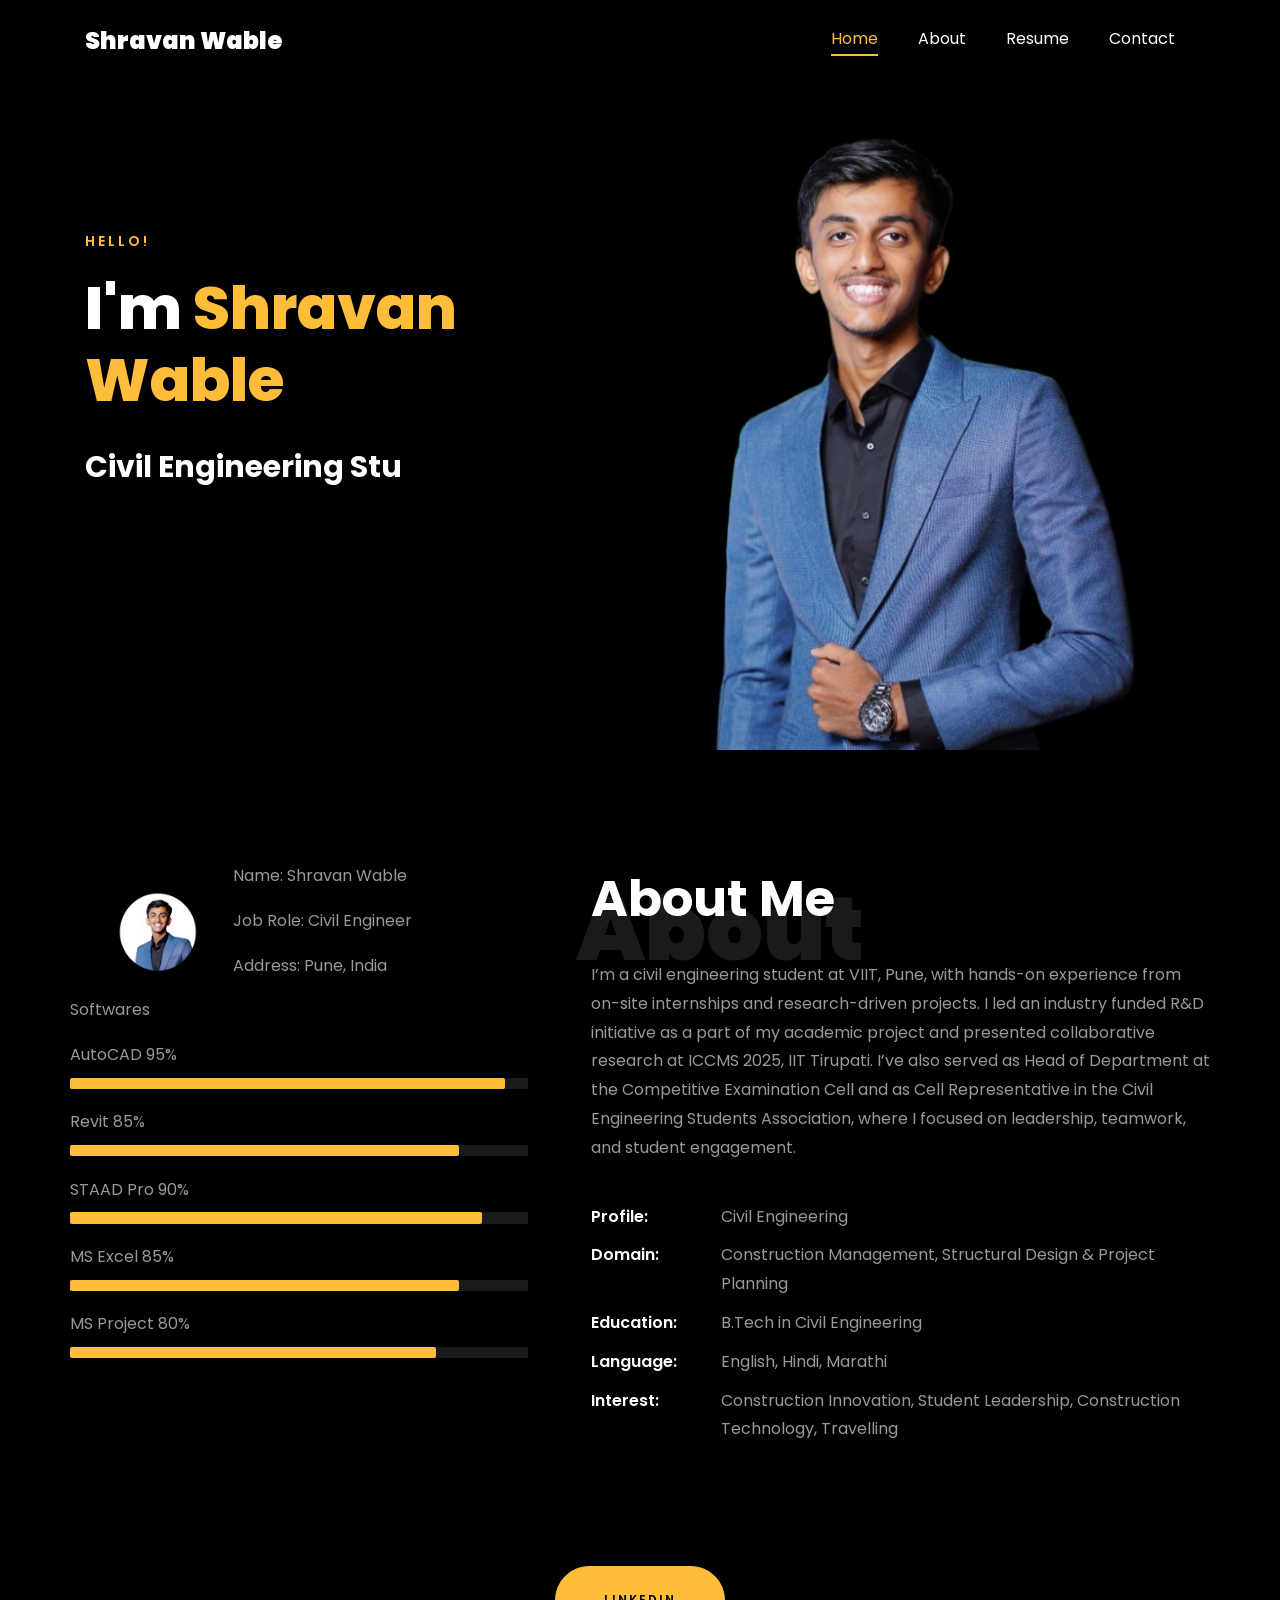
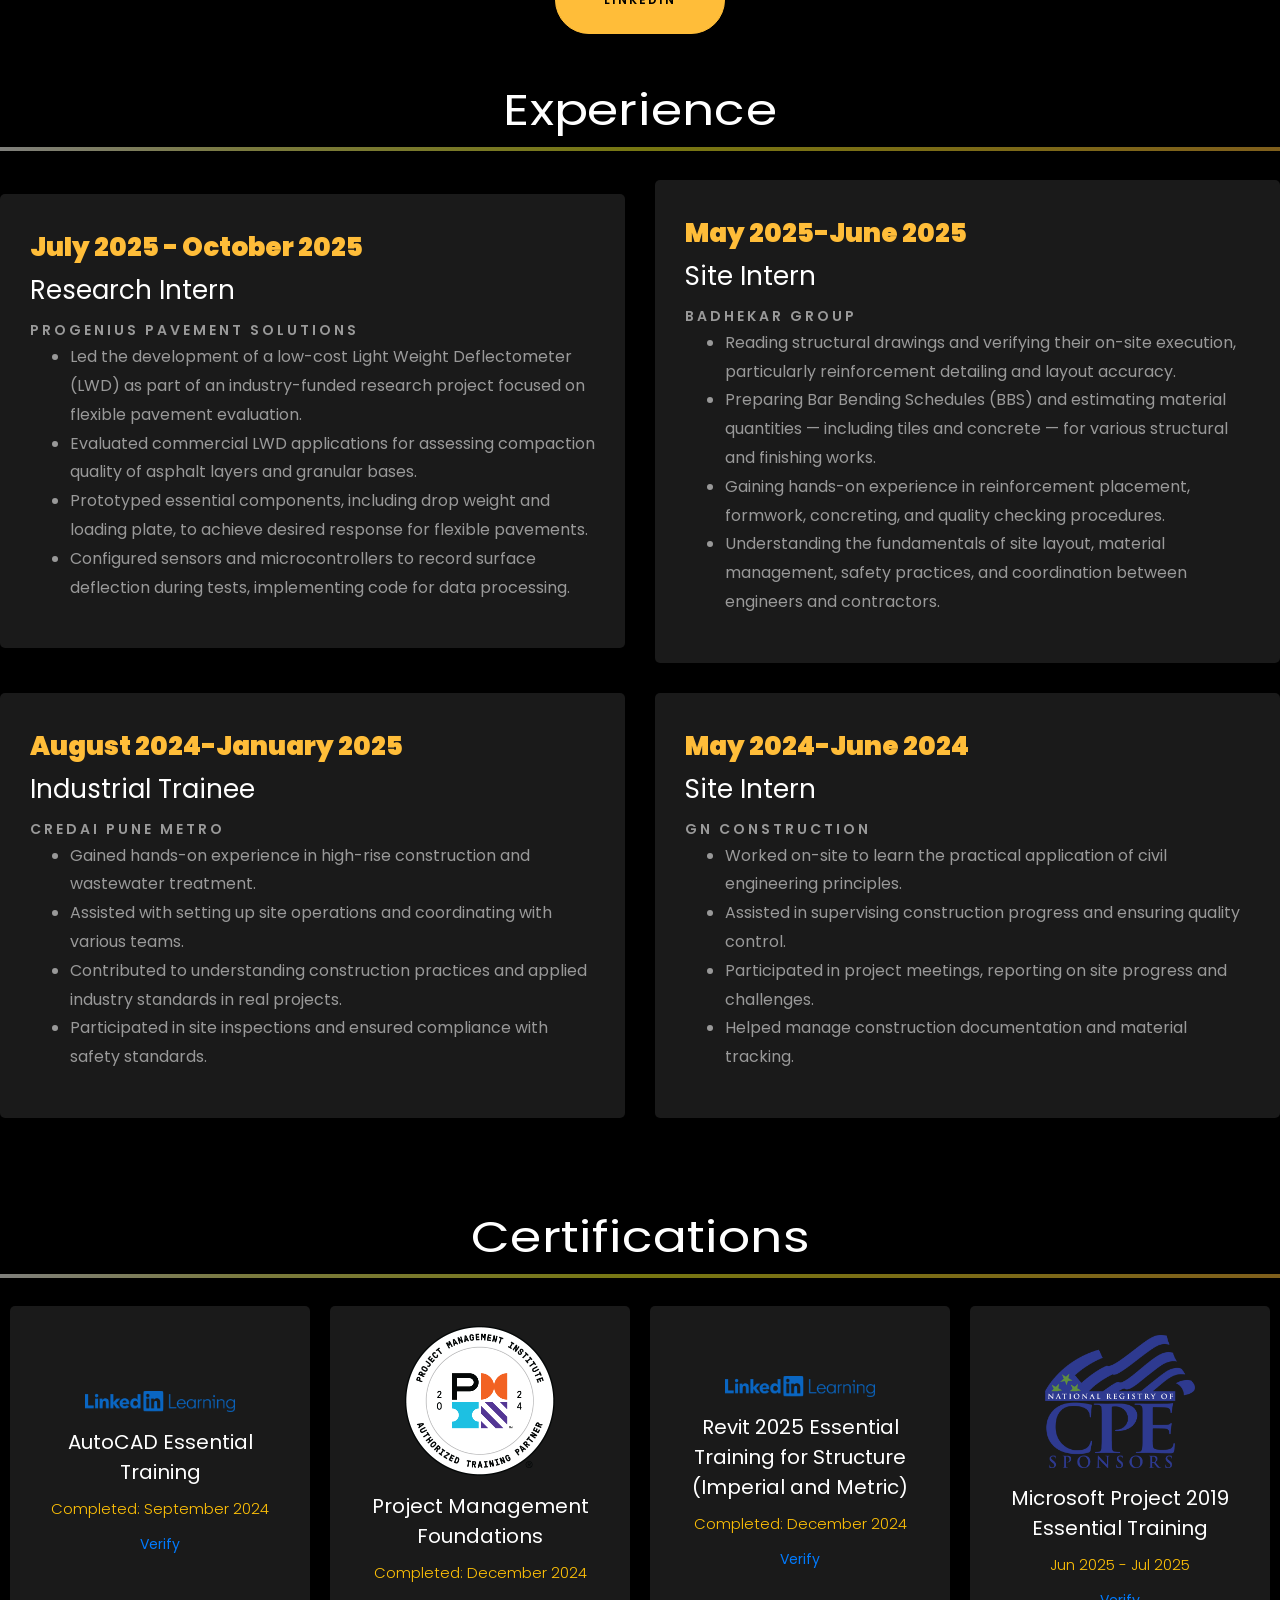
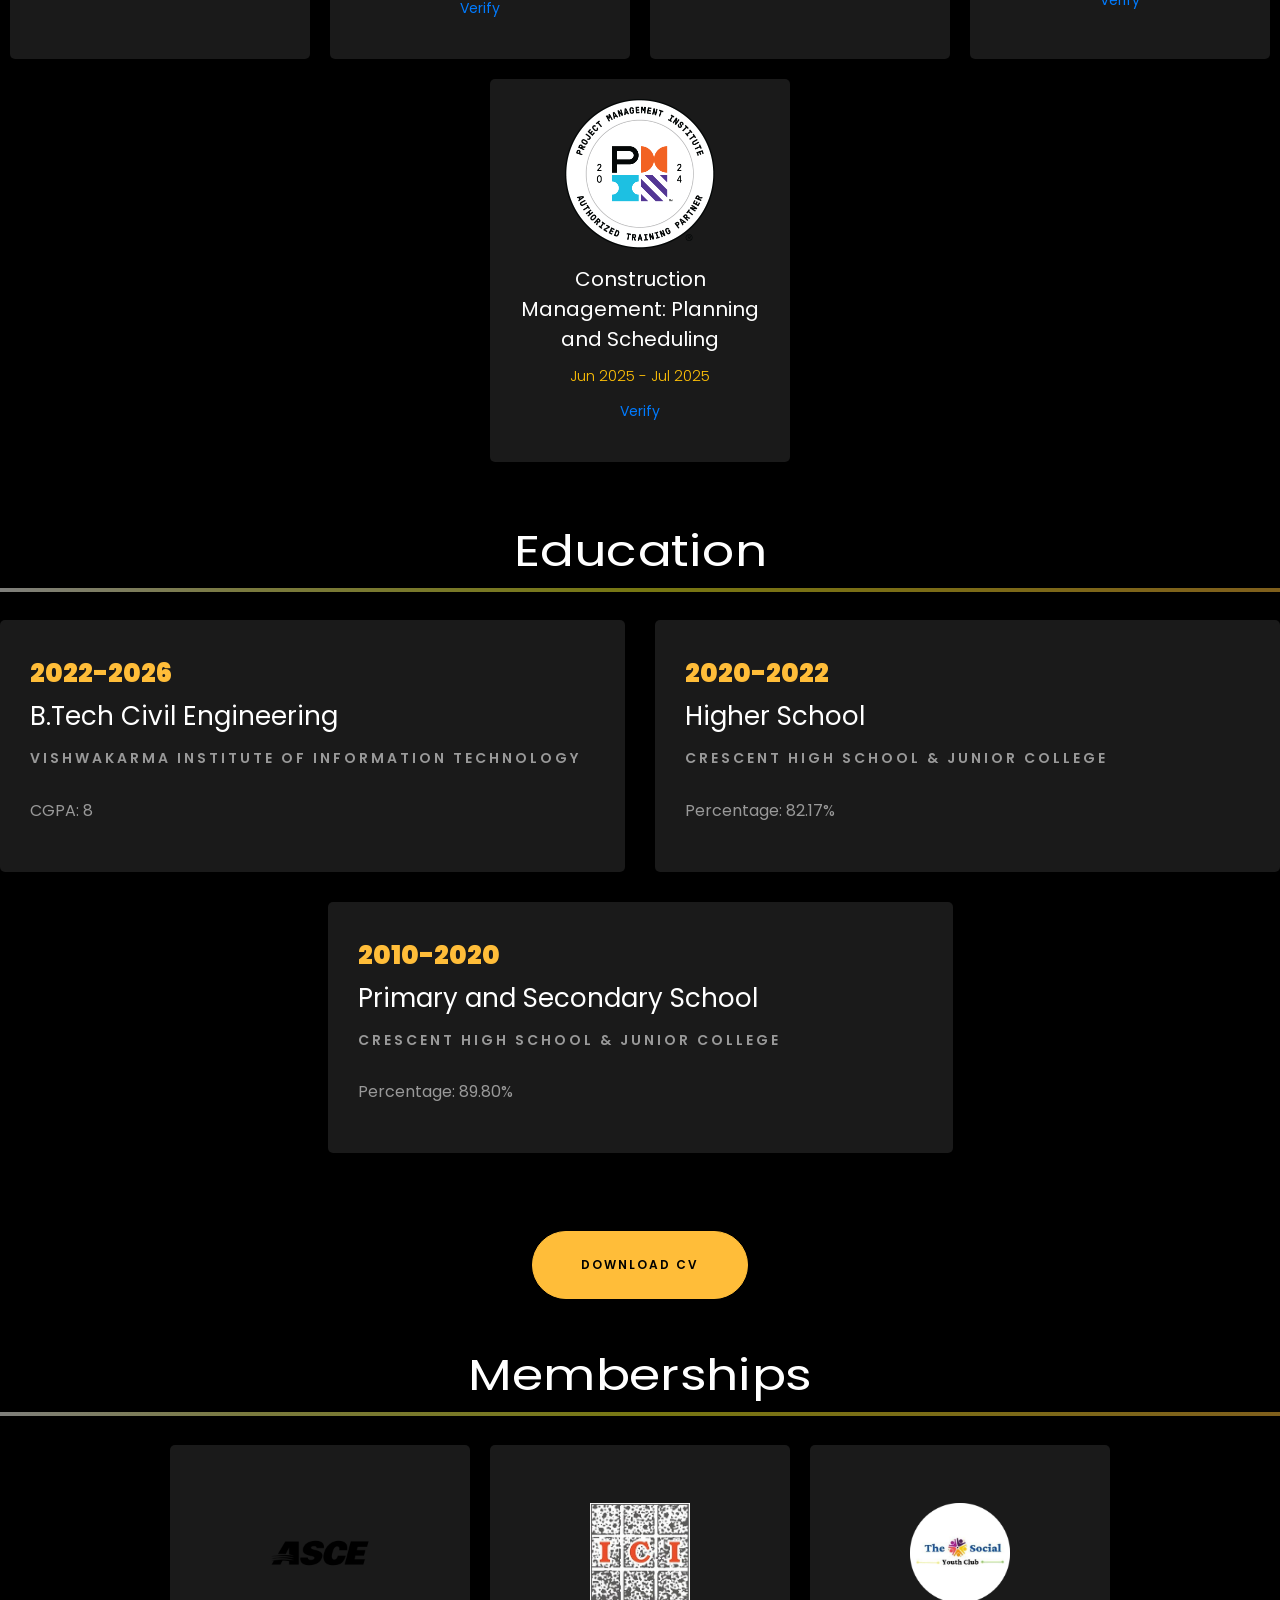
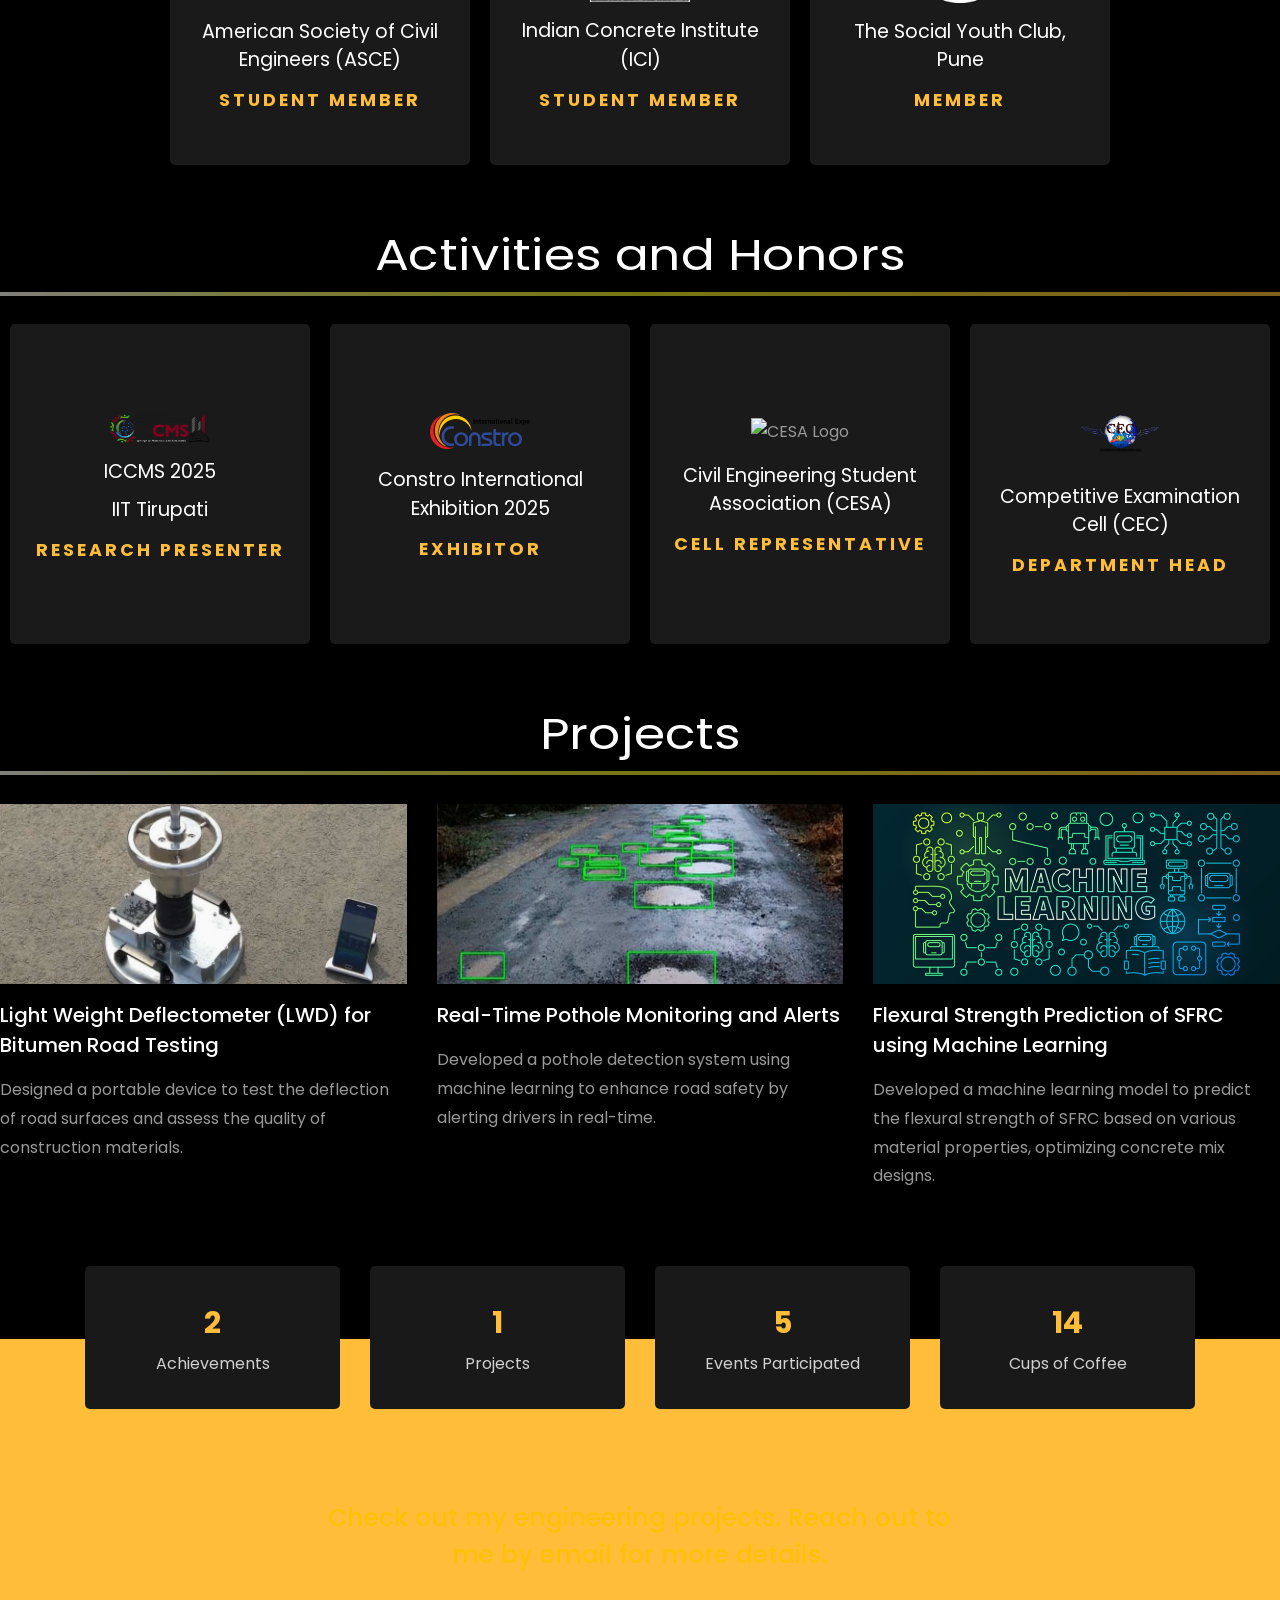
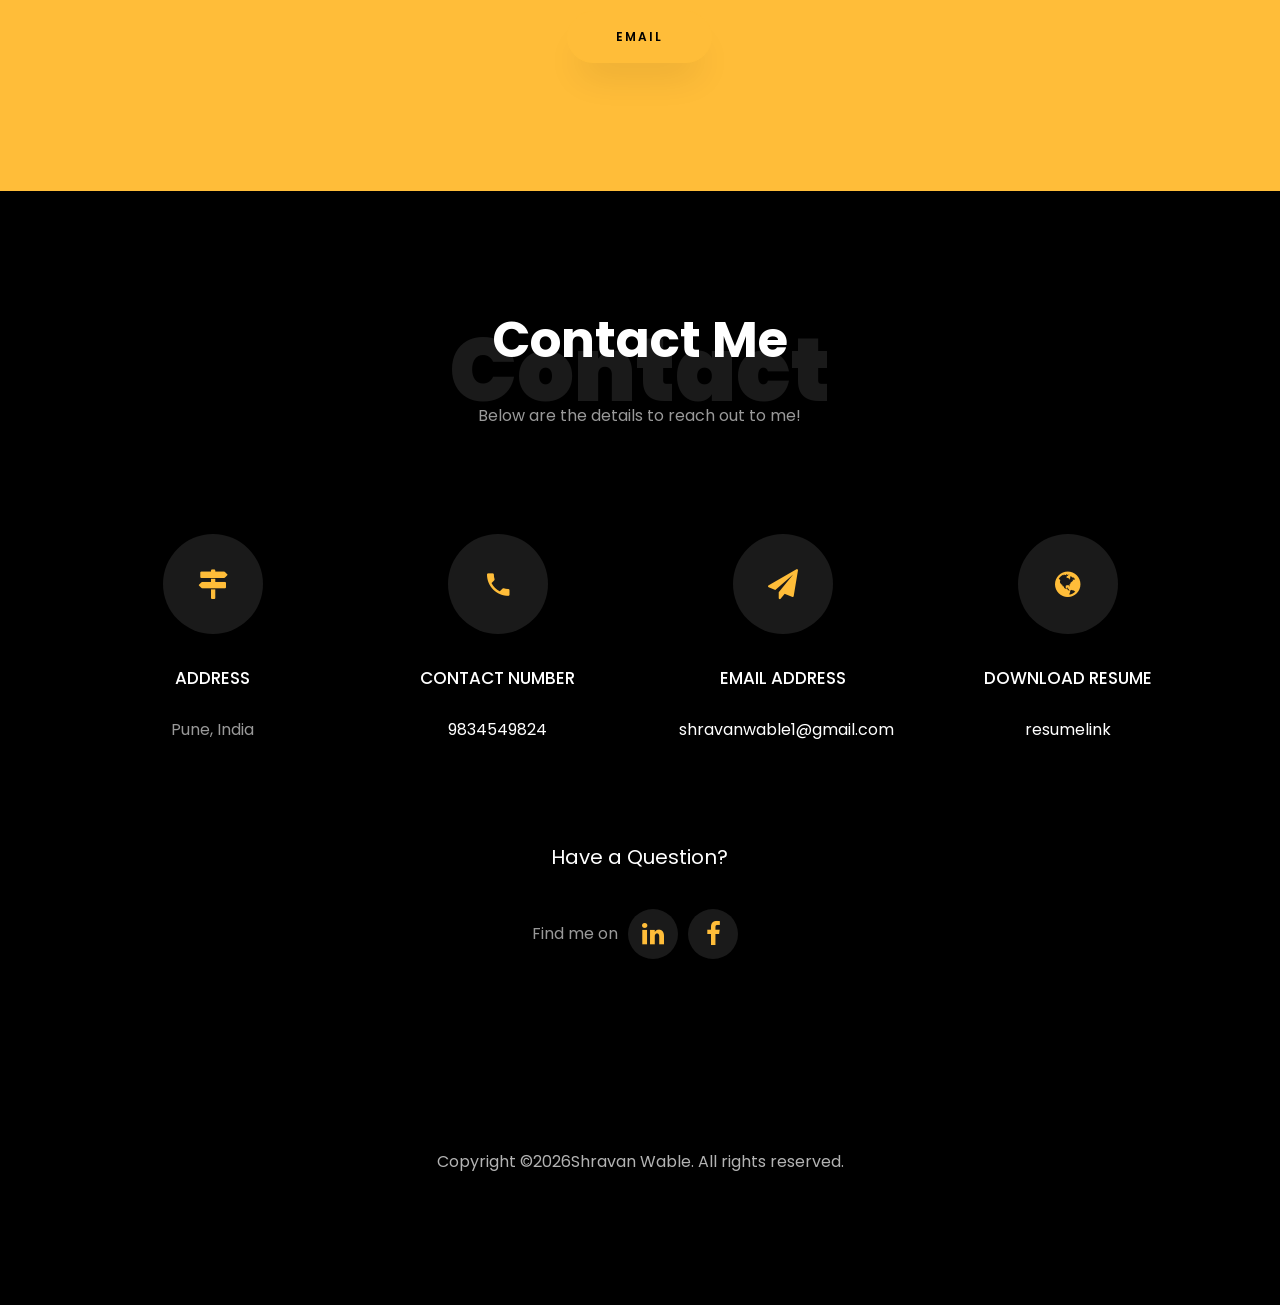
==== index.html @ df2fa513 "Update index.html" ====
<!DOCTYPE html>
<html lang="en">
  <head>
    <title>Shravan Wable Portfolio</title>
    <meta charset="utf-8">
    <meta name="viewport" content="width=device-width, initial-scale=1, shrink-to-fit=no">
    
    <link href="https://fonts.googleapis.com/css?family=Poppins:100,200,300,400,500,600,700,800,900" rel="stylesheet">

    <link rel="stylesheet" href="css/open-iconic-bootstrap.min.css">
    <link rel="stylesheet" href="css/animate.css">
    
    <link rel="stylesheet" href="css/owl.carousel.min.css">
    <link rel="stylesheet" href="css/owl.theme.default.min.css">
    <link rel="stylesheet" href="css/magnific-popup.css">

    <link rel="stylesheet" href="css/aos.css">

    <link rel="stylesheet" href="css/ionicons.min.css">
    
    <link rel="stylesheet" href="css/flaticon.css">
    <link rel="stylesheet" href="css/icomoon.css">
    <link rel="stylesheet" href="css/style.css">



<style>

/*======================================
//--//-->   ABOUT
======================================*/

.about-mf .box-shadow-full {
  padding-top: 4rem;
  padding-bottom: 4rem;
}

.about-mf .about-img {
  margin-bottom: 2rem;
}

.about-mf .about-img img {
  margin-left: 10px;
}


.skill-mf .progress {
  /* background-color: #cde1f8; */
  margin: .5rem 0 1.2rem 0;
  border-radius: 0;
  height: .7rem;
}

.skill-mf .progress .progress-bar {
  height: .7rem;
  background-color: #ffbd39;
}


/* Animation styles */
#typing-animation {
  position: relative;
  font-size: 30px;
  font-weight: bold;
  color: rgb(255, 255, 255);
  overflow: hidden;
  white-space: nowrap;
  animation: typing 3s steps(20, end) infinite;
}

#typing-animation:before {
  content: "";
  /* position: absolute; */
  top: 0;
  left: 0;
  width: 0;
  height: 100%;
  background-color: #ccc;
  animation: typing-cursor 0.5s ease-in-out infinite;
}

@keyframes typing {
  from {
    width: 0;
  }
  to {
    width: 100%;
  }
}

@keyframes typing-cursor {
  from {
    width: 5px;
  }
  to {
    width: 0;
  }
}


/* project image zoom effect */

.zoom-effect {
  overflow: hidden;
  transition: transform 0.3s ease-out;
}

.zoom-effect:hover {
  transform: scale(1.1);
}


</style>


  </head>
  <body data-spy="scroll" data-target=".site-navbar-target" data-offset="300">
	  
	  
    <nav class="navbar navbar-expand-lg navbar-dark ftco_navbar ftco-navbar-light site-navbar-target" id="ftco-navbar">
	    <div class="container">
	      <a class="navbar-brand" href="index.html">Shravan Wable</a>
	      <button class="navbar-toggler js-fh5co-nav-toggle fh5co-nav-toggle" type="button" data-toggle="collapse" data-target="#ftco-nav" aria-controls="ftco-nav" aria-expanded="false" aria-label="Toggle navigation">
	        <span class="oi oi-menu"></span> Menu
	      </button>

	      <div class="collapse navbar-collapse" id="ftco-nav">
	        <ul class="navbar-nav nav ml-auto">
	          <li class="nav-item"><a href="#home-section" class="nav-link"><span>Home</span></a></li>
	          <li class="nav-item"><a href="#about-section" class="nav-link"><span>About</span></a></li>
	          <li class="nav-item"><a href="#resume-section" class="nav-link"><span>Resume</span></a></li>
	          <!-- <li class="nav-item"><a href="#project-section" class="nav-link"><span>Projects</span></a></li> -->
	          <li class="nav-item"><a href="#contact-section" class="nav-link"><span>Contact</span></a></li>
	        </ul>
	      </div>
	    </div>
	  </nav>
	  <section id="home-section" class="hero">
		  <div class="home-slider  owl-carousel">
	       <div class="slider-item ">
	      	<div class="overlay"></div>
	         <div class="container">
	          <div class="row d-md-flex no-gutters slider-text align-items-end justify-content-end" data-scrollax-parent="true">
	          	<div class="one-third js-fullheight order-md-last img" style="background-image:url(images/bg_12.jpg);">
	          	 <div class="overlay"></div>
	          	</div>
		          <div class="one-forth d-flex  align-items-center ftco-animate" data-scrollax=" properties: { translateY: '70%' }">
		          	<div class="text">
		          		<span class="subheading">Hello!</span>
			            <h1 class="mb-4 mt-3">I'm <span>Shravan Wable</span></h1>

						<!-- Element to contain animated typing -->
						<span id="typing-animation"></span>

						<script>

						// Initialize the typing animation
						const typingAnimationElement = document.getElementById('typing-animation');

						// Create an array of typing text
						const typingTexts = [
						'Civil Engineering Student  ',
						];

						// Create a function to display the typing animation for a given text
						function playTypingAnimation(text) {
						// Loop through each character and add it to the element
						for (let i = 0; i < text.length; i++) {
							setTimeout(() => {
							typingAnimationElement.textContent += text[i];
							}, i * 200); // Increase the delay to slow down the typing animation
						}

						// Once the animation is complete, reset the text and start over
						setTimeout(() => {
							typingAnimationElement.textContent = '';
							playTypingAnimation(typingTexts[(typingTexts.indexOf(text) + 1) % typingTexts.length]);
						}, text.length * 200);
						}

						// Start the typing animation loop
						playTypingAnimation(typingTexts[0]);

						</script>

						<br>
						<br>
			            
		            </div>
		          </div>
	        	</div>
	        </div>
	      </div>
		</div>
    </section>



    <section class="ftco-about img ftco-section ftco-no-pb" id="about-section">
    	<div class="container">
			<div class="row">
				<div class="row d-flex align-items-stretch">
				<!-- <div class="row d-flex"> -->
					<div class="col-md-5 col-lg-5 d-flex">
						<div class="img-about img d-flex align-items-stretch">
							<div class="overlay">
								<div class="row">
									<div class="col-sm-6 col-md-3">
									  <div class="about-img">
										<img src="images/about-me4.png" class="img-fluid rounded b-shadow-a" alt="">
									  </div>
									</div>
									<!-- Details next to profile image -->
									<div class="col-sm-6 col-md-7">
									  <div class="about-info">
										<p><span class="title-s">Name: </span> <span>Shravan Wable</span></p>
										<p><span class="title-s">Job Role: </span> <span>Civil Engineer</span></p>
										<!-- <p><span class="title-s">Experience: </span> <span>5 Years 3 Months</span></p> -->
										<p><span class="title-s">Address: </span> <span>Pune, India</span></p>
									  </div>
									</div>
								  </div>

								<div class="skill-mf">
									<p class="title-s">Softwares</p>
									<span>AutoCAD</span> <span class="pull-right">95%</span>
									<div class="progress">
										<div class="progress-bar" role="progressbar" style="width: 95%;" aria-valuenow="95" aria-valuemin="0"
											aria-valuemax="100"></div>
									</div>
									
									<span>Revit</span> <span class="pull-right">85%</span>
									<div class="progress">
										<div class="progress-bar" role="progressbar" style="width: 85%" aria-valuenow="85" aria-valuemin="0"
											aria-valuemax="100"></div>
									</div>
									
									<span>STAAD Pro</span> <span class="pull-right">90%</span>
									<div class="progress">
										<div class="progress-bar" role="progressbar" style="width: 90%" aria-valuenow="90" aria-valuemin="0"
											aria-valuemax="100"></div>
									</div>
									
									<span>MS Excel</span> <span class="pull-right">85%</span>
									<div class="progress">
										<div class="progress-bar" role="progressbar" style="width: 85%" aria-valuenow="85" aria-valuemin="0"
											aria-valuemax="100"></div>
									</div>
									
									<span>MS Project</span> <span class="pull-right">80%</span>
									<div class="progress">
										<div class="progress-bar" role="progressbar" style="width: 80%" aria-valuenow="80" aria-valuemin="0"
											aria-valuemax="100"></div>
									</div>
								</div>
							</div>
						</div>
					</div>
					
					<div class="col-md-7 col-lg-7 pl-lg-5 pb-5">
						<div class="row justify-content-start pb-3">
							<div class="col-md-12 heading-section ftco-animate">
								
								<h1 class="big">About</h1>
								<h2 class="mb-4">About Me</h2>
								
								<p>I’m a civil engineering student at VIIT, Pune, with hands-on experience from on-site internships and research-driven projects. I led an industry funded R&D initiative as a part of my academic project and presented collaborative research at ICCMS 2025, IIT Tirupati. I’ve also served as Head of Department at the Competitive Examination Cell and as Cell Representative in the Civil Engineering Students Association, where I focused on leadership, teamwork, and student engagement.</p>
								<ul class="about-info mt-4 px-md-0 px-2">
									<li class="d-flex"><span>Profile:</span> <span>Civil Engineering </span></li>
									<li class="d-flex"><span>Domain:</span> <span>Construction Management, Structural Design &amp; Project Planning</span></li>
									<li class="d-flex"><span>Education:</span> <span>B.Tech in Civil Engineering</span></li>
									<li class="d-flex"><span>Language:</span> <span>English, Hindi, Marathi</span></li>
									<!--<li class="d-flex"><span>Software Tools:</span> <span>AutoCAD, Revit, STAAD Pro &amp; MS Excel</span></li>
									<li class="d-flex"><span>Other Skills:</span> <span>Construction Management &amp; SEO</span></li> -->
									<li class="d-flex"><span>Interest:</span> <span>Construction Innovation, Student Leadership, Construction Technology, Travelling</span></li>
									
								</ul>
							</div>
							</div>
						</div>
	</section>
	<section>
		<div class="row justify-content-center mt-5">
				<div class="col-md-6 text-center ftco-animate">
					<p><a href="https://www.linkedin.com/in/shravanwable" class="btn btn-primary py-4 px-5">LinkedIn</a></p>
				</div>
			</div>
    </section>
	<br>



	
    <!--<section class="ftco-section ftco-no-pb" id="resume-section">
    	<div class="container">
    		<div class="row justify-content-center pb-5">
          <div class="col-md-10 heading-section text-center ftco-animate">
          	<h1 class="big big-2">Resume</h1>
            <h2 class="mb-4">Resume</h2>
            <p>Civil Engineering student with skills in construction management, structural design, and project planning. Proficient in tools like AutoCAD, Revit, STAAD Pro, and MS Excel. Interested in practical solutions to engineering challenges.</p>
          </div>
        </div>-->

		<div class="row">
			<h1 class="big-4">Experience</h1>
			<div class="underline"></div>
		</div>
		<br>
		
		
		<div class="experience-container">
			<div class="row">
				<div class="col-md-6">
					<div class="resume-wrap ftco-animate experience-equal">
						<span class="date">July 2025 - October 2025</span>
						<h2>Research Intern</h2>
						<span class="position">Progenius Pavement Solutions</span>
						<ul>
							<li>Led the development of a low-cost Light Weight Deflectometer (LWD) as part of an industry-funded research project focused on flexible pavement evaluation.</li>
							<li>Evaluated commercial LWD applications for assessing compaction quality of asphalt layers and granular bases.</li>
							<li>Prototyped essential components, including drop weight and loading plate, to achieve desired response for flexible pavements.</li>
							<li>Configured sensors and microcontrollers to record surface deflection during tests, implementing code for data processing.</li>
						</ul>
					</div>
				</div>
				<div class="col-md-6">
					<div class="resume-wrap ftco-animate experience-equal">
						<span class="date">May 2025-June 2025</span>
						<h2>Site Intern</h2>
						<span class="position">Badhekar Group</span>
						<ul>
							<li>Reading structural drawings and verifying their on-site execution, particularly reinforcement detailing and layout accuracy.</li>
							<li>Preparing Bar Bending Schedules (BBS) and estimating material quantities — including tiles and concrete — for various structural and finishing works.</li>
							<li>Gaining hands-on experience in reinforcement placement, formwork, concreting, and quality checking procedures.</li>
							<li>Understanding the fundamentals of site layout, material management, safety practices, and coordination between engineers and contractors.</li>
						</ul>
					</div>
				</div>
			</div>
			<div class="row">
				<div class="col-md-6">
					<div class="resume-wrap ftco-animate experience-equal">
						<span class="date">August 2024-January 2025</span>
						<h2>Industrial Trainee</h2>
						<span class="position">Credai Pune Metro</span>
						<ul>
							<li>Gained hands-on experience in high-rise construction and wastewater treatment.</li>
							<li>Assisted with setting up site operations and coordinating with various teams.</li>
							<li>Contributed to understanding construction practices and applied industry standards in real projects.</li>
							<li>Participated in site inspections and ensured compliance with safety standards.</li>
						</ul>
					</div>
				</div>
				<div class="col-md-6">
					<div class="resume-wrap ftco-animate experience-equal">
						<span class="date">May 2024-June 2024</span> 
						<h2>Site Intern</h2>
						<span class="position">GN Construction</span>
						<ul>
							<li>Worked on-site to learn the practical application of civil engineering principles.</li>
							<li>Assisted in supervising construction progress and ensuring quality control.</li>
							<li>Participated in project meetings, reporting on site progress and challenges.</li>
							<li>Helped manage construction documentation and material tracking.</li>
						</ul>
					</div>
				</div>
			</div>
		</div>
		<br>
		<br>

			<!-- Certifications -->
			<div class="row">
				<h1 class="big-4">Certifications</h1>
				<div class="underline"></div>
			</div>
			<br>
			<div class="row justify-content-center"> 
				<div class="col-md-12"> <div class="certifications-container">
						<div class="certification-box ftco-animate">
							<img src="images/certification_1.png" alt="Course Logo 1" class="certification-logo">
							<h2>AutoCAD Essential Training</h2>
							<span class="date">Completed: September 2024</span>
							<p><a href="https://www.linkedin.com/learning/certificates/c151e4fcbfcc727d2190f5012bdbaa1fdb6296434c9f1afd127ef5a0eb56492a?u=126888530" class="verify-link" target="_blank">Verify</a></p>
						</div>
						
						<div class="certification-box ftco-animate">
							<img src="images/certification_2.png" alt="Course Logo 2" class="certification-logo">
							<h2>Project Management Foundations</h2>
							<span class="date">Completed: December 2024</span>
							<p><a href="https://www.linkedin.com/learning/certificates/9f7424cbbfe6e3a9257fb3f82cd3cf0b4e91a21eb3f3ccaa09b2c4e9fbd3aef2?trk=share_certificate" class="verify-link" target="_blank">Verify</a></p>
						</div>
						
						<div class="certification-box ftco-animate">
							<img src="images/certification_1.png" alt="Course Logo 3" class="certification-logo">
							<h2>Revit 2025 Essential Training for Structure (Imperial and Metric)</h2>
							<span class="date">Completed: December 2024</span>
							<p><a href="https://www.linkedin.com/learning/certificates/9f7424cbbfe6e3a92557fb3f82cd3cf0b4e91a21eb3f3ccaa09b2c4e9fbd3aef2?trk=share_certificate" class="verify-link" target="_blank">Verify</a></p>
						</div>
						<div class="certification-box ftco-animate">
							<img src="images/certification_3.png" alt="PMI Logo" class="certification-logo">
							<h2>Microsoft Project 2019 Essential Training</h2>
							<span class="date">Jun 2025 - Jul 2025</span>
							<p><a href="https://www.linkedin.com/learning/certificates/9f7424cbbfe6e3a92557fb3f82cd3cf0b4e91a21eb3f3ccaa09b2c4e9fbd3aef2?trk=share_certificate" class="verify-link" target="_blank">Verify</a></p>
						</div>
						<div class="certification-box ftco-animate">
							<img src="images/certification_2.png" alt="PMI Logo" class="certification-logo">
							<h2>Construction Management: Planning and Scheduling</h2>
							<span class="date">Jun 2025 - Jul 2025</span>
							<p><a href="https://www.linkedin.com/learning/certificates/80c8c1180d9d3b8660635f481b09a31fe3afdcb7be144f3a7ac89839969ab493?trk=share_certificate" class="verify-link" target="_blank">Verify</a></p>
						</div>
					</div>
				</div>
			</div>
			<br>
			<br>

			<div class="row">
				<h1 class="big-4">Education</h1>
				<div class="underline"></div>
			</div>
			<br>
			
			<div class="row">
				<div class="col-md-6">
					<div class="resume-wrap ftco-animate">
						<span class="date">2022-2026</span>
						<h2>B.Tech Civil Engineering</h2>
						<span class="position">Vishwakarma Institute of Information Technology</span>
						<p class="mt-4">CGPA: 8</p>
					</div>
				</div>
				<div class="col-md-6">
					<div class="resume-wrap ftco-animate">
						<span class="date">2020-2022</span>
						<h2>Higher School</h2>
						<span class="position">Crescent High School & Junior College</span>
						<p class="mt-4">Percentage: 82.17%</p>
					</div>
				</div>
			</div>
			
			<div class="row justify-content-center"> 
				<div class="col-md-6">
					<div class="resume-wrap ftco-animate">
						<span class="date">2010-2020</span>
						<h2>Primary and Secondary School</h2>
						<span class="position">Crescent High School & Junior College</span>
						<p class="mt-4">Percentage: 89.80%</p>
					</div>
				</div>
			</div>
			<div class="row justify-content-center mt-5" id="resume-section">
				<div class="col-md-6 text-center ftco-animate">
					<p><a href="CV Shravan.pdf" class="btn btn-primary py-4 px-5">Download CV</a></p>
				</div>
			</div>
    </section>
	<br>

    <!-- Memberships Section -->
    <section>
      <div class="row">
        <h1 class="big-4">Memberships</h1>
        <div class="underline"></div>
      </div>
      <br>
      <div class="membership-container">
        <div class="membership-box ftco-animate text-center">
          <img src="images/asce_logo.png" alt="ASCE Logo">
          <h2>American Society of Civil Engineers (ASCE)</h2>
          <span class="position">Student Member</span>
        </div>
        <div class="membership-box ftco-animate text-center">
          <img src="images/ici_logo.jpg" alt="ICI Logo">
          <h2>Indian Concrete Institute (ICI)</h2>
          <span class="position">Student Member</span>
        </div>
        <div class="membership-box ftco-animate text-center">
          <img src="images/syc_logo.png" alt="SYC Logo">
          <h2>The Social Youth Club, Pune</h2>
          <span class="position">Member</span>
        </div>
      </div>
      <br>
    </section>

	<section>
			<div class="row">
				<h1 class="big-4">Activities and Honors</h1>
				<div class="underline"></div>
			</div>
			<br>
			<div class="activities-container">
				<div class="activity-box ftco-animate text-center">
					<img src="images/iccms_logo.png" alt="ICCMS Logo" class="activity-logo">
					<h2> ICCMS 2025</h2>
					<h2>IIT Tirupati</h2>
					<span class="position">Research Presenter</span>
				</div>
				<div class="activity-box ftco-animate text-center">
					<img src="images/constro_logo.svg" alt="CONSTRO Logo" class="activity-logo">
					<h2>Constro International Exhibition 2025</h2>
					<span class="position">Exhibitor</span>
				</div>
				<div class="activity-box ftco-animate text-center">
					<img src="images/cesa_logo.png" alt="CESA Logo" class="activity-logo">
					<h2>Civil Engineering Student Association (CESA)</h2>
					<span class="position">Cell Representative</span>
				</div>
				<div class="activity-box ftco-animate text-center">
					<img src="images/cec_logo.png" alt="CEC Logo" class="activity-logo">
					<h2>Competitive Examination Cell (CEC)</h2>
					<span class="position">Department Head</span>
				</div>
			</div>
			<br>
		</section>

		<div class="row">
			<h1 class="big-4">Projects</h1>
			<div class="underline"></div>
		</div>
		<br>
		<div class="row d-flex align-items-stretch"> <div class="col-md-4 d-flex ftco-animate">
				<div class="blog-entry"> <a class="block-20 zoom-effect" style="background-image: url('images/lwd_project.png');">
					</a>
					<div class="text mt-3 float-right d-block">
						<h3 class="heading"><a>Light Weight Deflectometer (LWD) for Bitumen Road Testing</a></h3>
						<p>Designed a portable device to test the deflection of road surfaces and assess the quality of construction materials.</p>
					</div>
				</div>
			</div>
		
			<div class="col-md-4 d-flex ftco-animate">
				<div class="blog-entry"> <a class="block-20 zoom-effect" style="background-image: url('images/pothole_project.jpg');">
					</a>
					<div class="text mt-3 float-right d-block">
						<h3 class="heading"><a>Real-Time Pothole Monitoring and Alerts</a></h3>
						<p>Developed a pothole detection system using machine learning to enhance road safety by alerting drivers in real-time.</p>
						</div>
				</div>
			</div>
		
			<div class="col-md-4 d-flex ftco-animate">
				<div class="blog-entry"> <a class="block-20 zoom-effect" style="background-image: url('images/ML_project.jpg');">
					</a>
					<div class="text mt-3 float-right d-block">
						<h3 class="heading"><a>Flexural Strength Prediction of SFRC using Machine Learning</a></h3>
						<p>Developed a machine learning model to predict the flexural strength of SFRC based on various material properties, optimizing concrete mix designs.</p>
					</div>
				</div>
			</div>
		</div>
		<br>


	  

		  <section class="ftco-section ftco-no-pt ftco-no-pb ftco-counter img" id="section-counter">
			<div class="container">
			  <div class="row d-md-flex align-items-center">
				<div class="col-md d-flex justify-content-center counter-wrap ftco-animate">
				  <div class="block-18">
					<div class="text">
					  <strong class="number" data-number="5">0</strong>
					  <span>Achievements</span>
					</div>
				  </div>
				</div>
				<div class="col-md d-flex justify-content-center counter-wrap ftco-animate">
				  <div class="block-18">
					<div class="text">
					  <strong class="number" data-number="3">0</strong>
					  <span>Projects</span>
					</div>
				  </div>
				</div>
				<div class="col-md d-flex justify-content-center counter-wrap ftco-animate">
				  <div class="block-18">
					<div class="text">
					  <strong class="number" data-number="12">0</strong>
					  <span>Events Participated</span>
					</div>
				  </div>
				</div>
				<div class="col-md d-flex justify-content-center counter-wrap ftco-animate">
				  <div class="block-18">
					<div class="text">
					  <strong class="number" data-number="30">0</strong>
					  <span>Cups of Coffee</span>
					</div>
				  </div>
				</div>
			  </div>
			</div>
		  
			<div class="ftco-section ftco-hireme img margin-top" style="background-image: url(images/bg_12345.jpg)">
			  <div class="container">
				<div class="row justify-content-center">
				  <div class="col-md-7 ftco-animate text-center">
					<!--<h2>Check out my engineering projects. Reach out to me by email for more details.<span> Github</span></h2>-->
					<div class="heading">
					  <h4>Check out my engineering projects. Reach out to me by email for more details.</h4>
					  <br>
					  <p><a href="mailto:shravanwable1@gmail.com" class="btn btn-primary py-3 px-5">Email</a></p>
					</div>
				  </div>
				</div>
			  </div>
			</div>
		  </section>
		  



    <section class="ftco-section contact-section ftco-no-pb" id="contact-section">
      <div class="container">
      	<div class="row justify-content-center mb-5 pb-3">
          <div class="col-md-7 heading-section text-center ftco-animate">
            <h1 class="big big-2">Contact</h1>
            <h2 class="mb-4">Contact Me</h2>
            <p>Below are the details to reach out to me!</p>
          </div>
        </div>

        <div class="row d-flex contact-info mb-5">
          <div class="col-md-6 col-lg-3 d-flex ftco-animate">
          	<div class="align-self-stretch box p-4 text-center">
          		<div class="icon d-flex align-items-center justify-content-center">
          			<span class="icon-map-signs"></span>
          		</div>
          		<h3 class="mb-4">Address</h3>
	            <p>Pune, India</p>
	          </div>
          </div>
          <div class="col-md-6 col-lg-3 d-flex ftco-animate">
          	<div class="align-self-stretch box p-4 text-center">
          		<div class="icon d-flex align-items-center justify-content-center">
          			<span class="icon-phone2"></span>
          		</div>
          		<h3 class="mb-4">Contact Number</h3>
	            <p><a href="tel://9834549824">9834549824</a></p>
	          </div>
          </div>
          <div class="col-md-6 col-lg-3 d-flex ftco-animate">
          	<div class="align-self-stretch box p-4 text-center">
          		<div class="icon d-flex align-items-center justify-content-center">
          			<span class="icon-paper-plane"></span>
          		</div>
          		<h3 class="mb-4">Email Address</h3>
	            <p><a href="shravanwable1@gmail.com">shravanwable1@gmail.com</a></p>
	          </div>
          </div>
          <div class="col-md-6 col-lg-3 d-flex ftco-animate">
          	<div class="align-self-stretch box p-4 text-center">
          		<div class="icon d-flex align-items-center justify-content-center">
          			<span class="icon-globe"></span>
          		</div>
          		<h3 class="mb-4">Download Resume</h3>
	            <p><a href="#">resumelink</a></p>
	          </div>
          </div>
		  
		  <div class="container">
			<br>
			<br>
			<div class="row justify-content-center">
				<div class="col-md-7 ftco-animate text-center">
					<h2>Have a<span> Question?  </span> </div>
			</div>
				<br>
					<ul class="ftco-footer-social list-unstyled d-flex justify-content-center align-items-center mb-0">
					  <li class="ftco-animate normal-txt">Find me on  </li>
					  <!-- <li class="ftco-animate"><a href="https://www.youtube.com/@RishabhMishraOfficial"><span class="icon-youtube"></span></a></li> -->
					  <li class="ftco-animate"><a href="https://www.linkedin.com/in/shravanwable?utm_source=share&utm_campaign=share_via&utm_content=profile&utm_medium=ios_app"><span class="icon-linkedin"></span></a></li>  
					  <!-- <li class="ftco-animate"><a href="https://twitter.com/rishabhnmishra"><span class="icon-twitter"></span></a></li> -->
					  <li class="ftco-animate"><a href="https://www.facebook.com/shravan.wable.526"><span class="icon-facebook"></span></a></li>
				      <!-- <li class="ftco-animate"><a href="https://www.instagram.com/rishabhnmishra/"><span class="icon-instagram"></span></a></li> -->
					</ul>
				<br>
		   </div>
   </div>
 </section>


 
	
    <footer class="ftco-footer ftco-section">
		<div class="container">
		  <div class="row">
			<div class="col-md-12 text-center">
  
			  <p><!-- Link back to Colorlib can't be removed. Template is licensed under CC BY 3.0. -->
	Copyright &copy;<script>document.write(new Date().getFullYear());</script>Shravan Wable. All rights reserved. 
	<!-- Link back to Colorlib can't be removed. Template is licensed under CC BY 3.0. --></p>
			</div>
		  </div>
		</div>
	  </footer>


  <!-- loader -->
  <div id="ftco-loader" class="show fullscreen"><svg class="circular" width="48px" height="48px"><circle class="path-bg" cx="24" cy="24" r="22" fill="none" stroke-width="4" stroke="#eeeeee"/><circle class="path" cx="24" cy="24" r="22" fill="none" stroke-width="4" stroke-miterlimit="10" stroke="#F96D00"/></svg></div>


  <script src="js/jquery.min.js"></script>
  <script src="js/jquery-migrate-3.0.1.min.js"></script>
  <script src="js/popper.min.js"></script>
  <script src="js/bootstrap.min.js"></script>
  <script src="js/jquery.easing.1.3.js"></script>
  <script src="js/jquery.waypoints.min.js"></script>
  <script src="js/jquery.stellar.min.js"></script>
  <script src="js/owl.carousel.min.js"></script>
  <script src="js/jquery.magnific-popup.min.js"></script>
  <script src="js/aos.js"></script>
  <script src="js/jquery.animateNumber.min.js"></script>
  <script src="js/scrollax.min.js"></script>
  
  <script src="js/main.js"></script>
    
  </body>
</html>
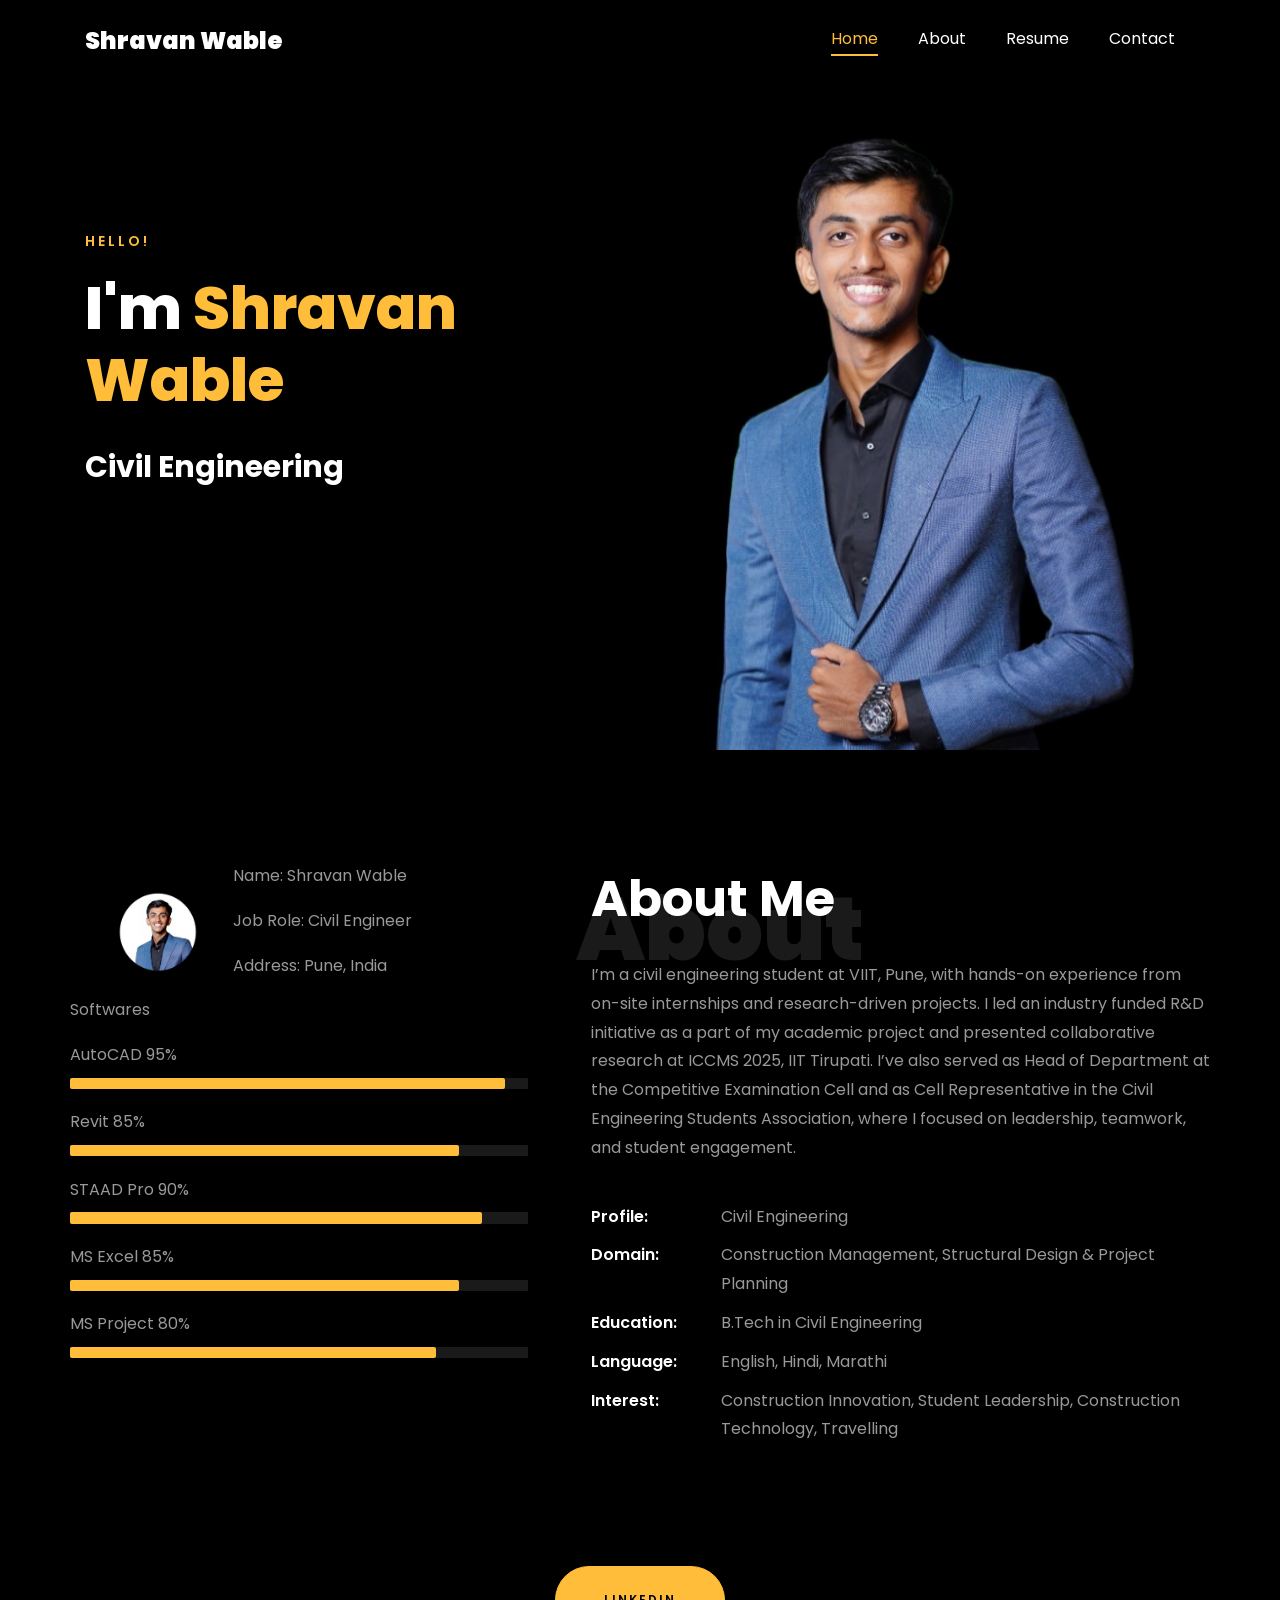
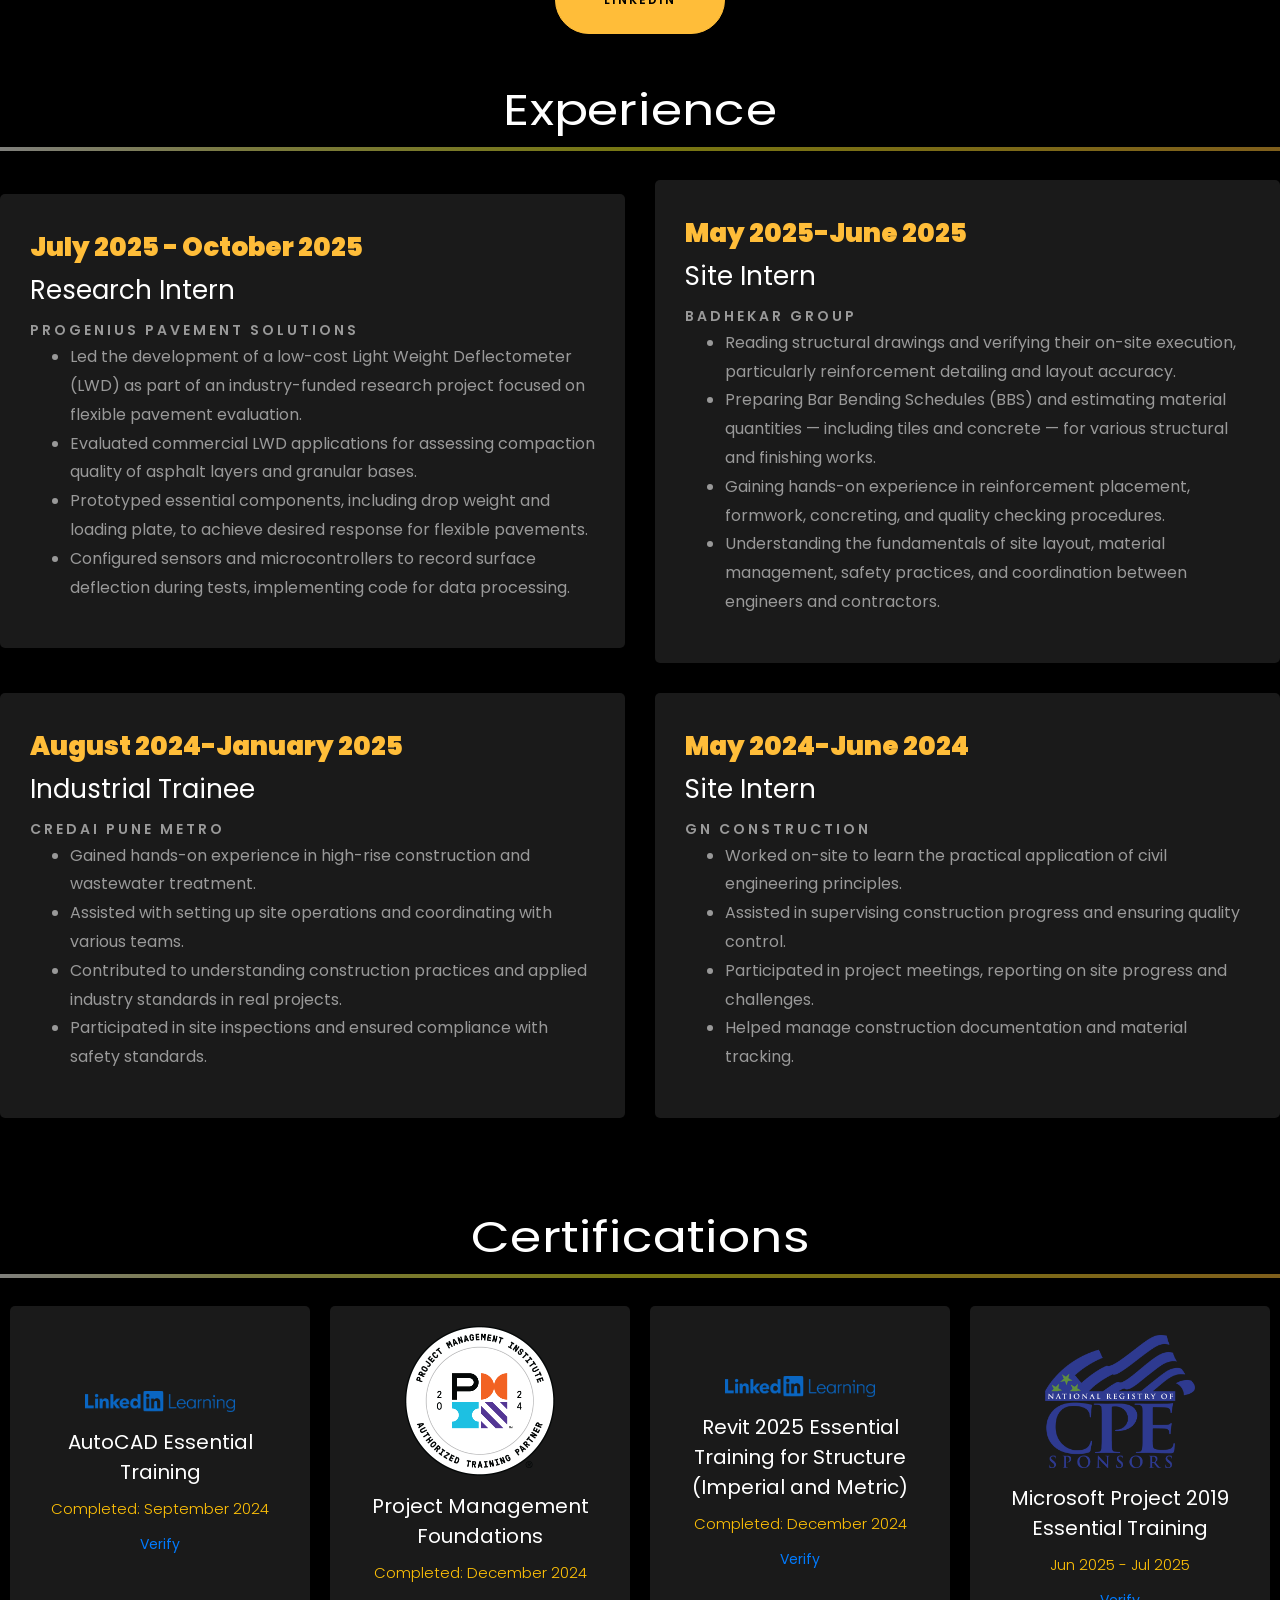
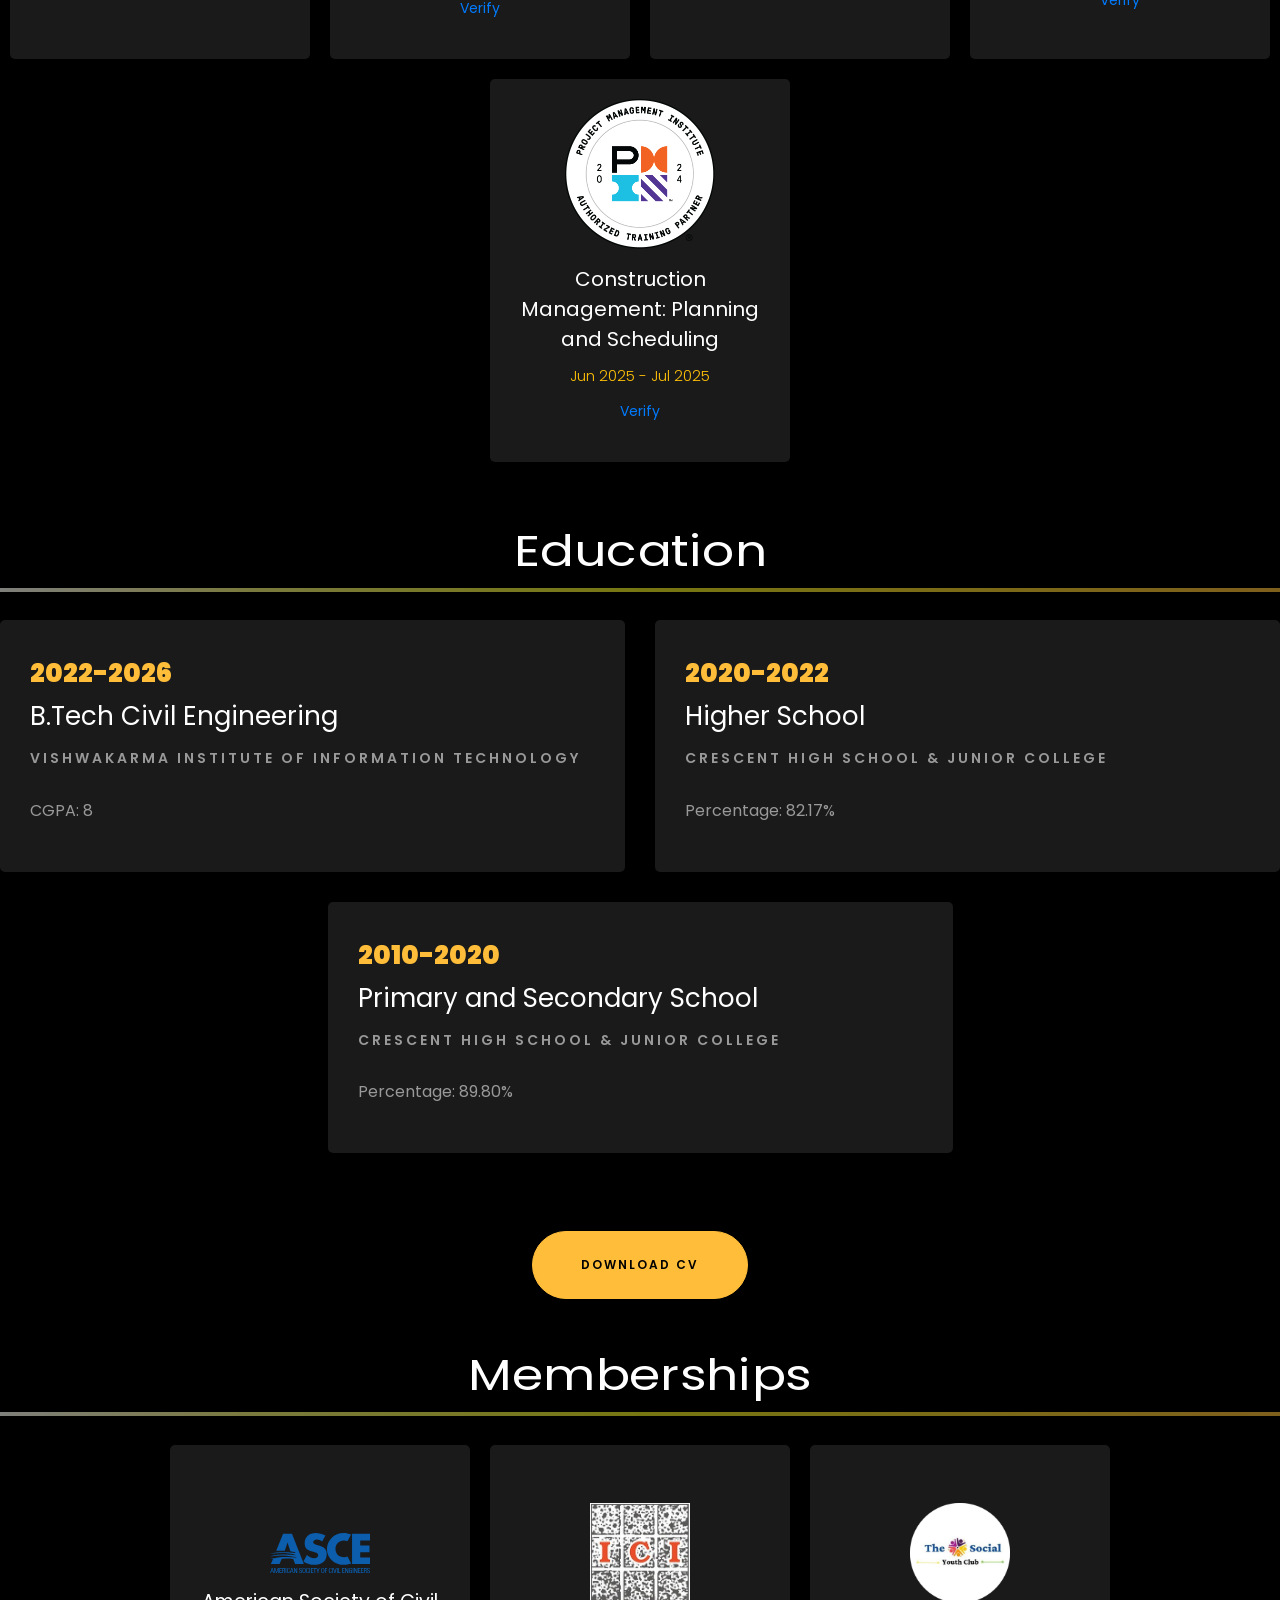
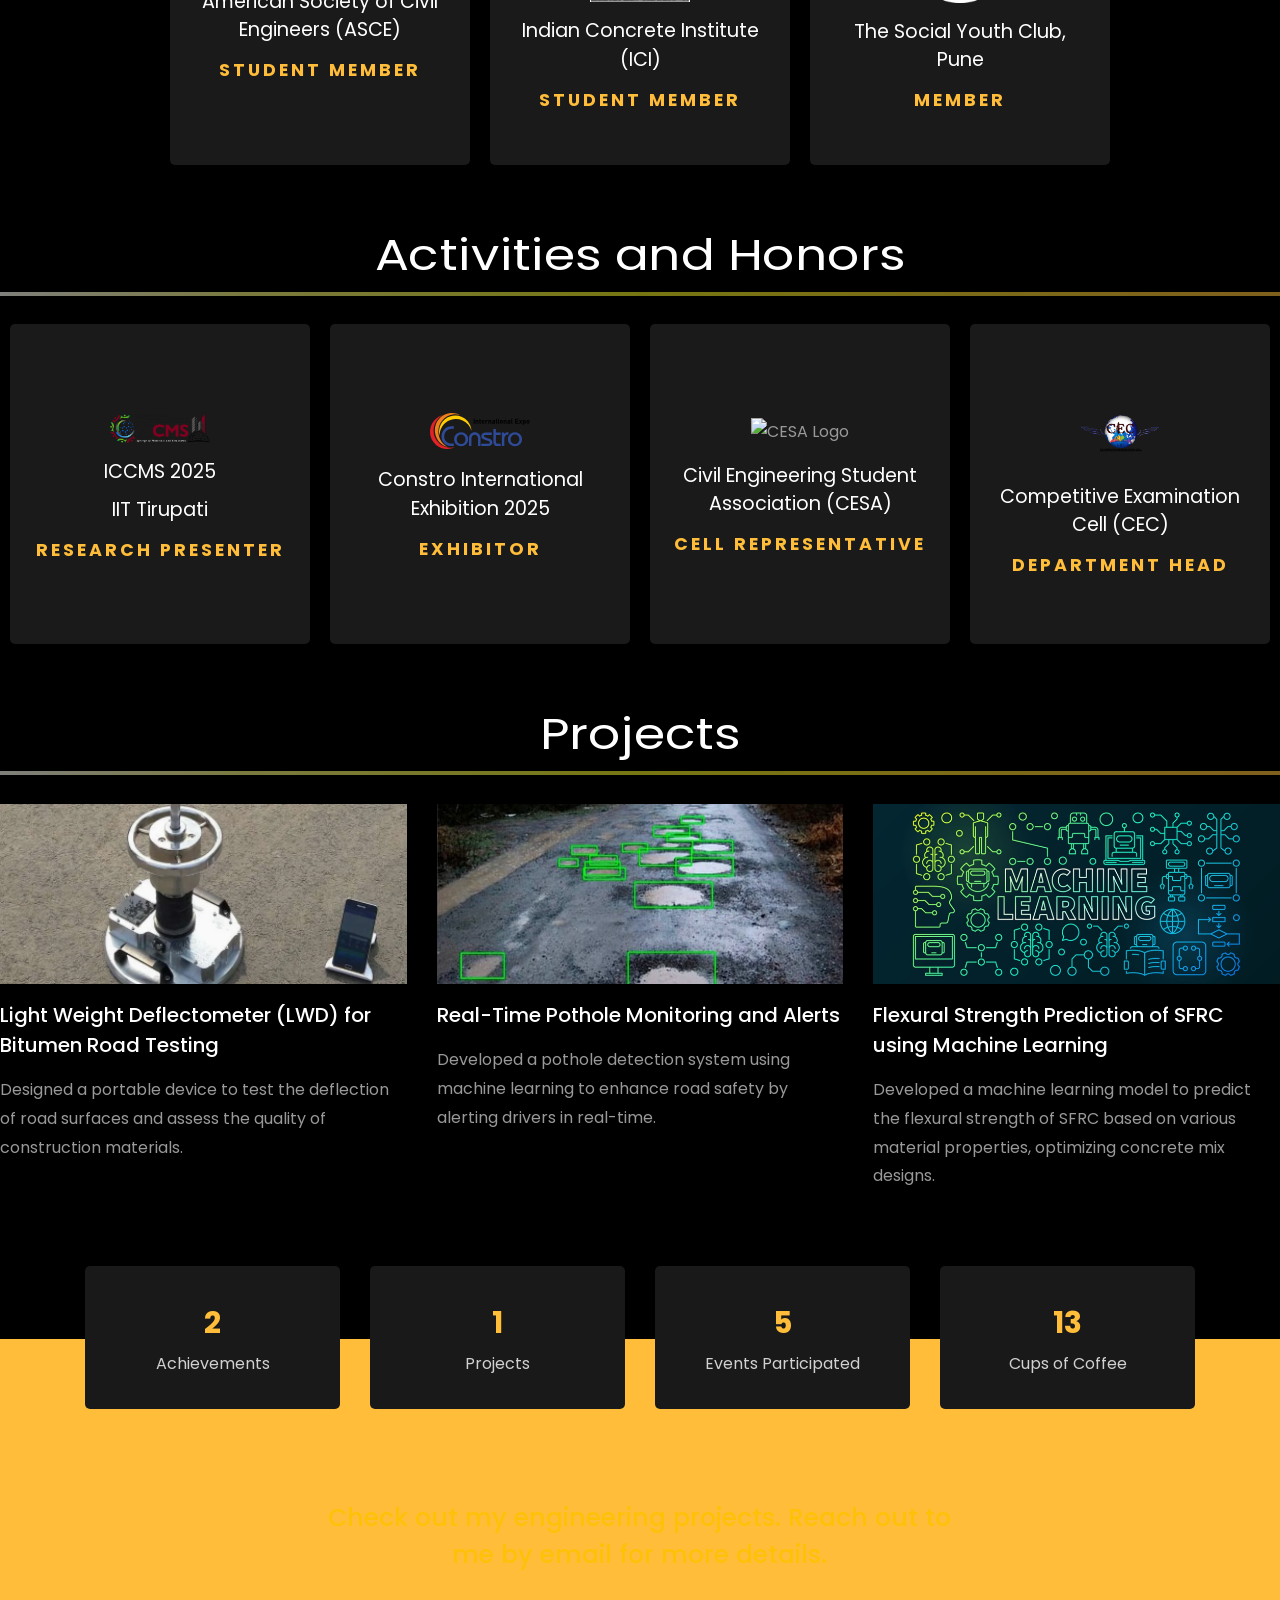
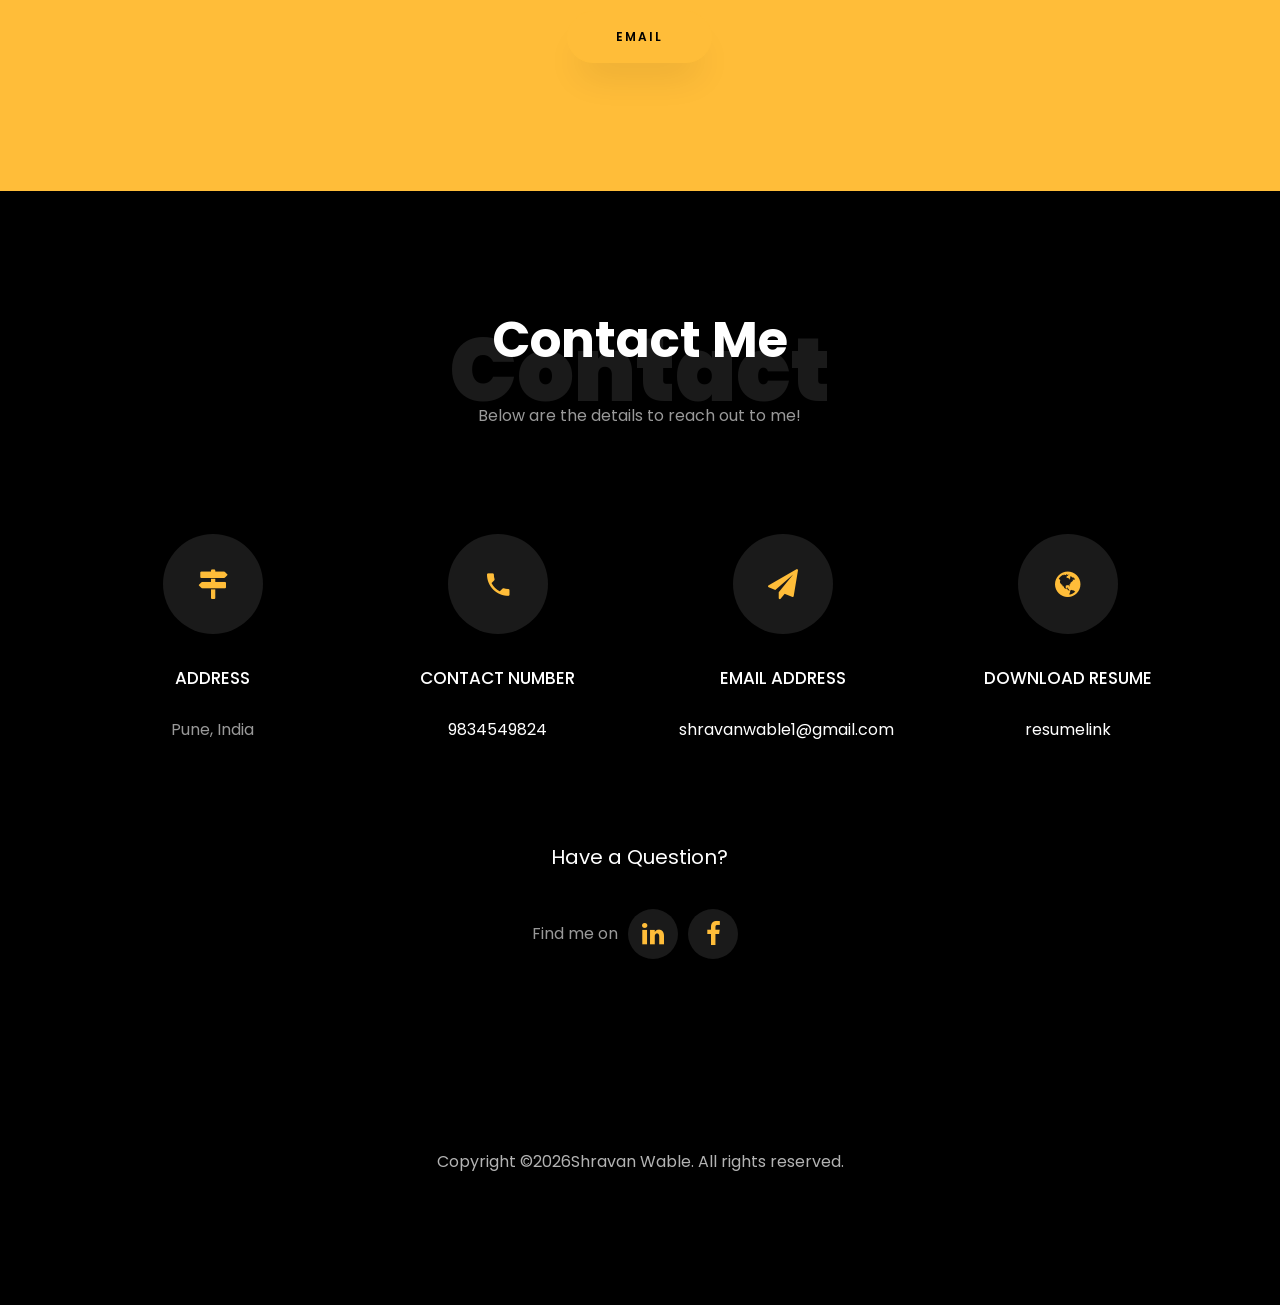
==== commit 79489428: "25" ====
--- a/index.html
+++ b/index.html
@@ -467,7 +467,7 @@
       <br>
       <div class="membership-container">
         <div class="membership-box ftco-animate text-center">
-          <img src="images/asce_logo.png" alt="ASCE Logo">
+          <img src="images/asce_logo.svg" alt="ASCE Logo">
           <h2>American Society of Civil Engineers (ASCE)</h2>
           <span class="position">Student Member</span>
         </div>
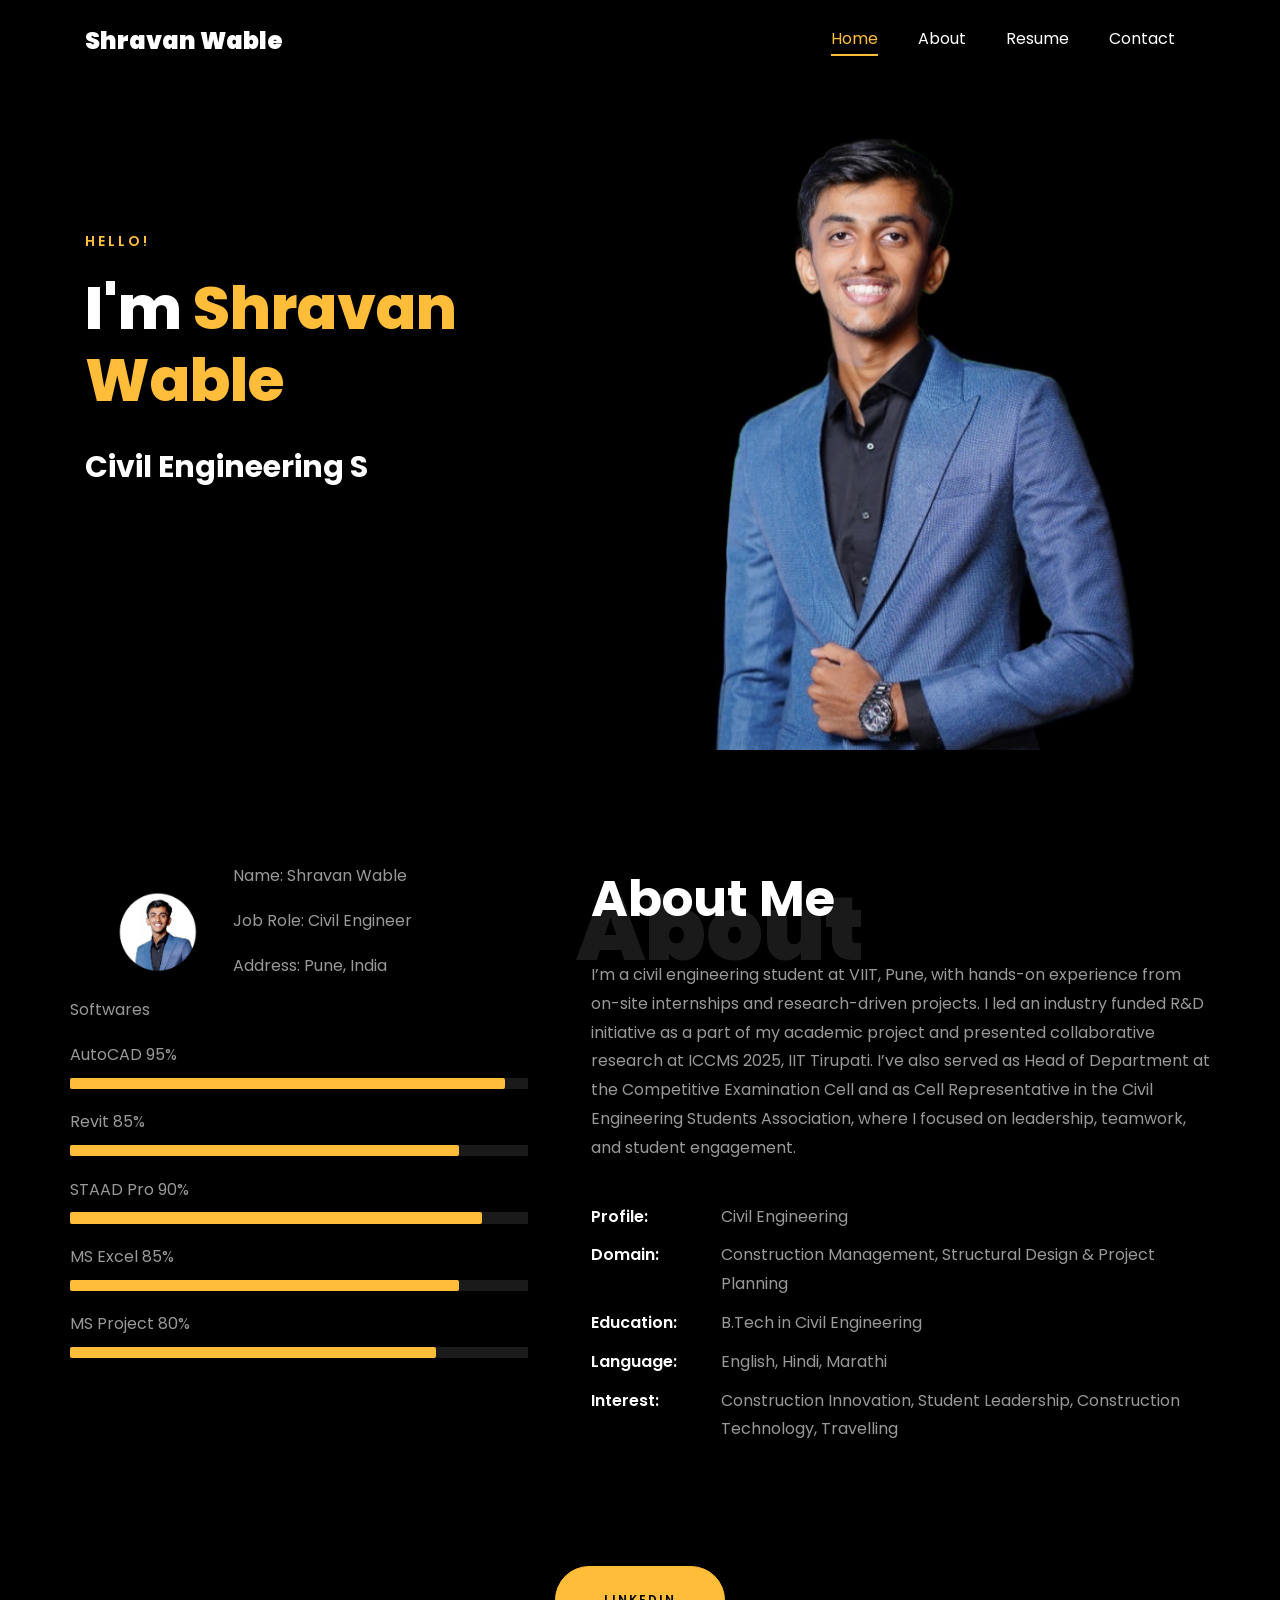
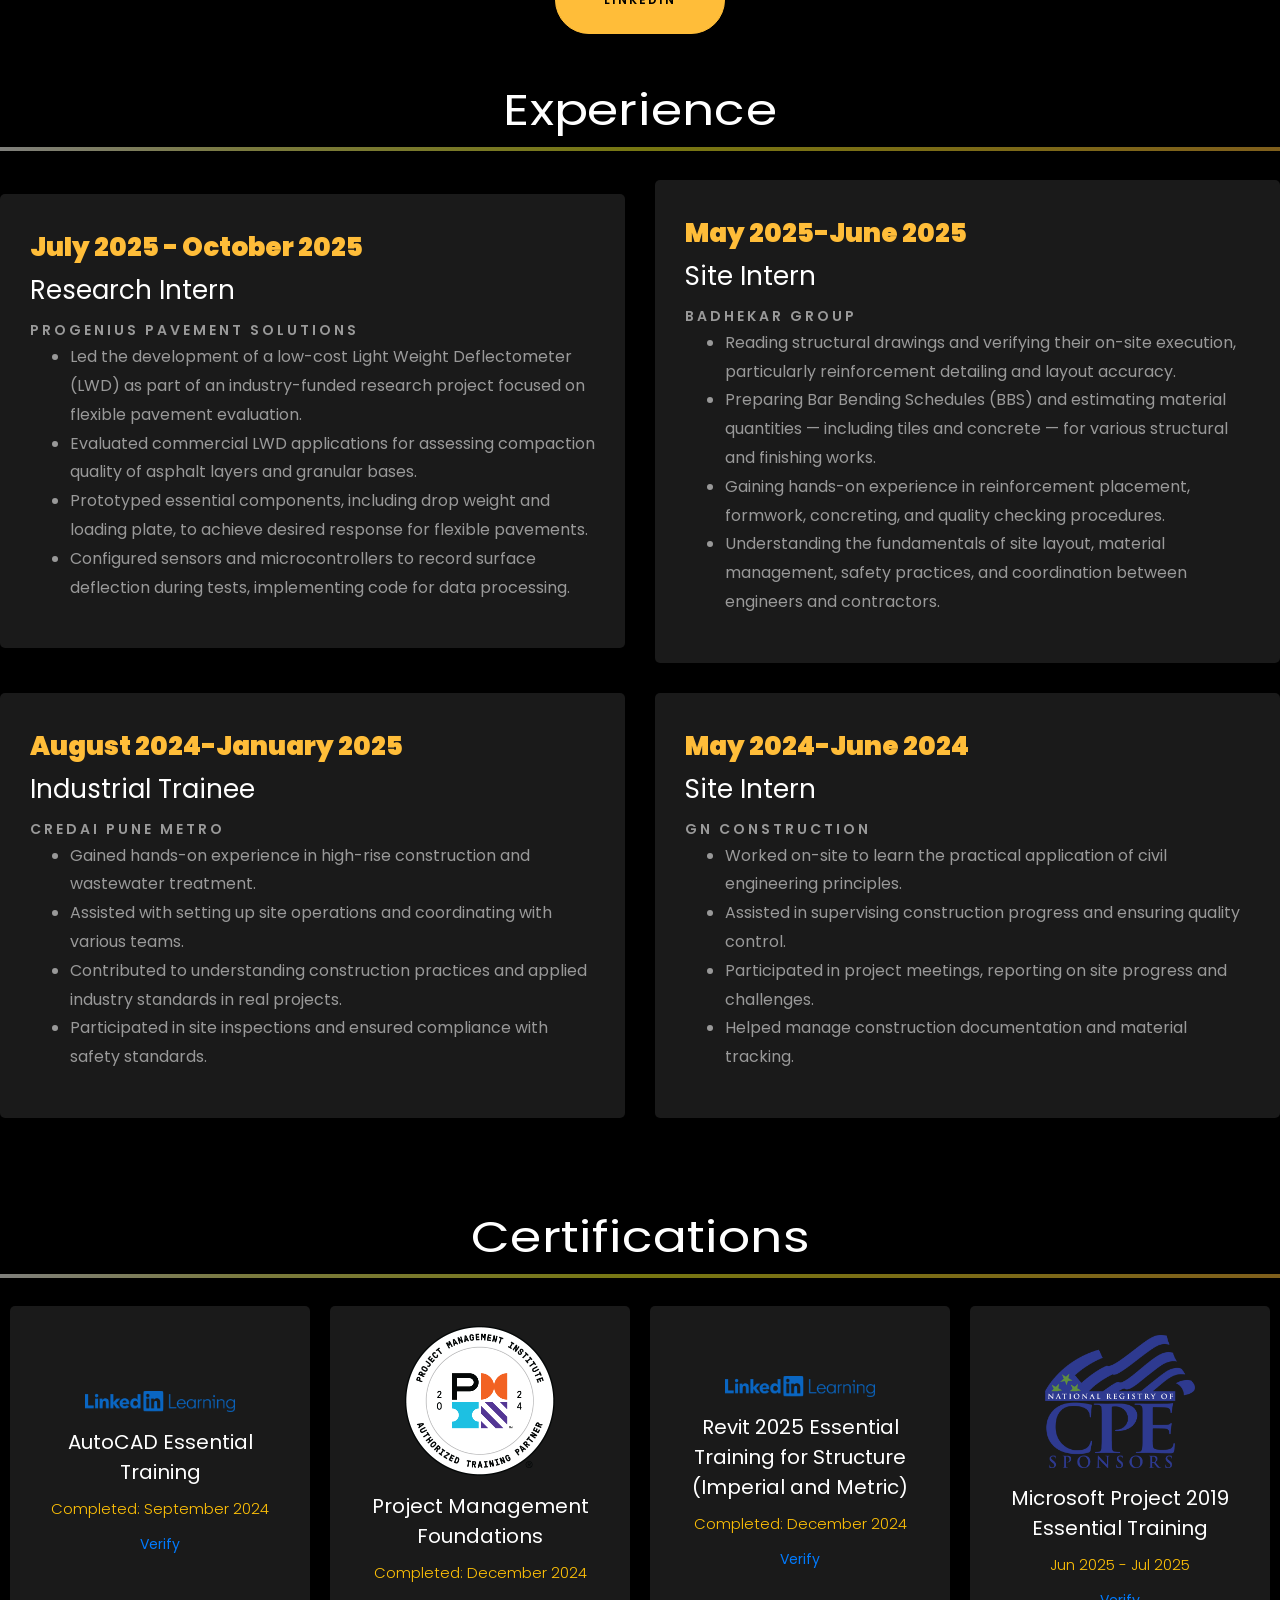
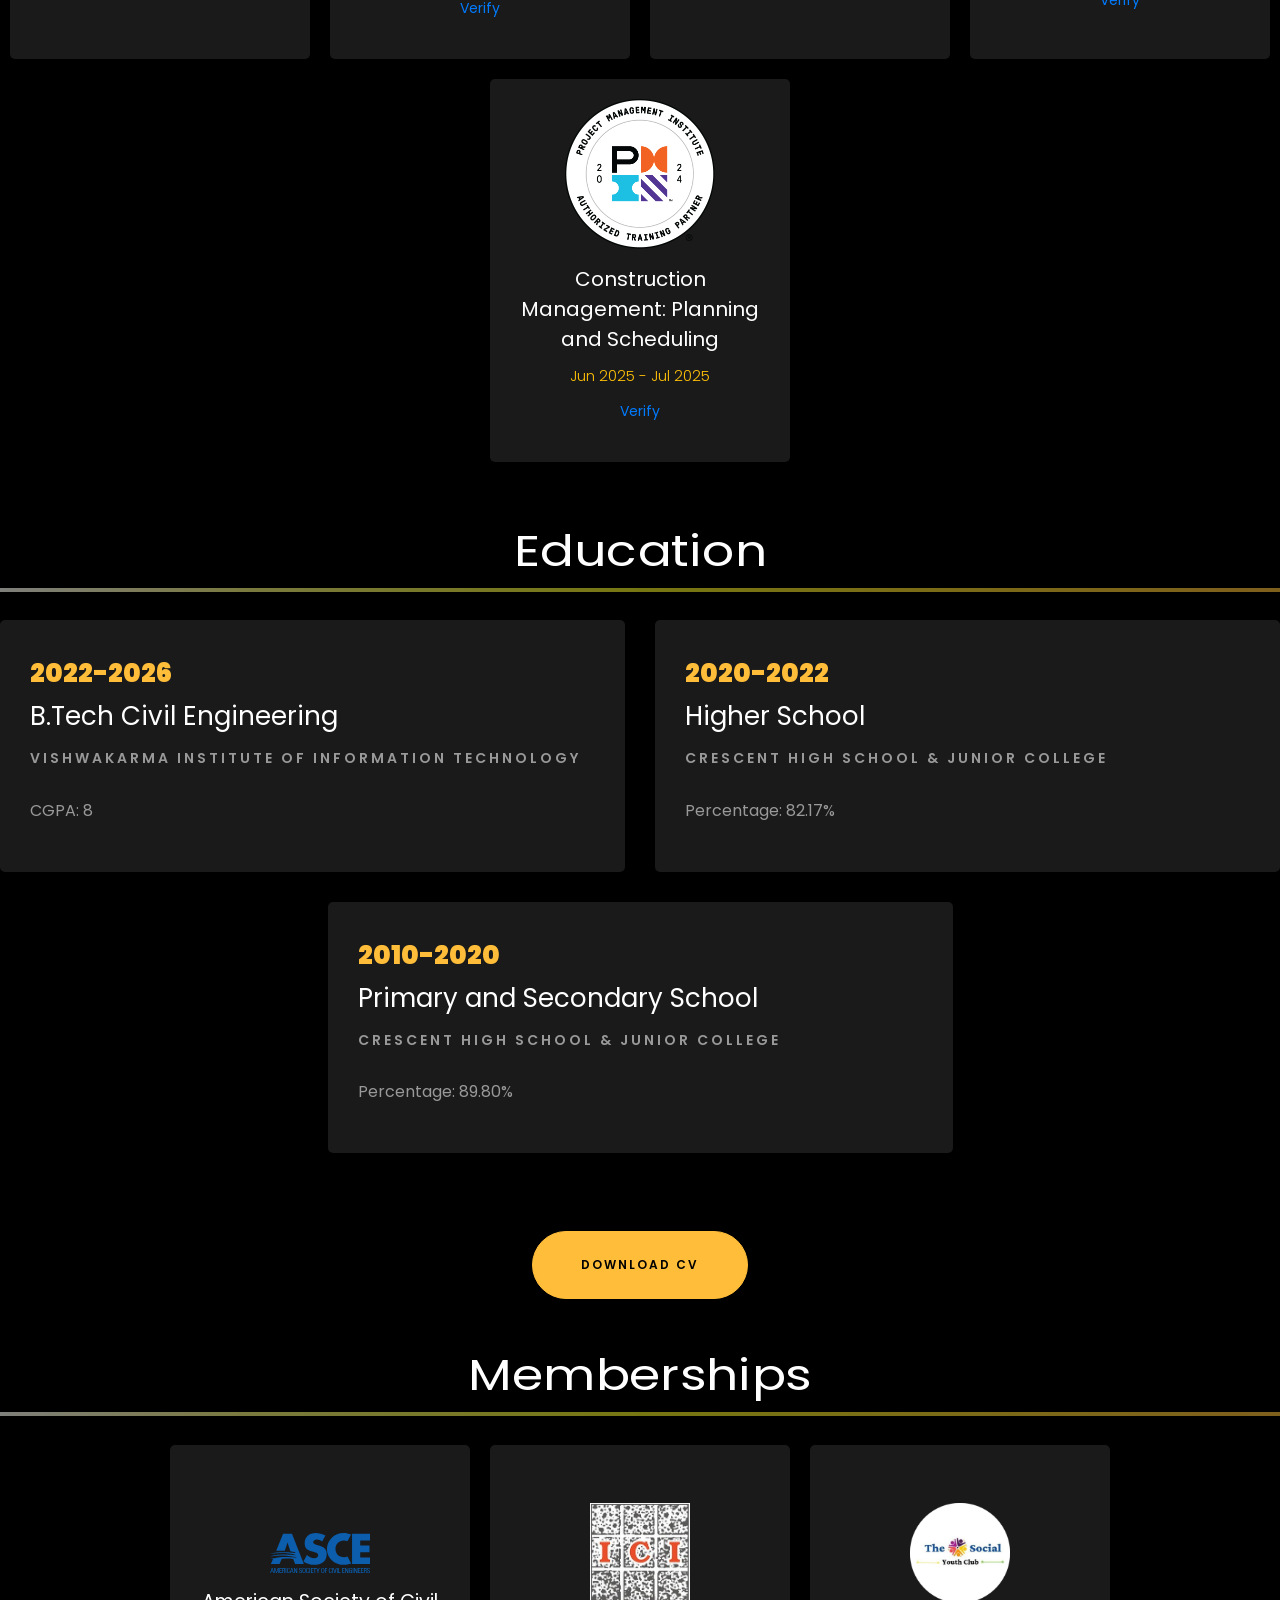
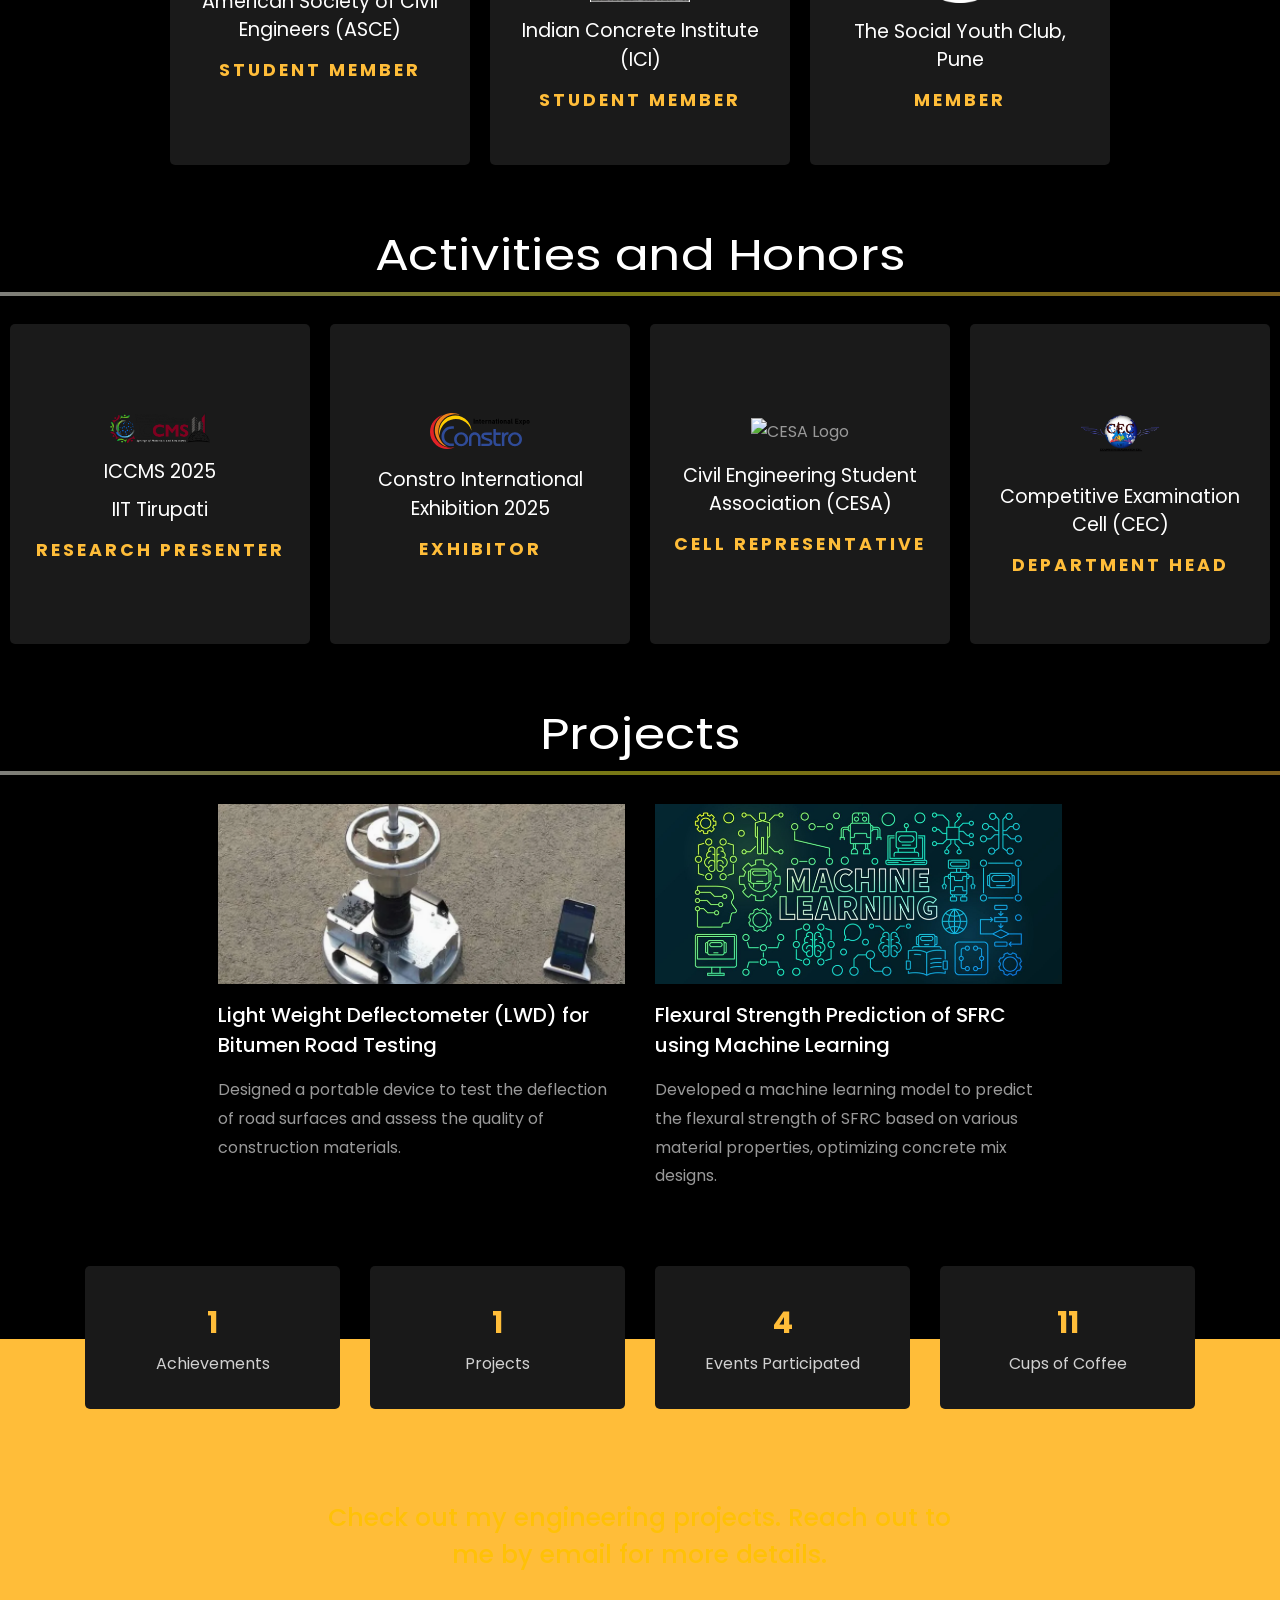
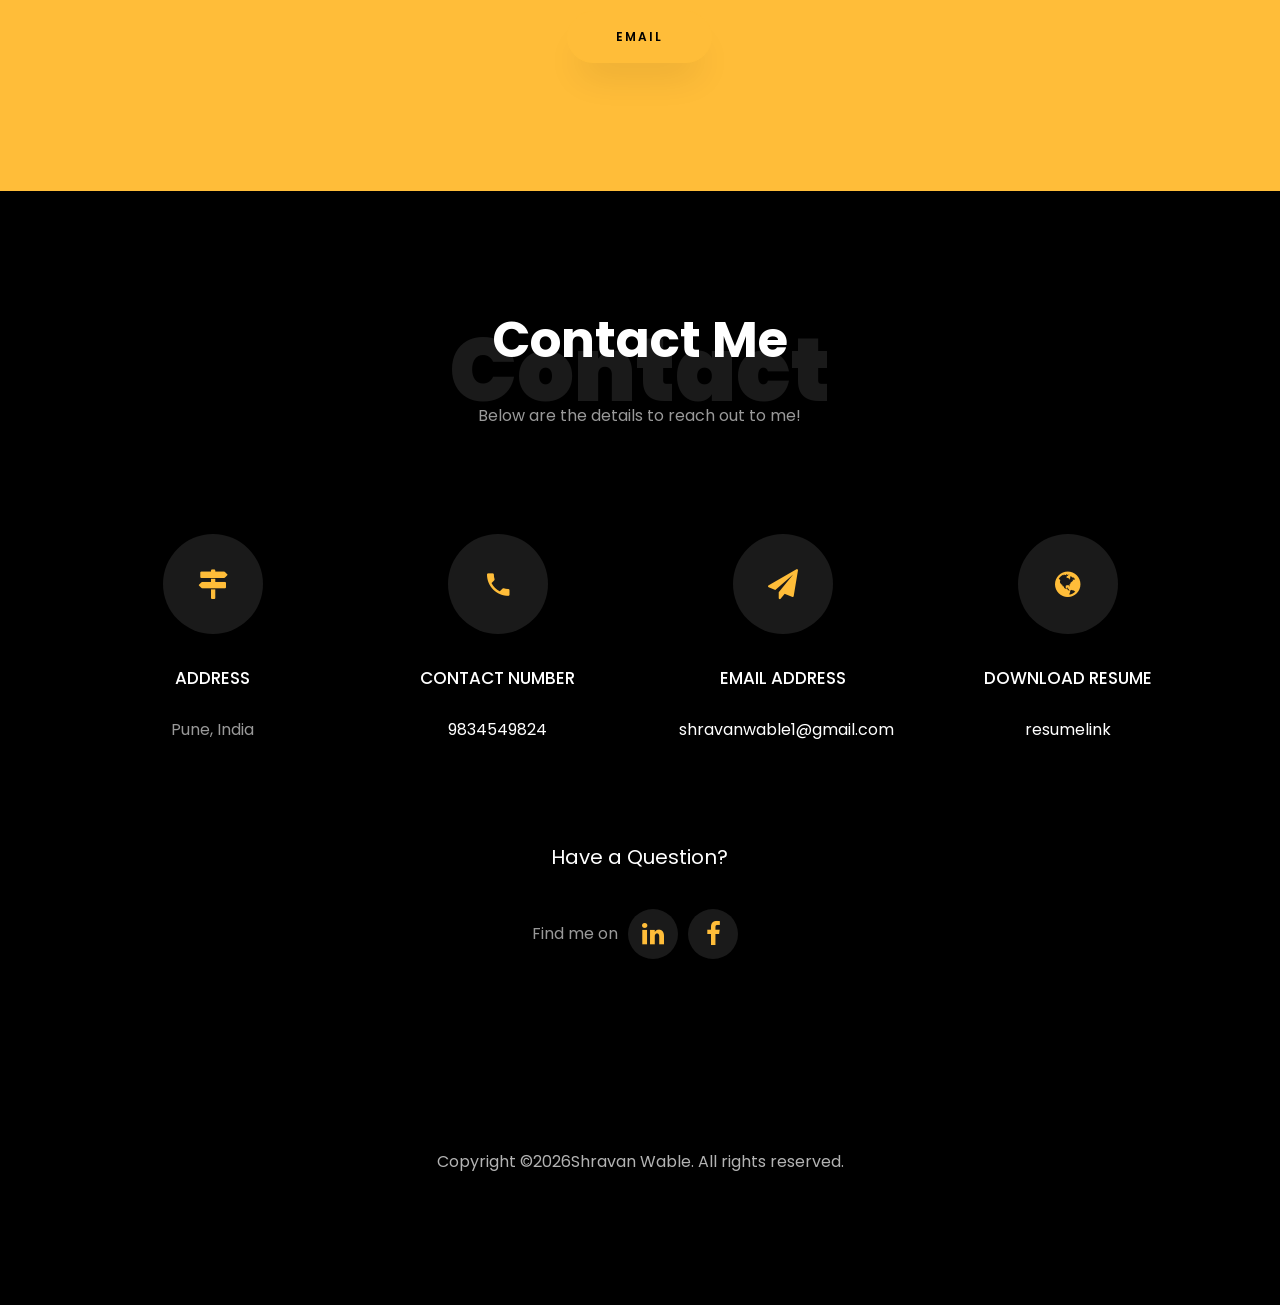
==== commit dd88f773: "Update index.html" ====
--- a/index.html
+++ b/index.html
@@ -531,17 +531,7 @@
 					</div>
 				</div>
 			</div>
-		
-			<div class="col-md-4 d-flex ftco-animate">
-				<div class="blog-entry"> <a class="block-20 zoom-effect" style="background-image: url('images/pothole_project.jpg');">
-					</a>
-					<div class="text mt-3 float-right d-block">
-						<h3 class="heading"><a>Real-Time Pothole Monitoring and Alerts</a></h3>
-						<p>Developed a pothole detection system using machine learning to enhance road safety by alerting drivers in real-time.</p>
-						</div>
-				</div>
-			</div>
-		
+
 			<div class="col-md-4 d-flex ftco-animate">
 				<div class="blog-entry"> <a class="block-20 zoom-effect" style="background-image: url('images/ML_project.jpg');">
 					</a>
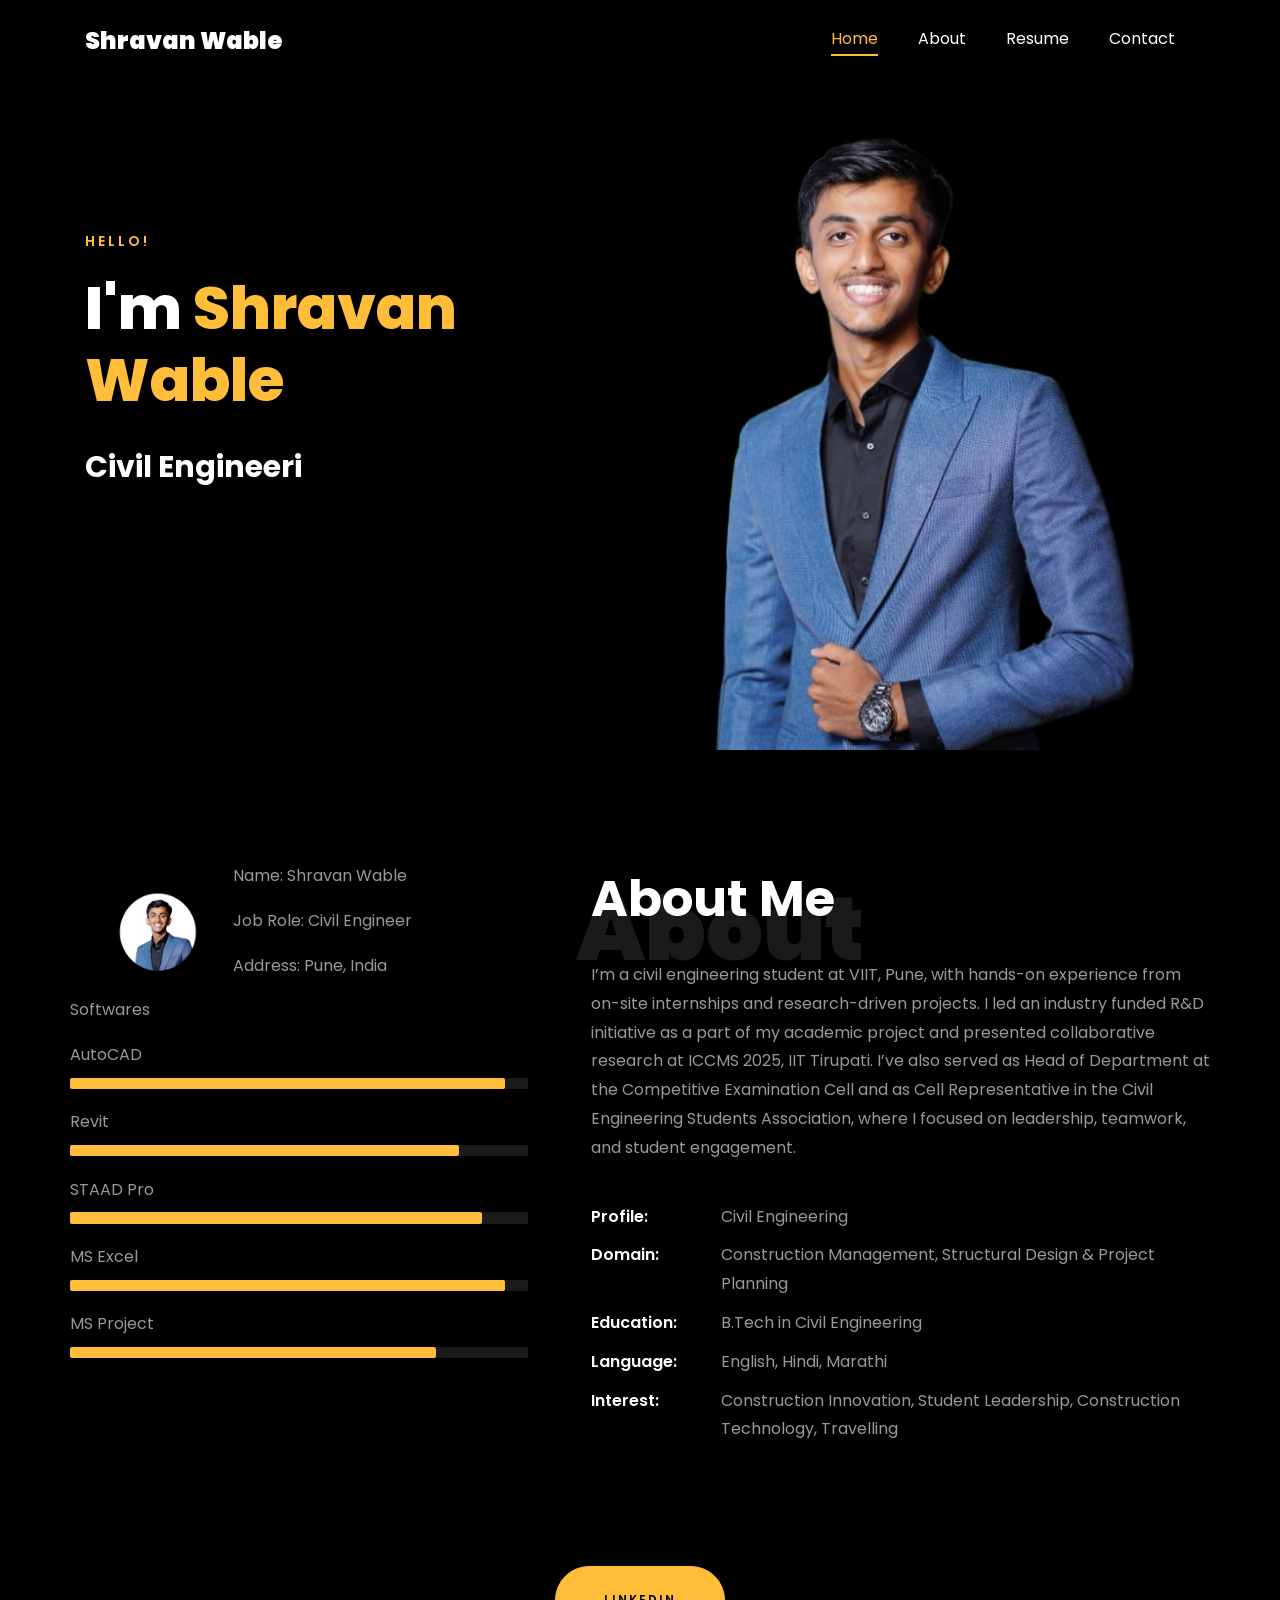
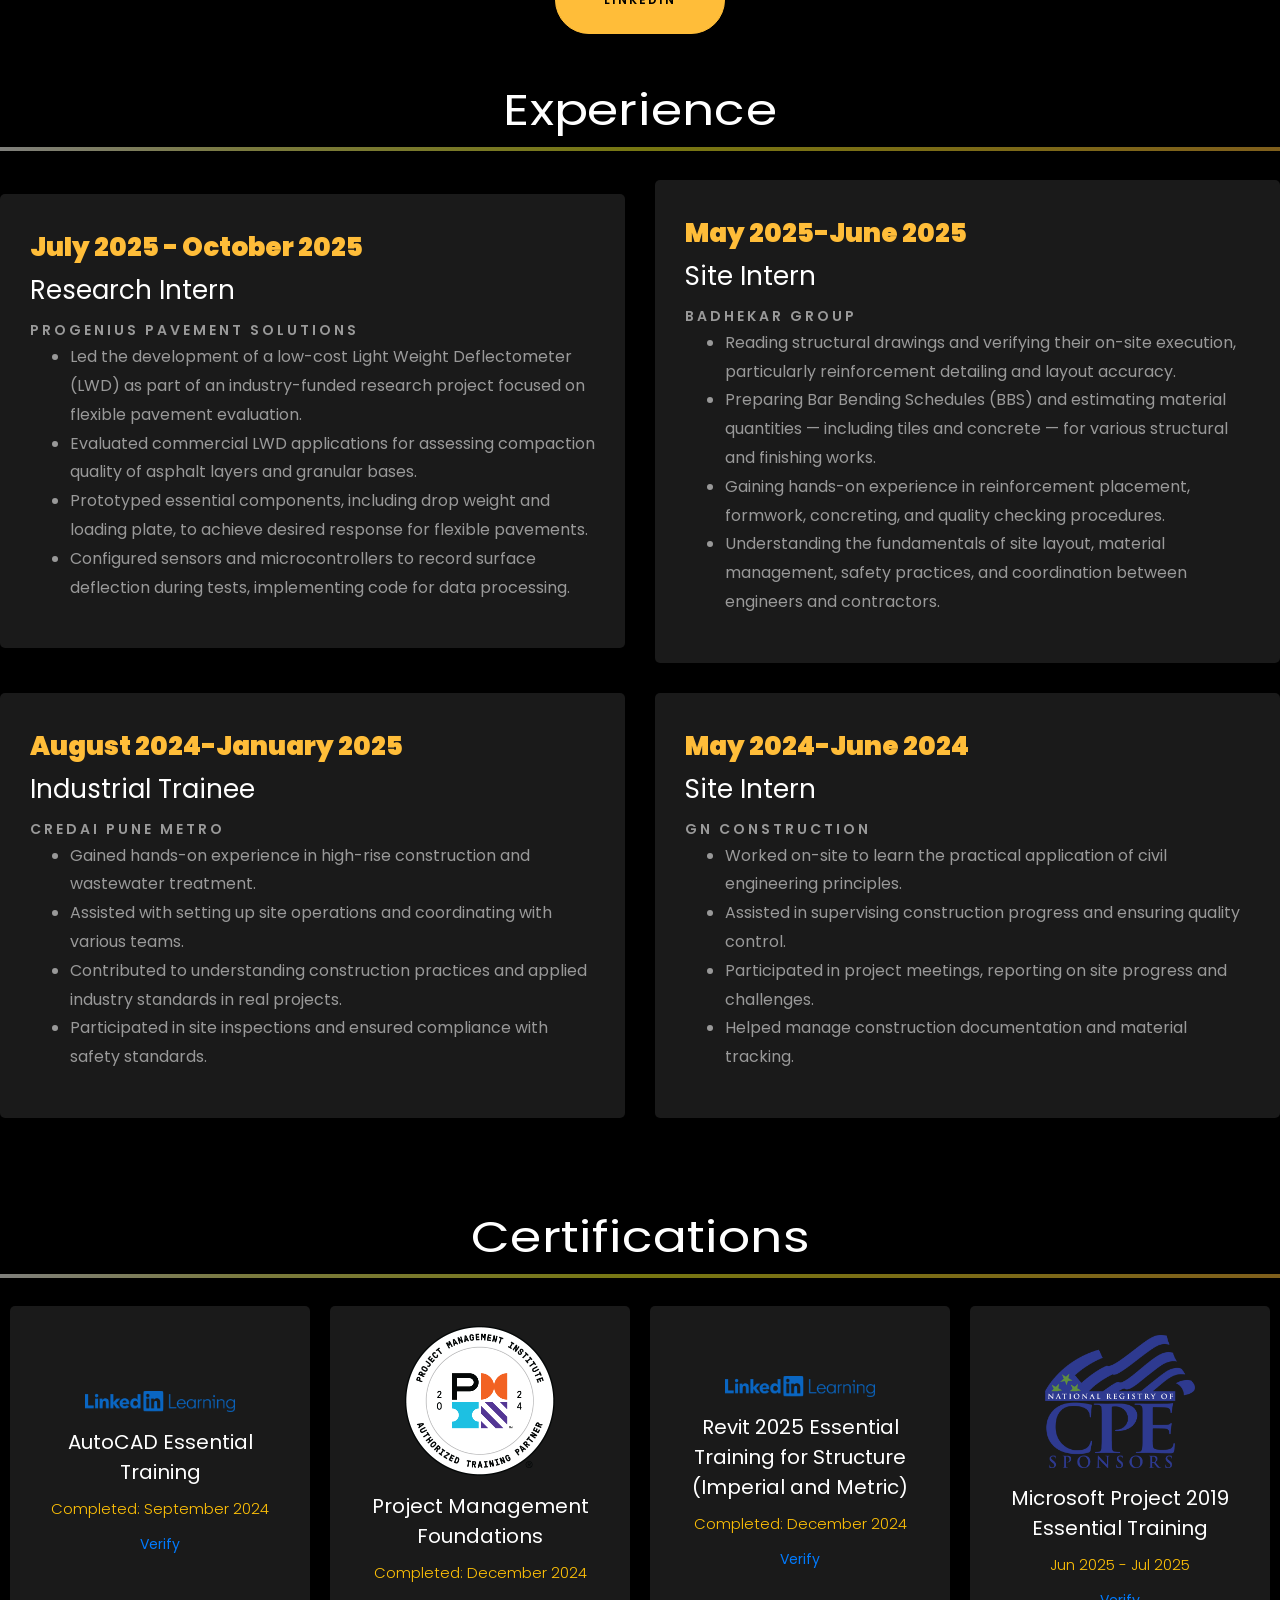
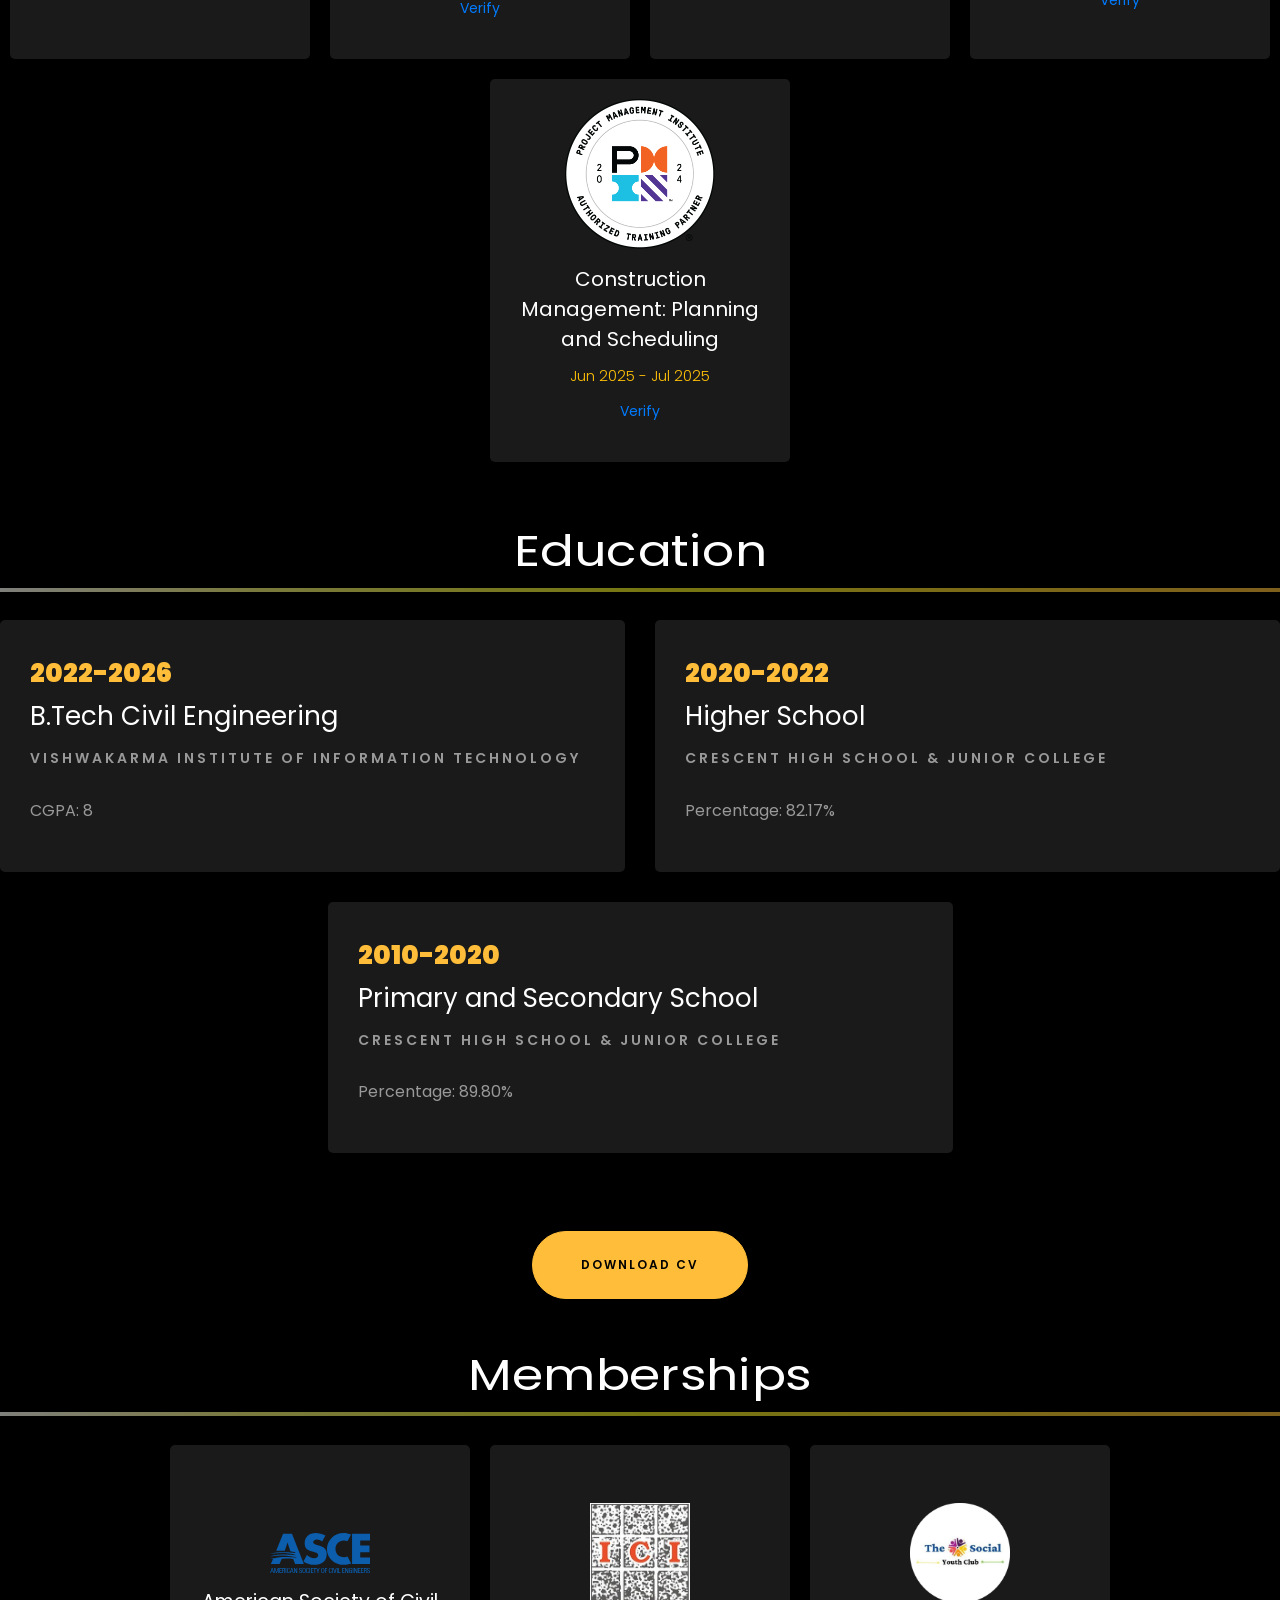
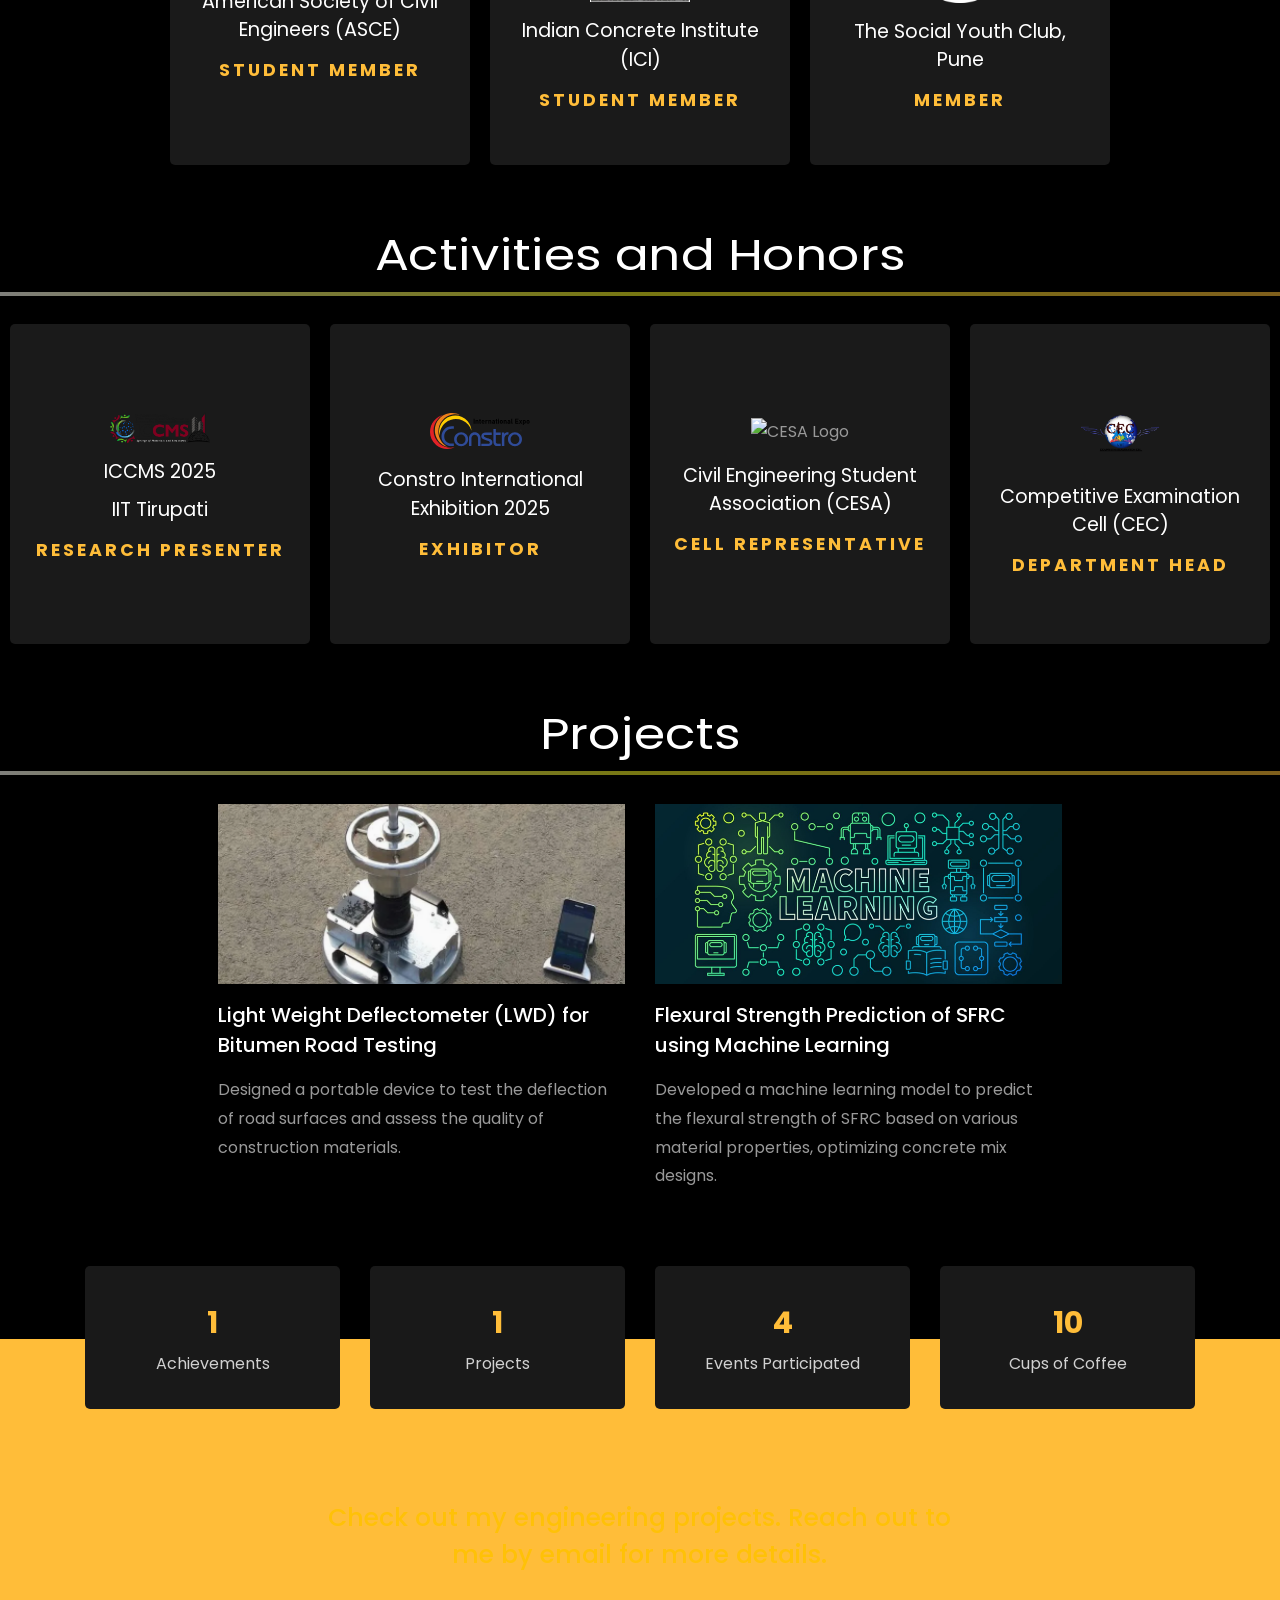
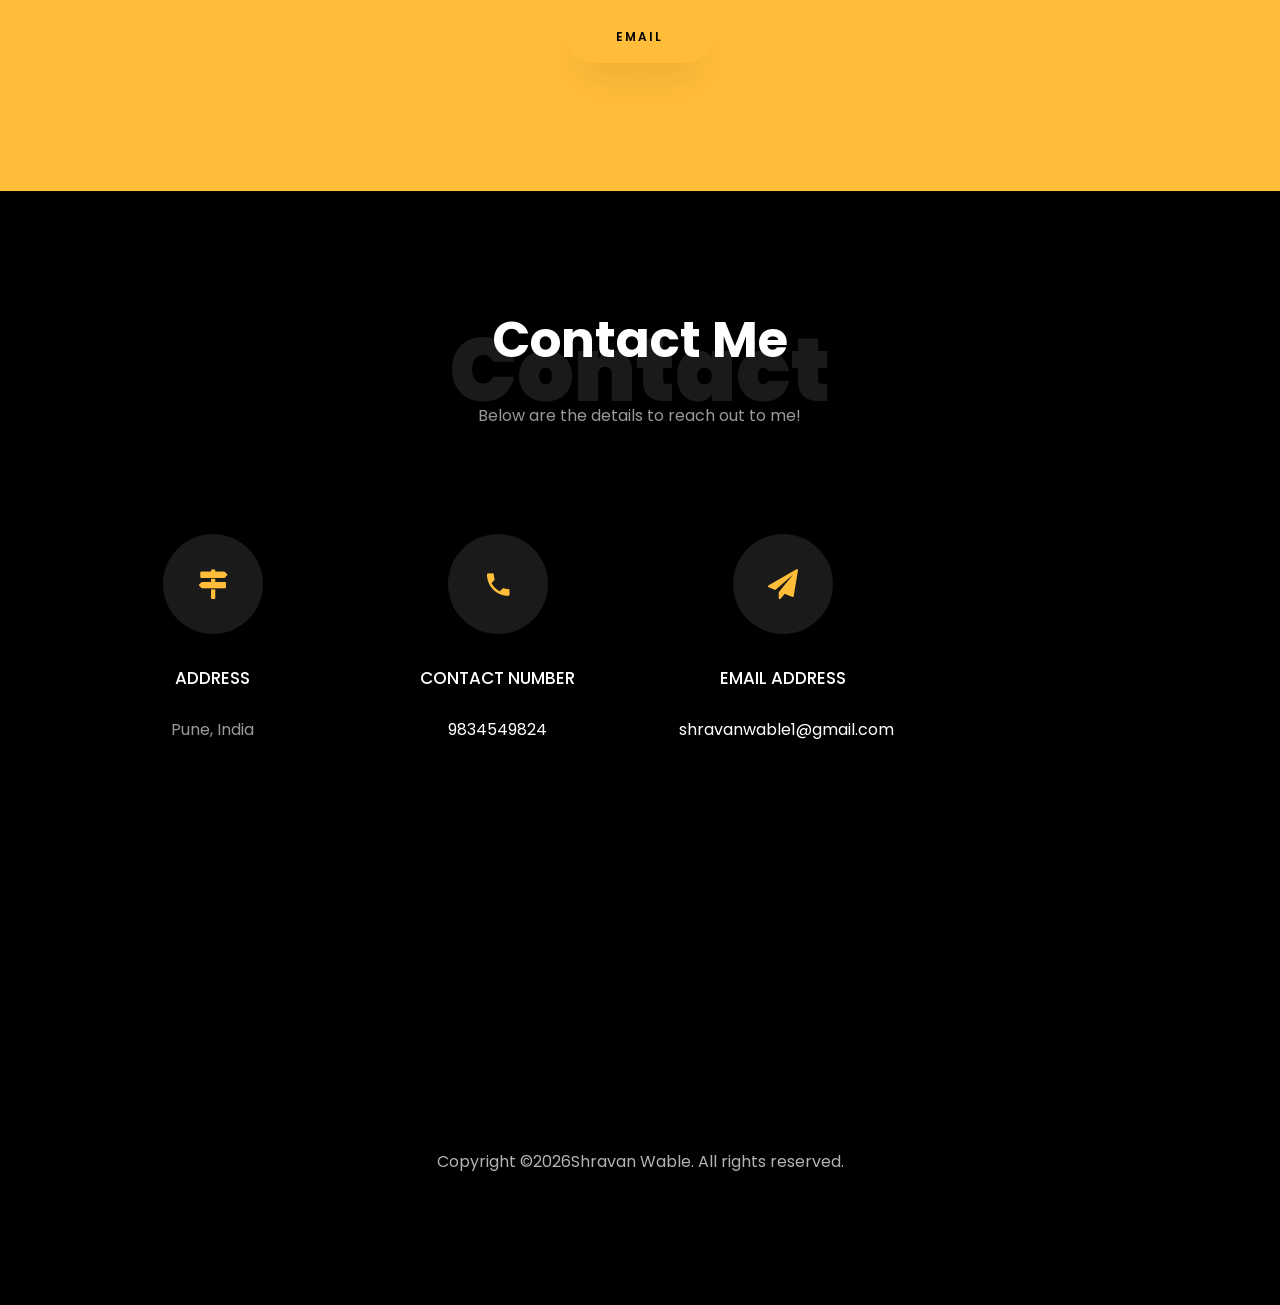
==== commit 5145b6ca: "Update index.html" ====
--- a/index.html
+++ b/index.html
@@ -223,31 +223,31 @@
 
 								<div class="skill-mf">
 									<p class="title-s">Softwares</p>
-									<span>AutoCAD</span> <span class="pull-right">95%</span>
+									<span>AutoCAD</span> <span class="pull-right"></span>
 									<div class="progress">
 										<div class="progress-bar" role="progressbar" style="width: 95%;" aria-valuenow="95" aria-valuemin="0"
 											aria-valuemax="100"></div>
 									</div>
 									
-									<span>Revit</span> <span class="pull-right">85%</span>
+									<span>Revit</span> <span class="pull-right"></span>
 									<div class="progress">
 										<div class="progress-bar" role="progressbar" style="width: 85%" aria-valuenow="85" aria-valuemin="0"
 											aria-valuemax="100"></div>
 									</div>
 									
-									<span>STAAD Pro</span> <span class="pull-right">90%</span>
+									<span>STAAD Pro</span> <span class="pull-right"></span>
 									<div class="progress">
 										<div class="progress-bar" role="progressbar" style="width: 90%" aria-valuenow="90" aria-valuemin="0"
 											aria-valuemax="100"></div>
 									</div>
 									
-									<span>MS Excel</span> <span class="pull-right">85%</span>
+									<span>MS Excel</span> <span class="pull-right"></span>
 									<div class="progress">
-										<div class="progress-bar" role="progressbar" style="width: 85%" aria-valuenow="85" aria-valuemin="0"
+										<div class="progress-bar" role="progressbar" style="width: 95%" aria-valuenow="95" aria-valuemin="0"
 											aria-valuemax="100"></div>
 									</div>
 									
-									<span>MS Project</span> <span class="pull-right">80%</span>
+									<span>MS Project</span> <span class="pull-right"></span>
 									<div class="progress">
 										<div class="progress-bar" role="progressbar" style="width: 80%" aria-valuenow="80" aria-valuemin="0"
 											aria-valuemax="100"></div>
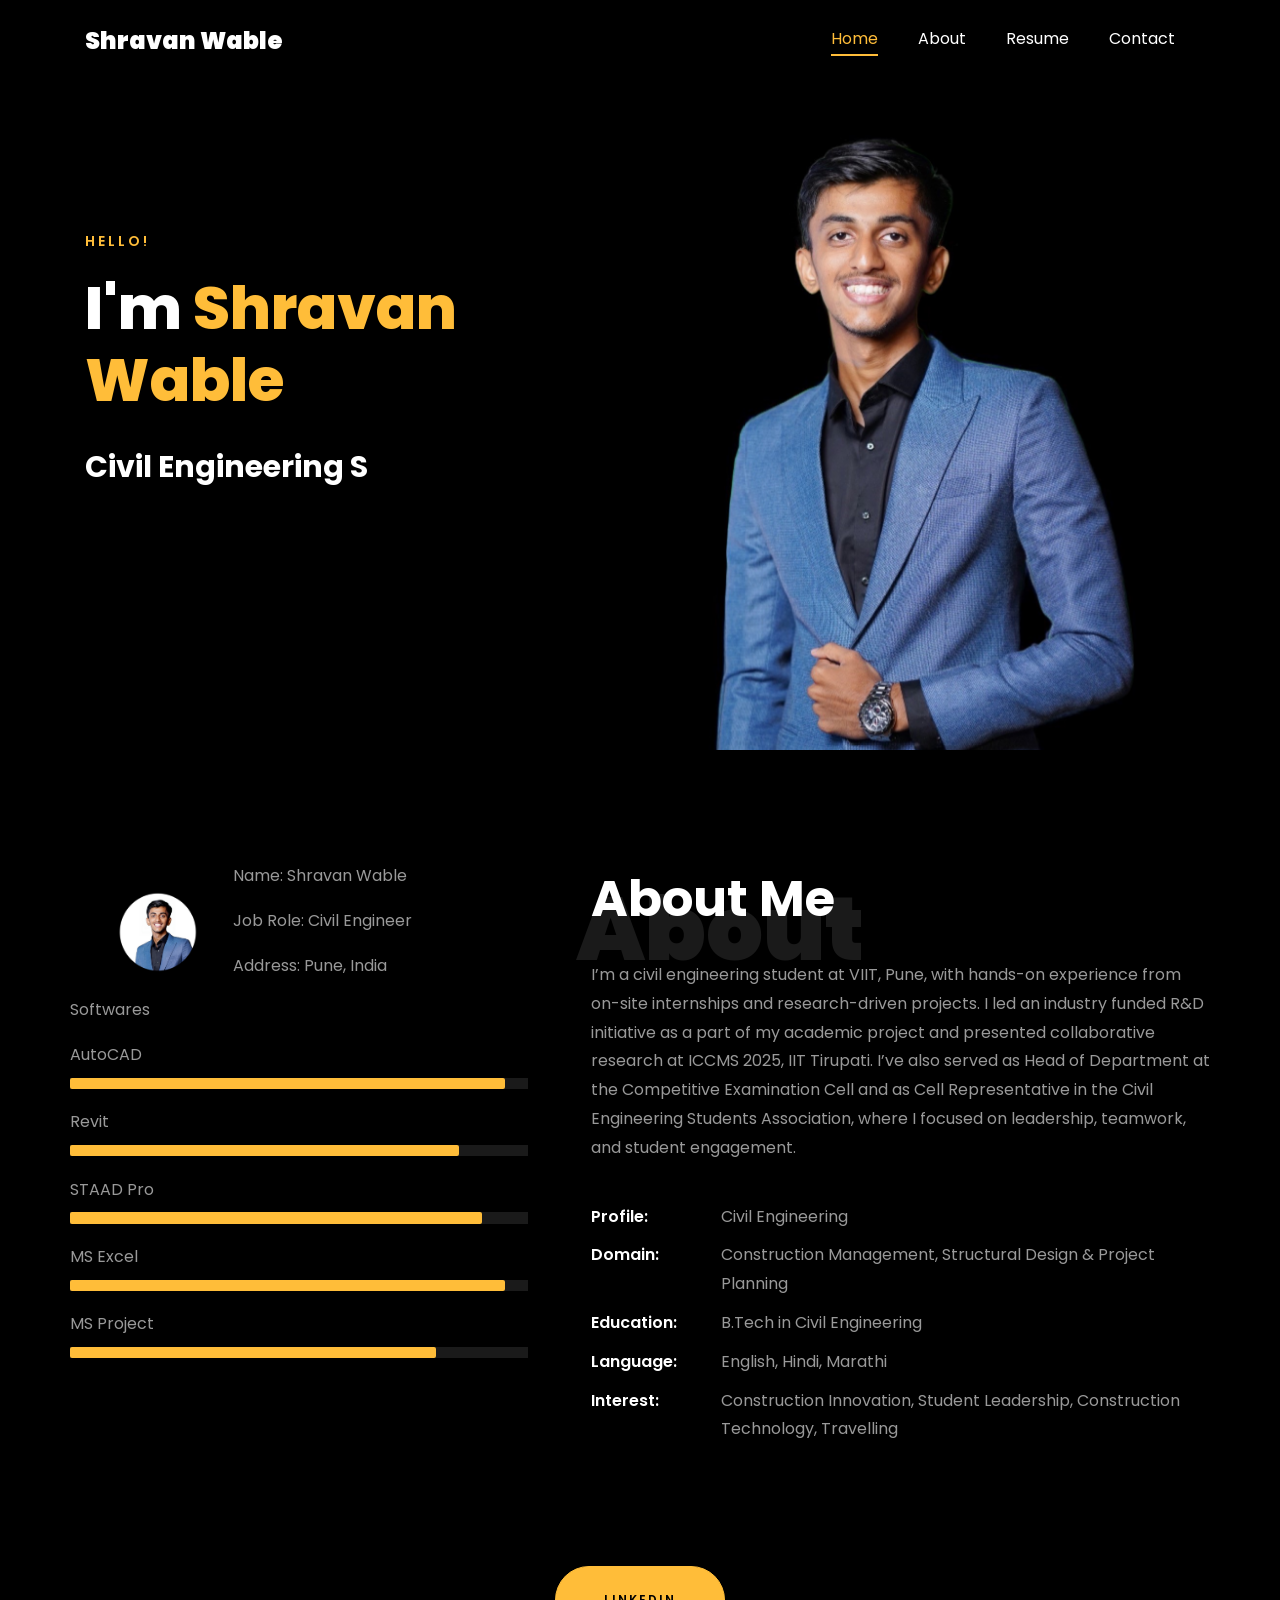
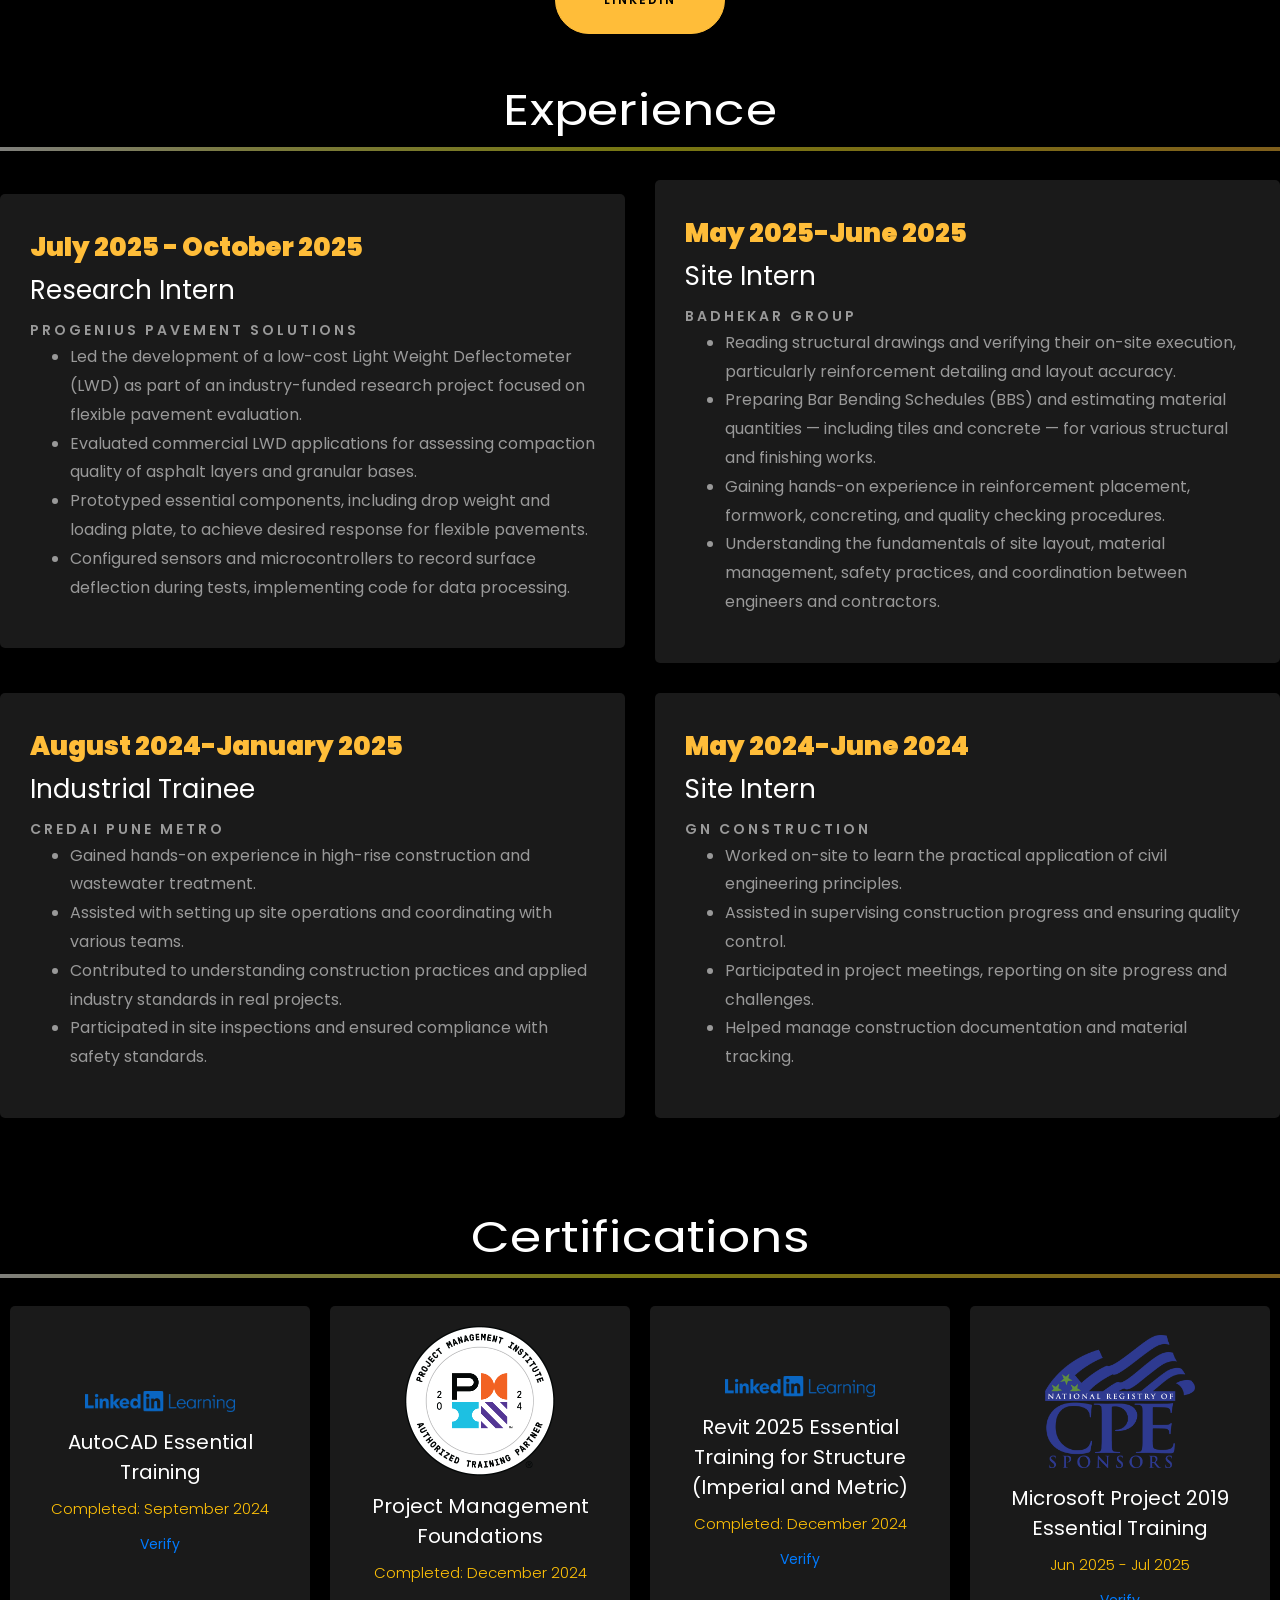
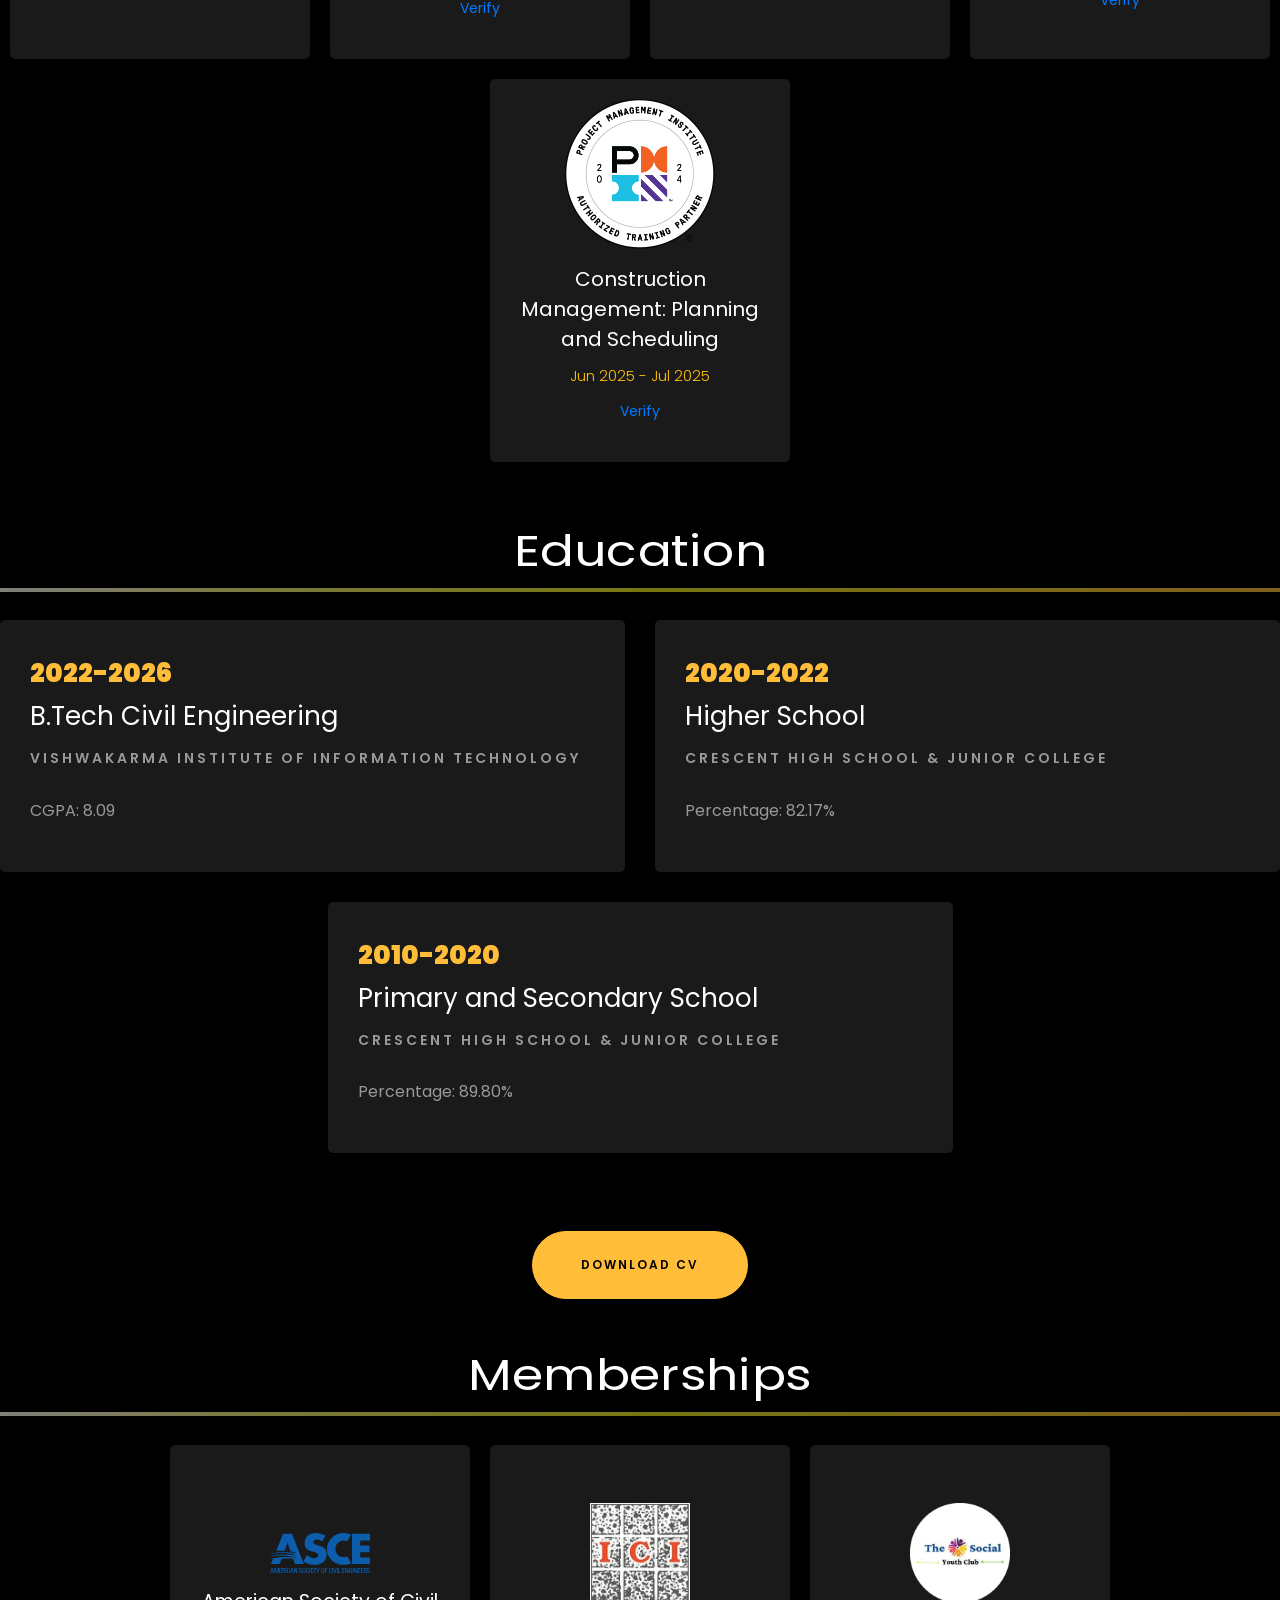
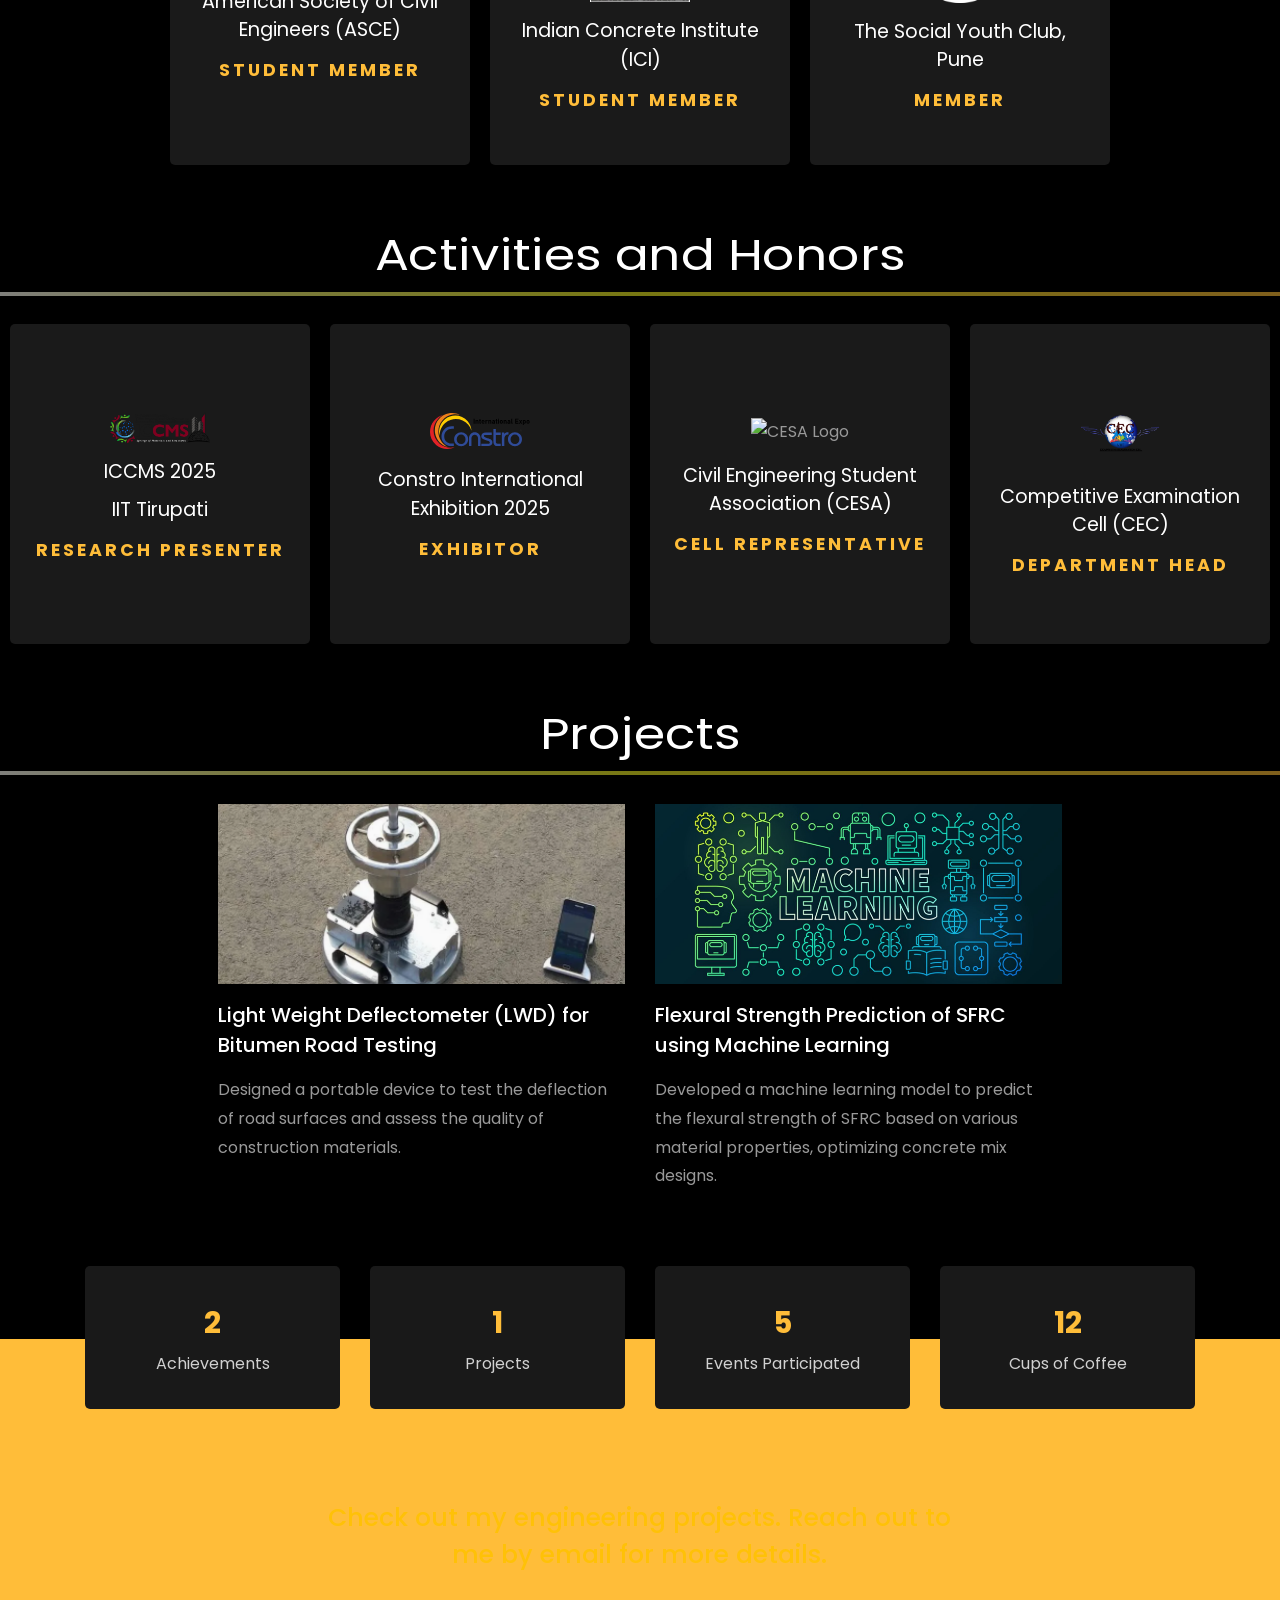
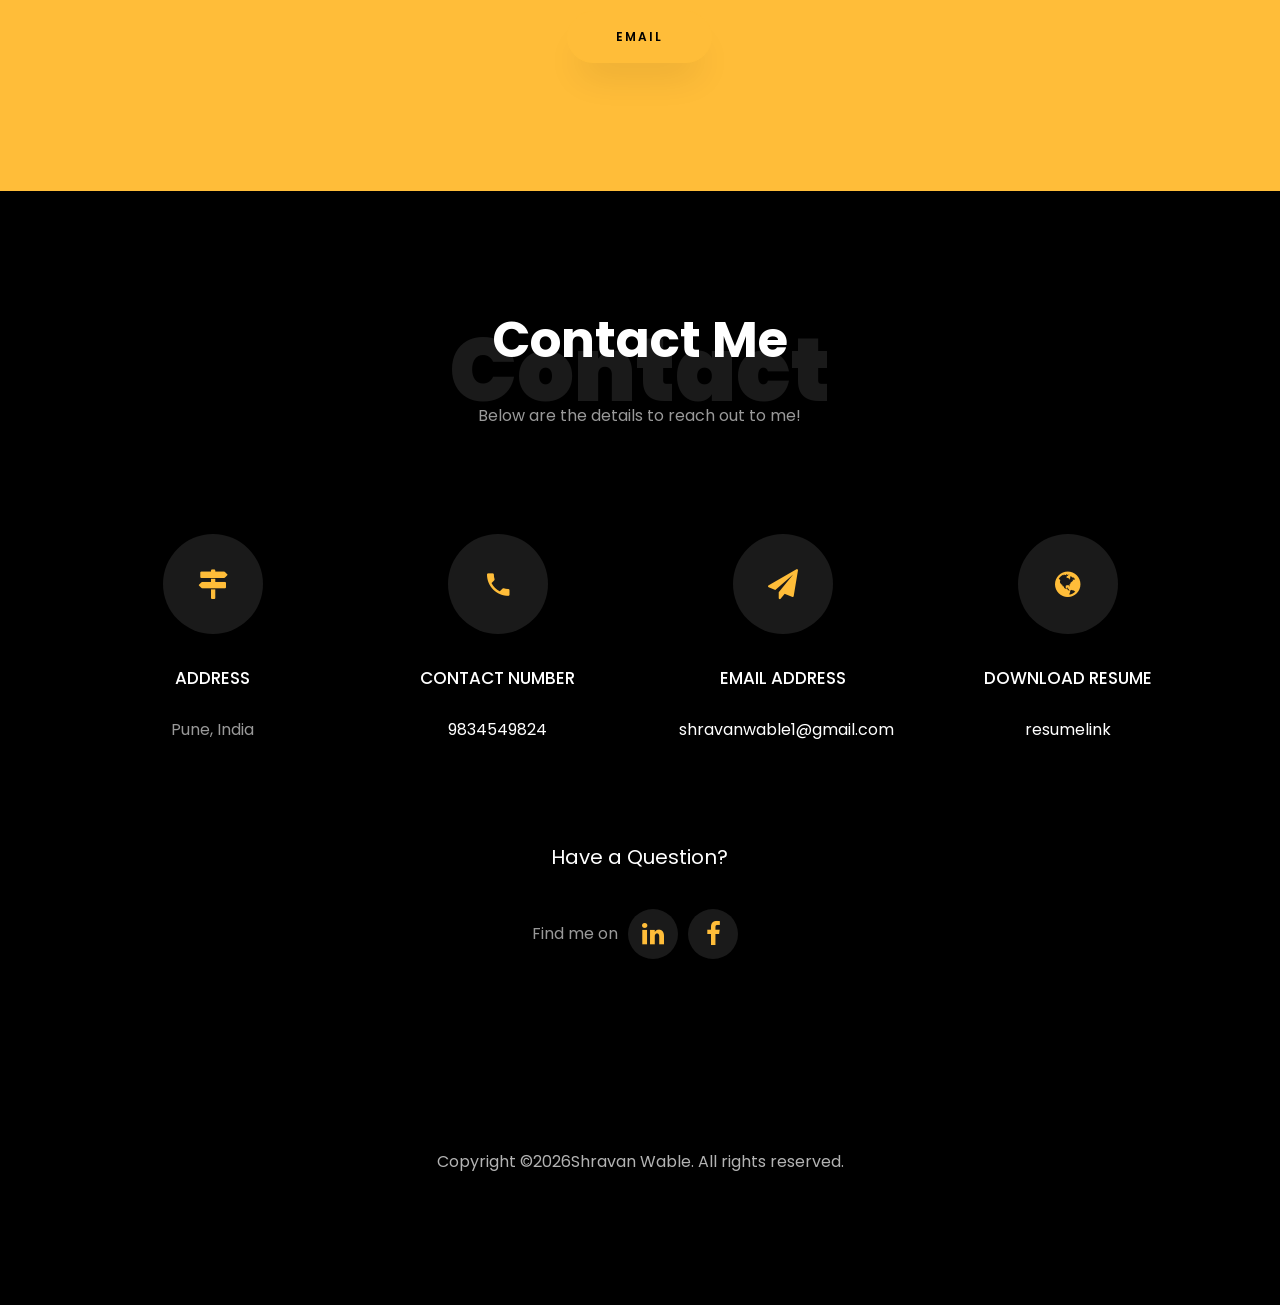
==== commit 715574fb: "Update index.html" ====
--- a/index.html
+++ b/index.html
@@ -427,7 +427,7 @@
 						<span class="date">2022-2026</span>
 						<h2>B.Tech Civil Engineering</h2>
 						<span class="position">Vishwakarma Institute of Information Technology</span>
-						<p class="mt-4">CGPA: 8</p>
+						<p class="mt-4">CGPA: 8.09</p>
 					</div>
 				</div>
 				<div class="col-md-6">
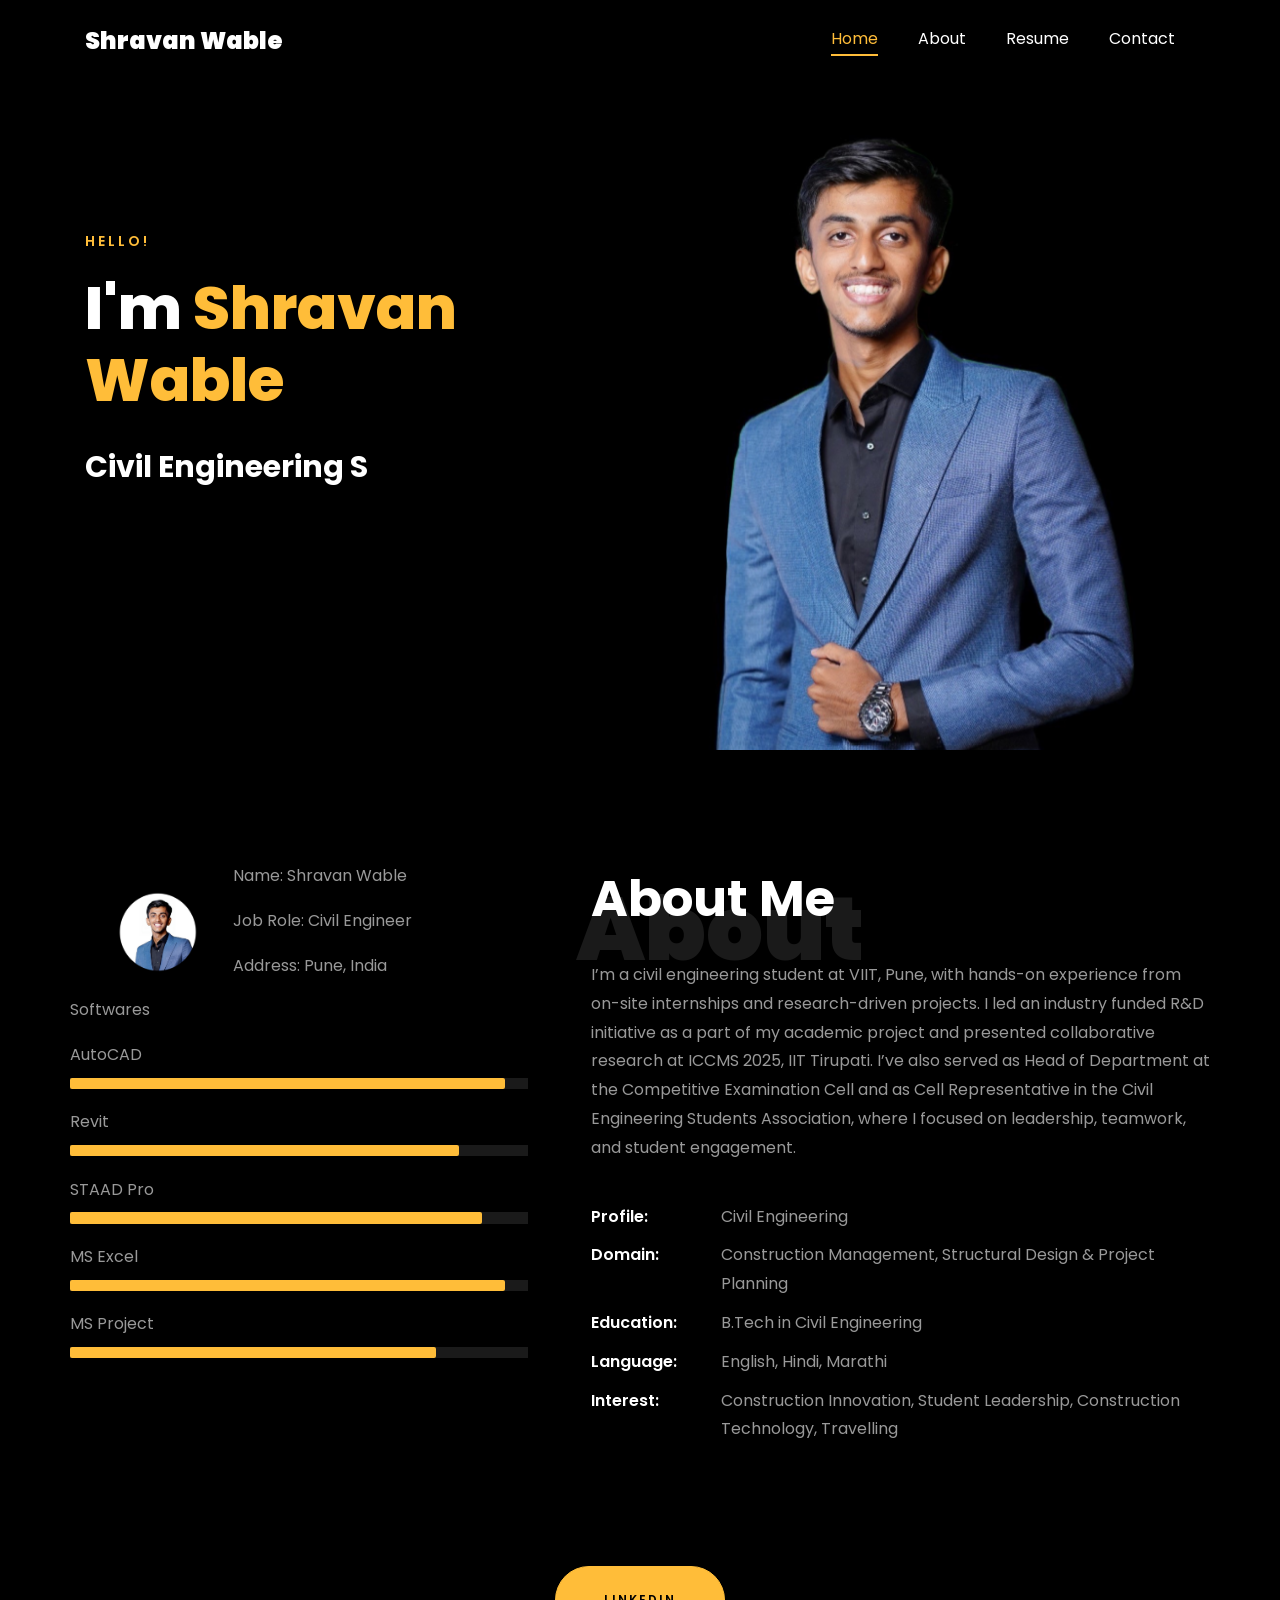
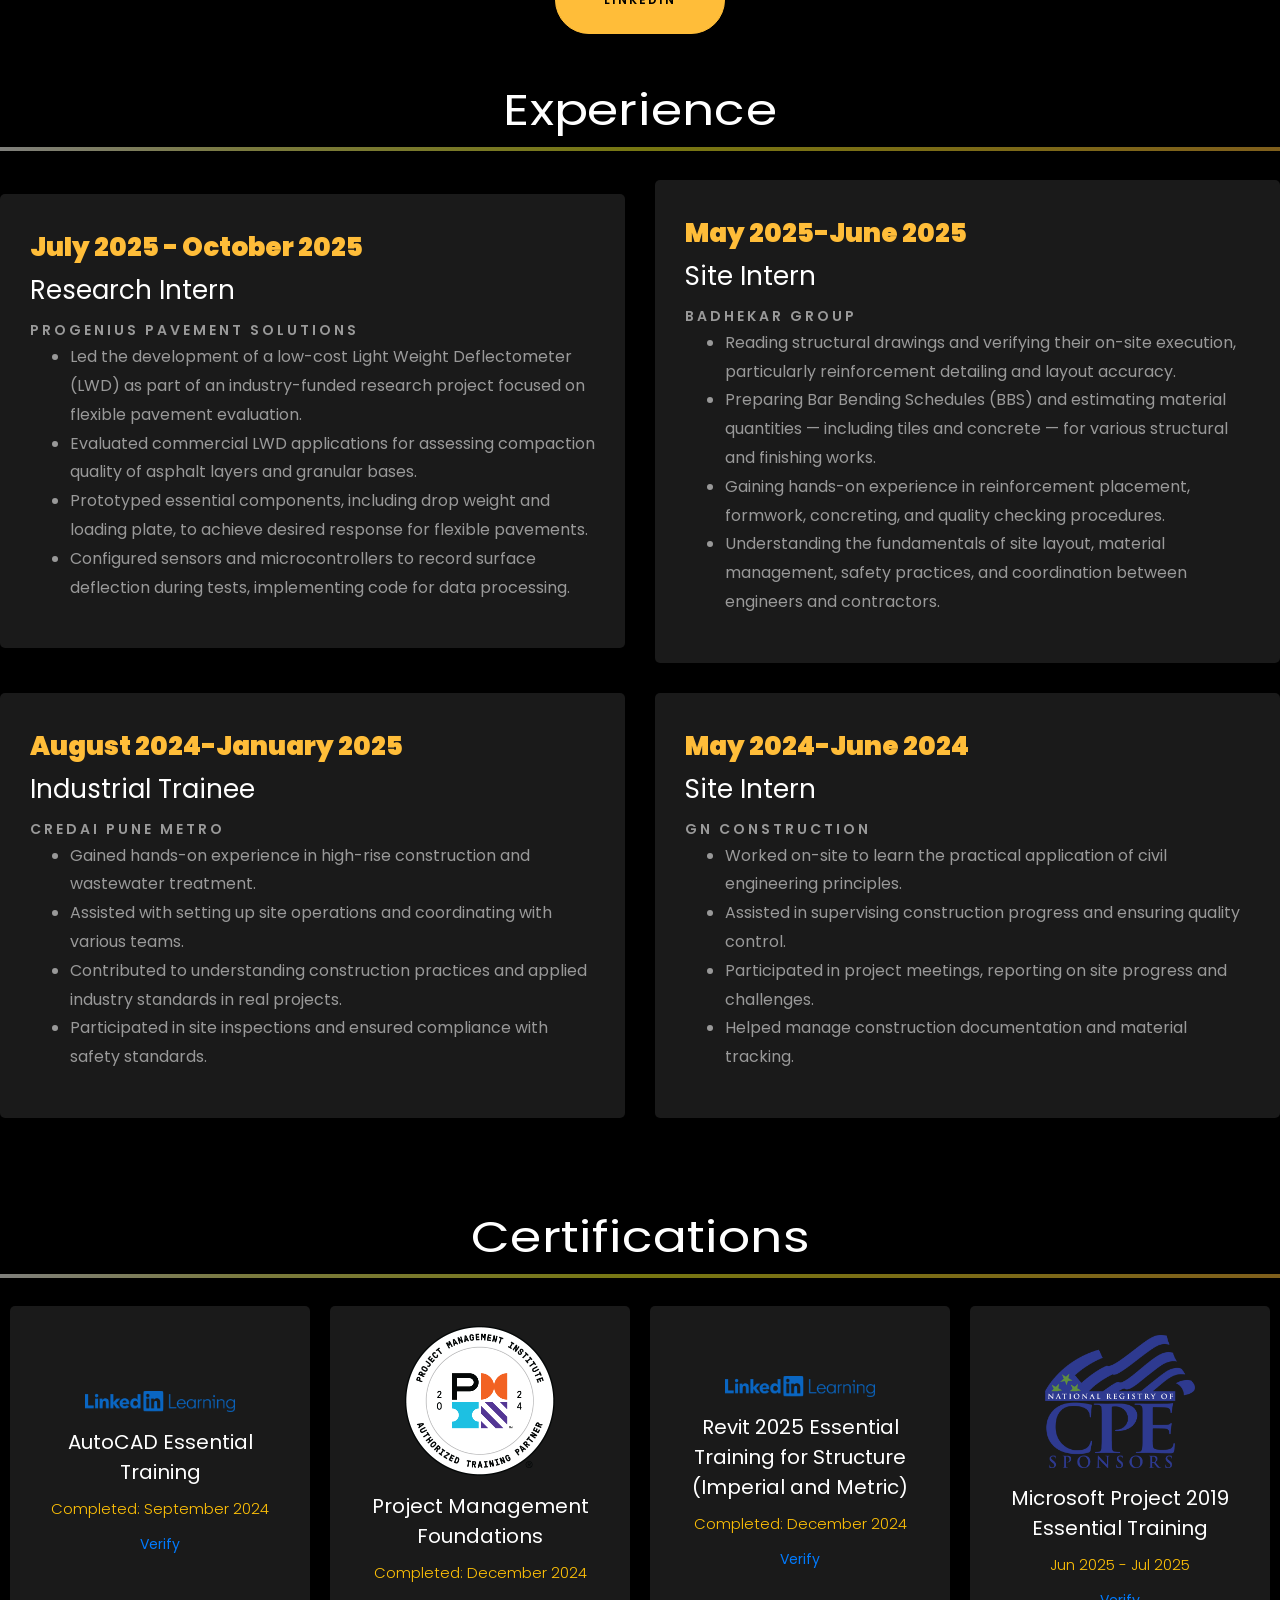
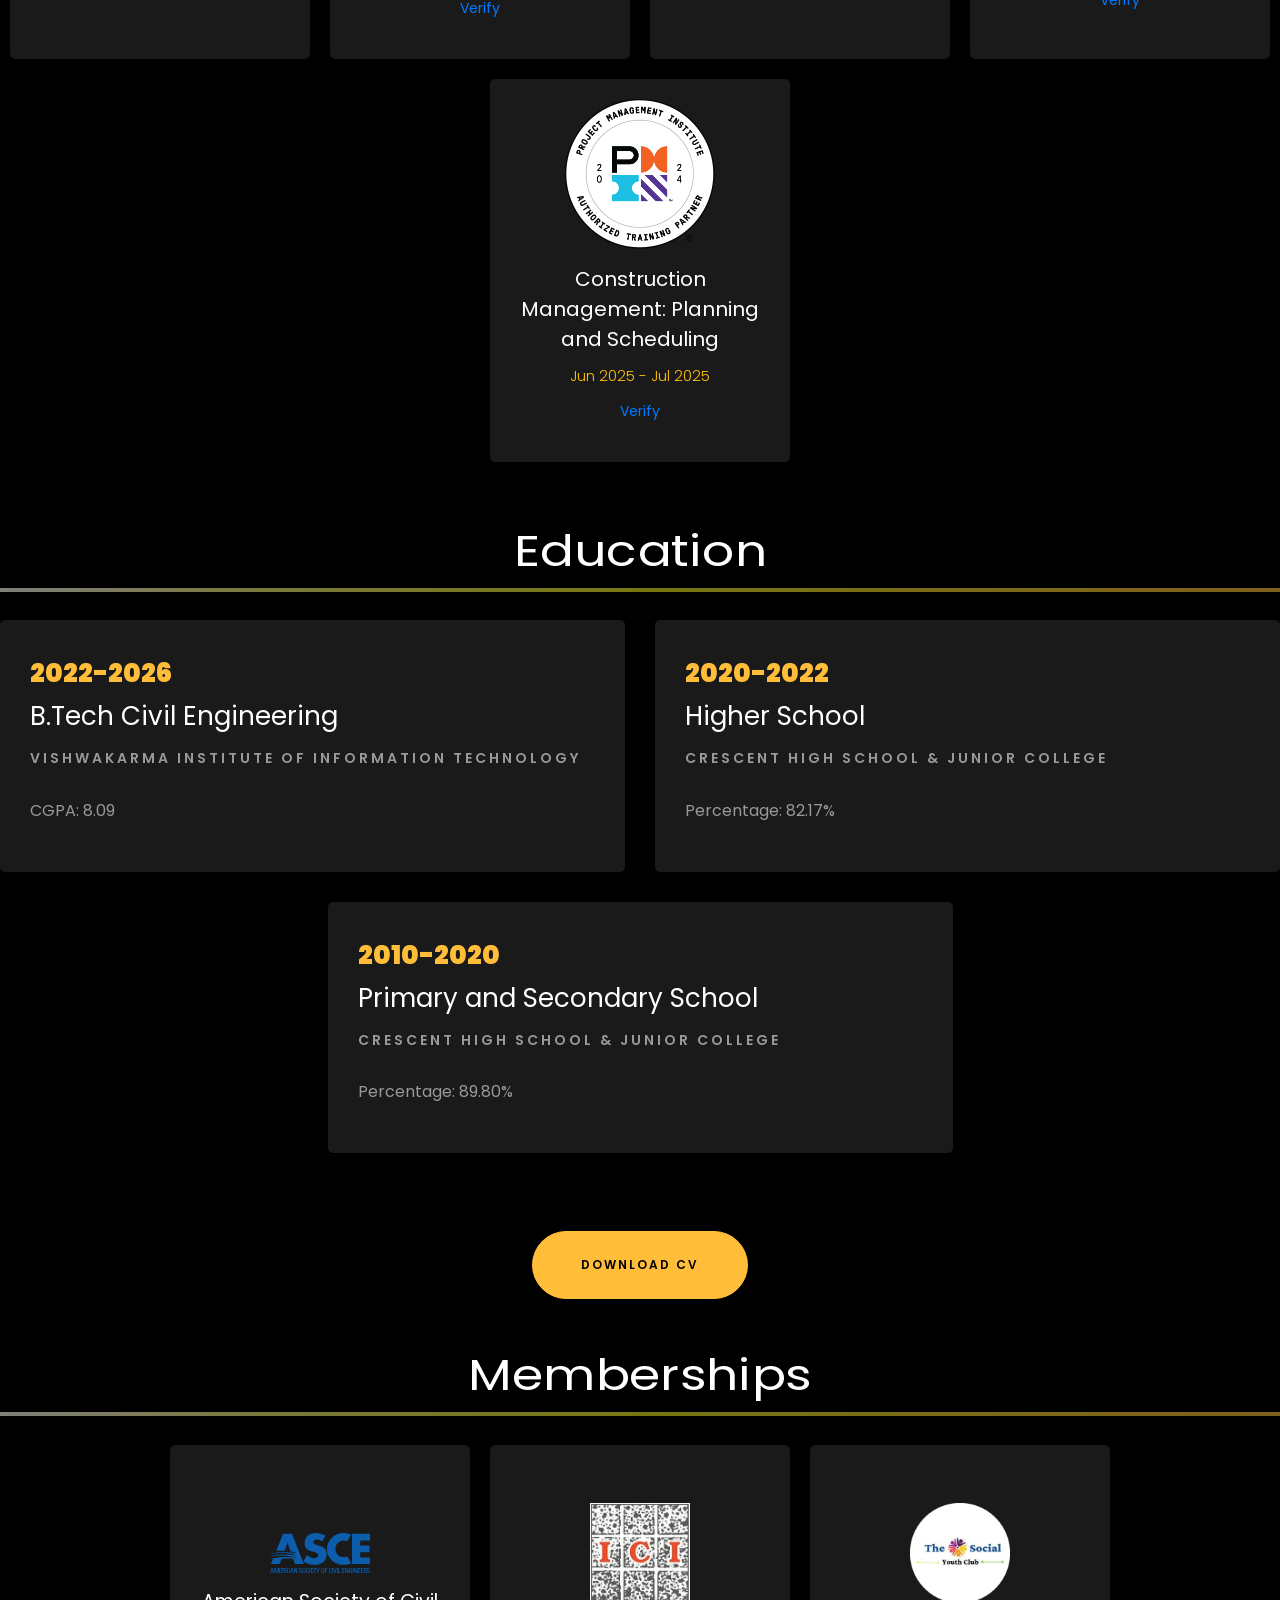
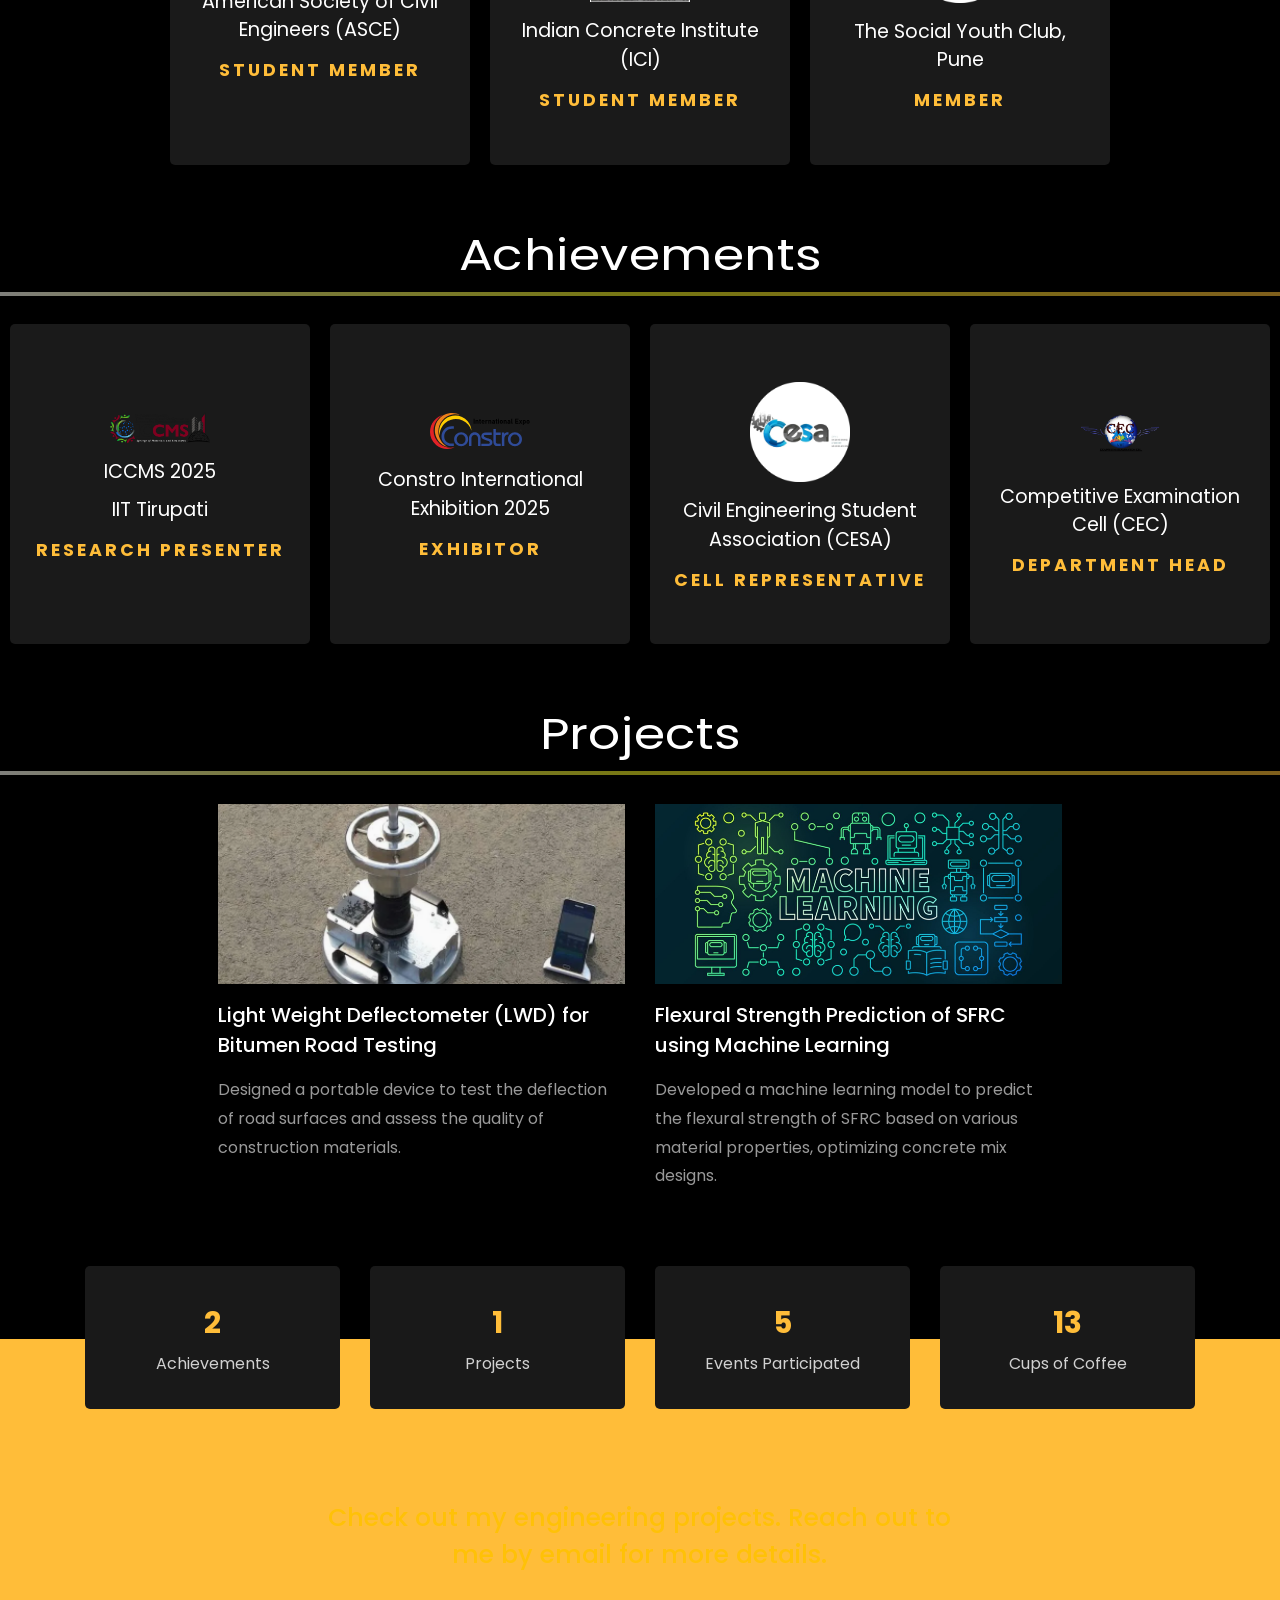
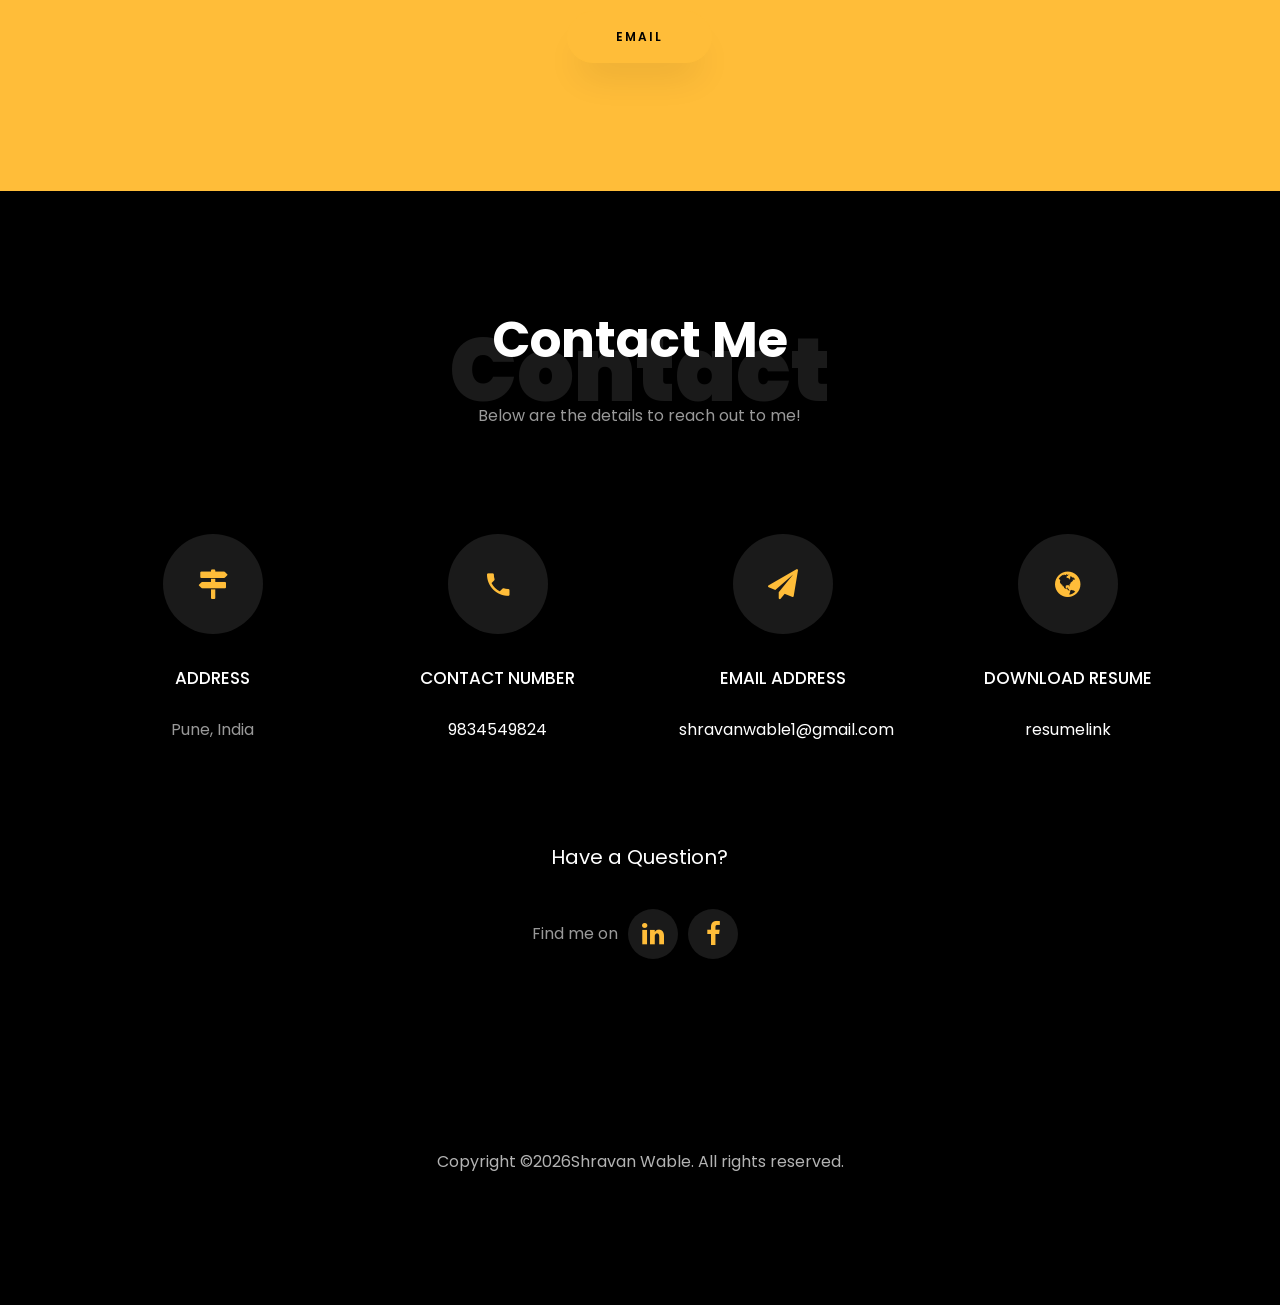
==== commit 48edf3f4: "Update index.html" ====
--- a/index.html
+++ b/index.html
@@ -487,7 +487,7 @@
 
 	<section>
 			<div class="row">
-				<h1 class="big-4">Activities and Honors</h1>
+				<h1 class="big-4">Achievements</h1>
 				<div class="underline"></div>
 			</div>
 			<br>
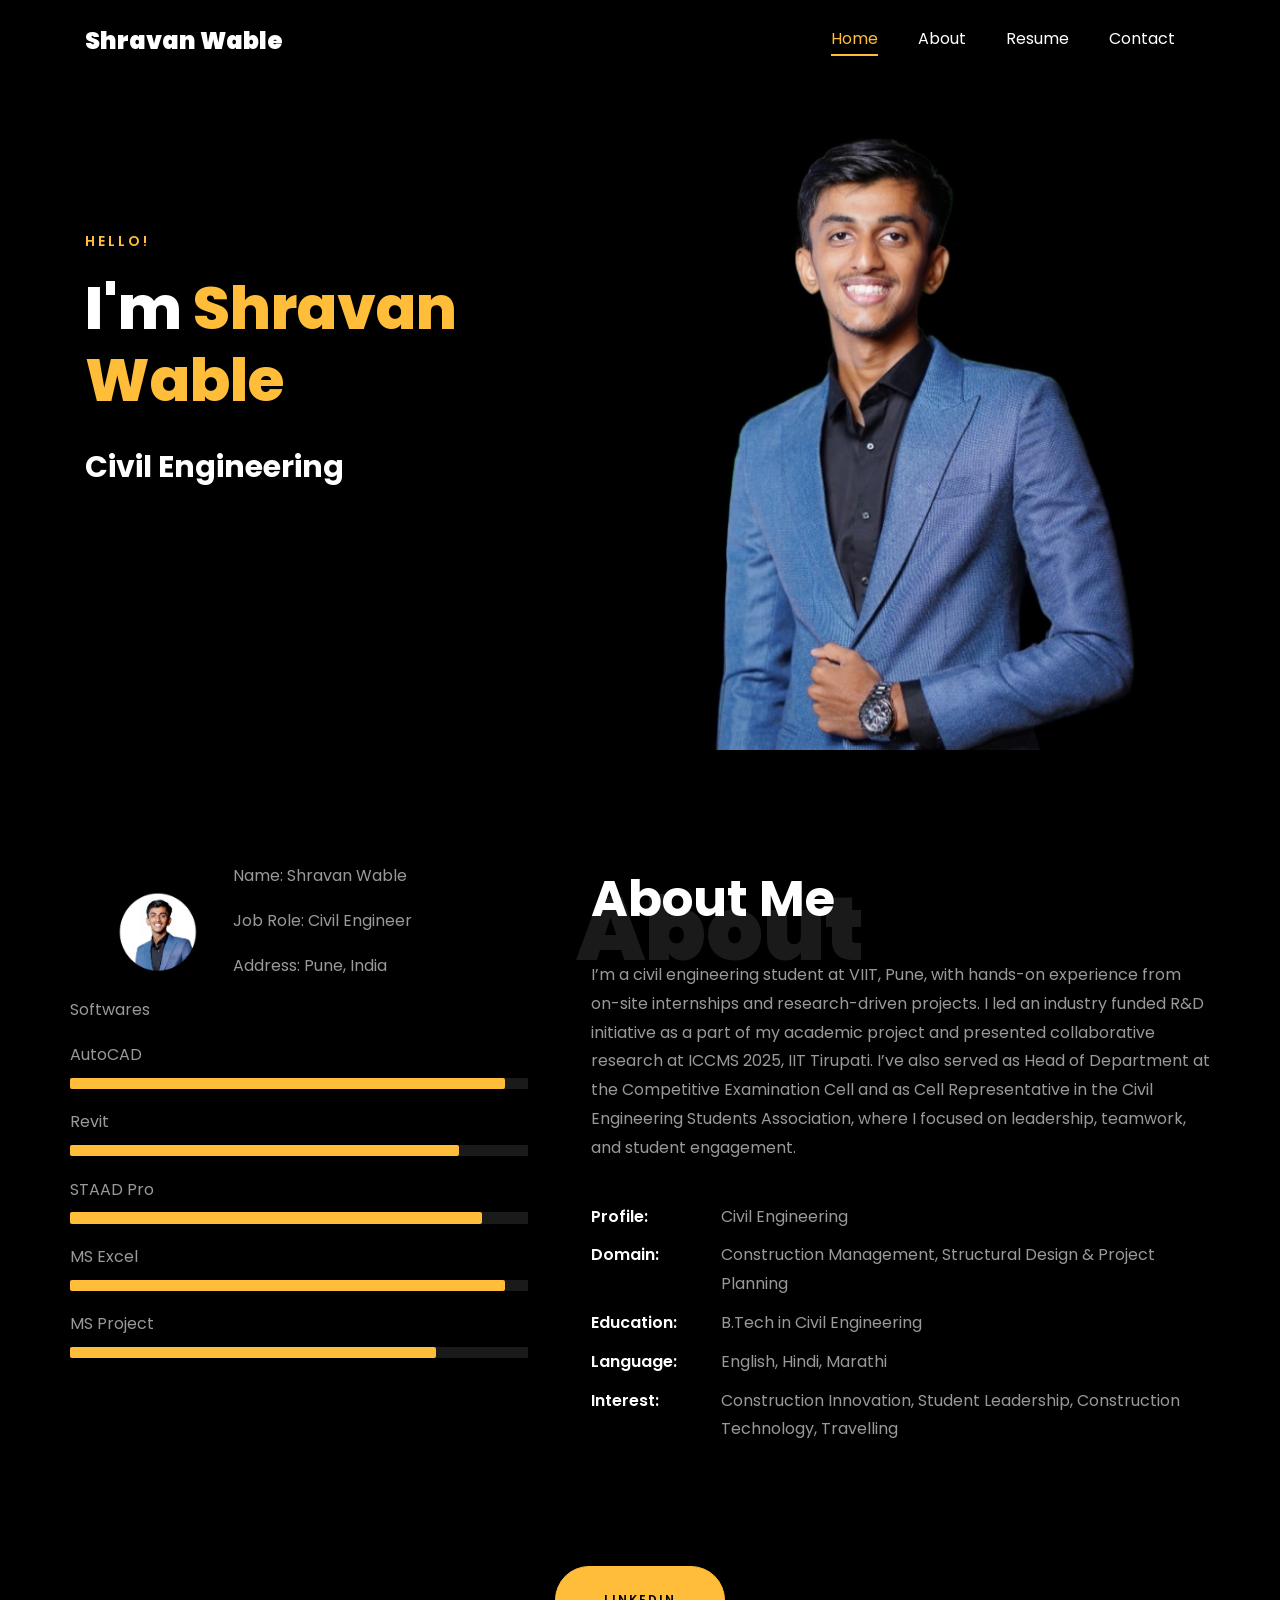
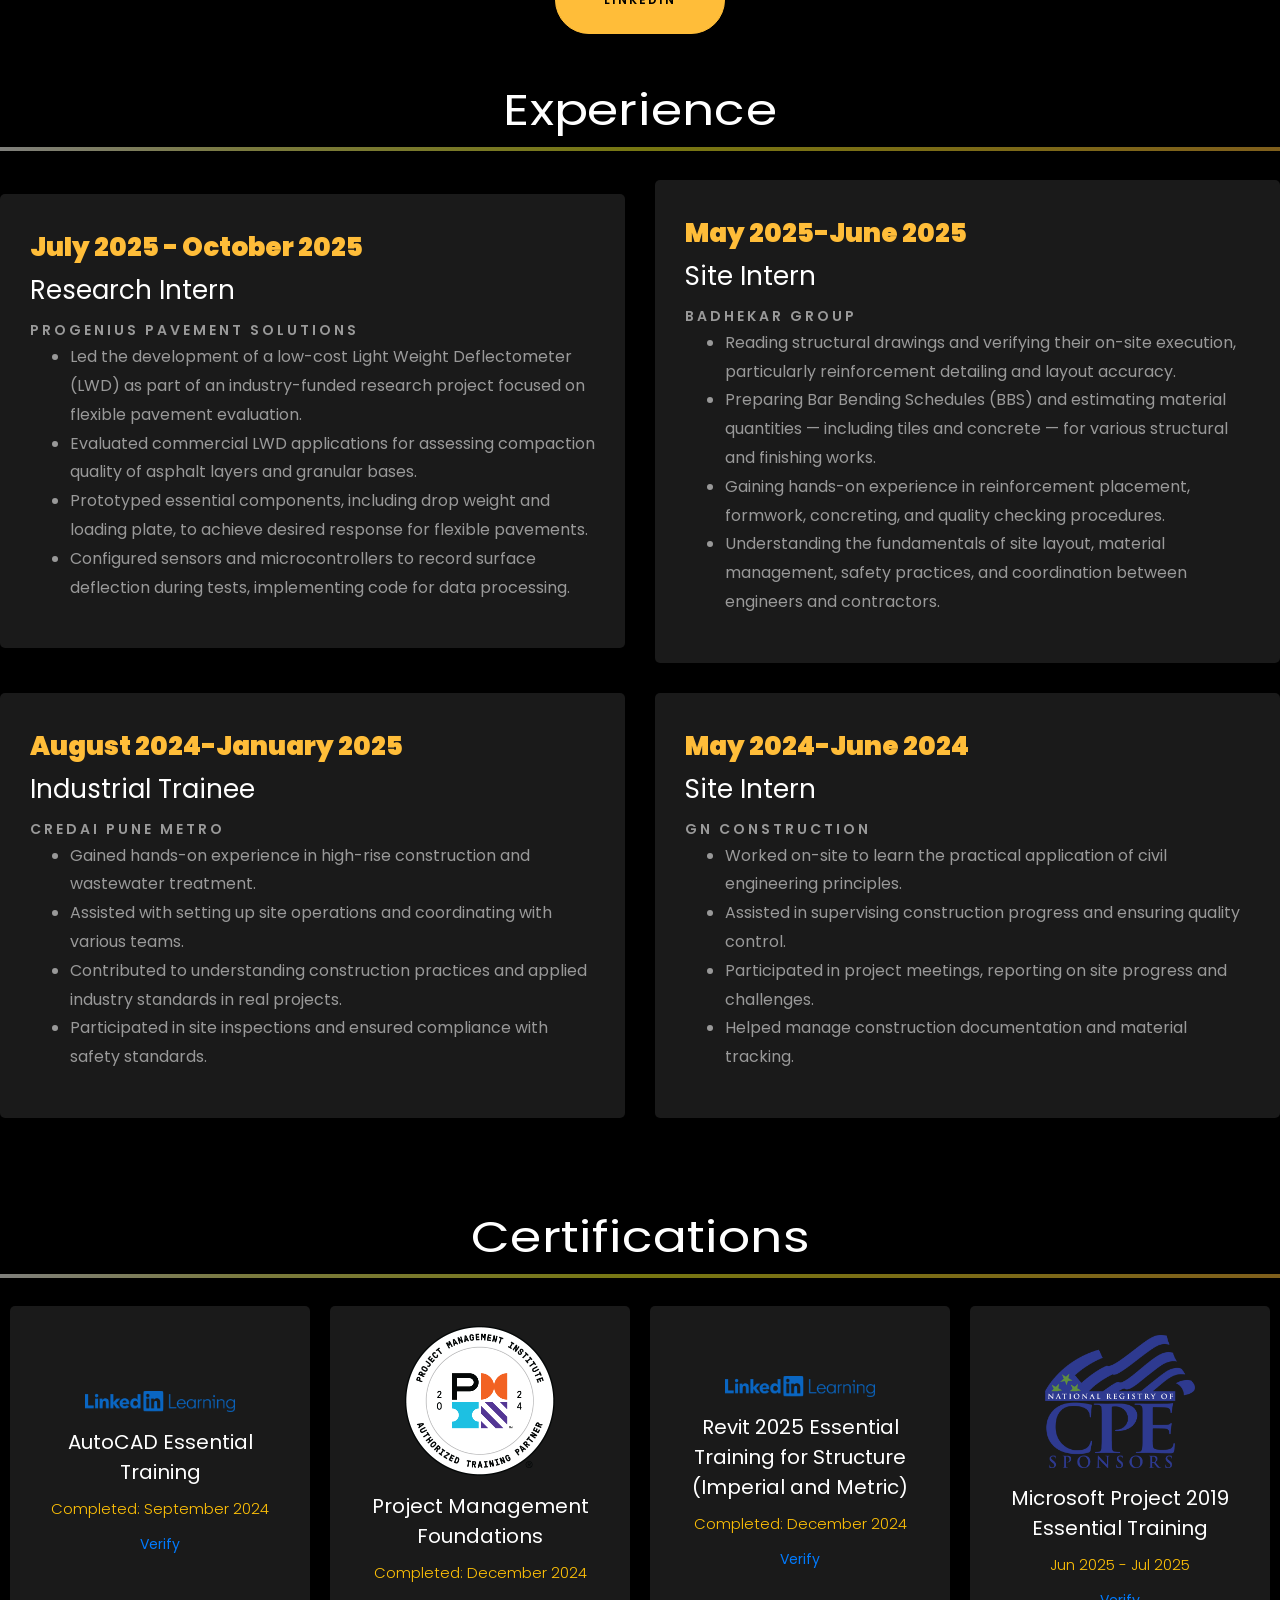
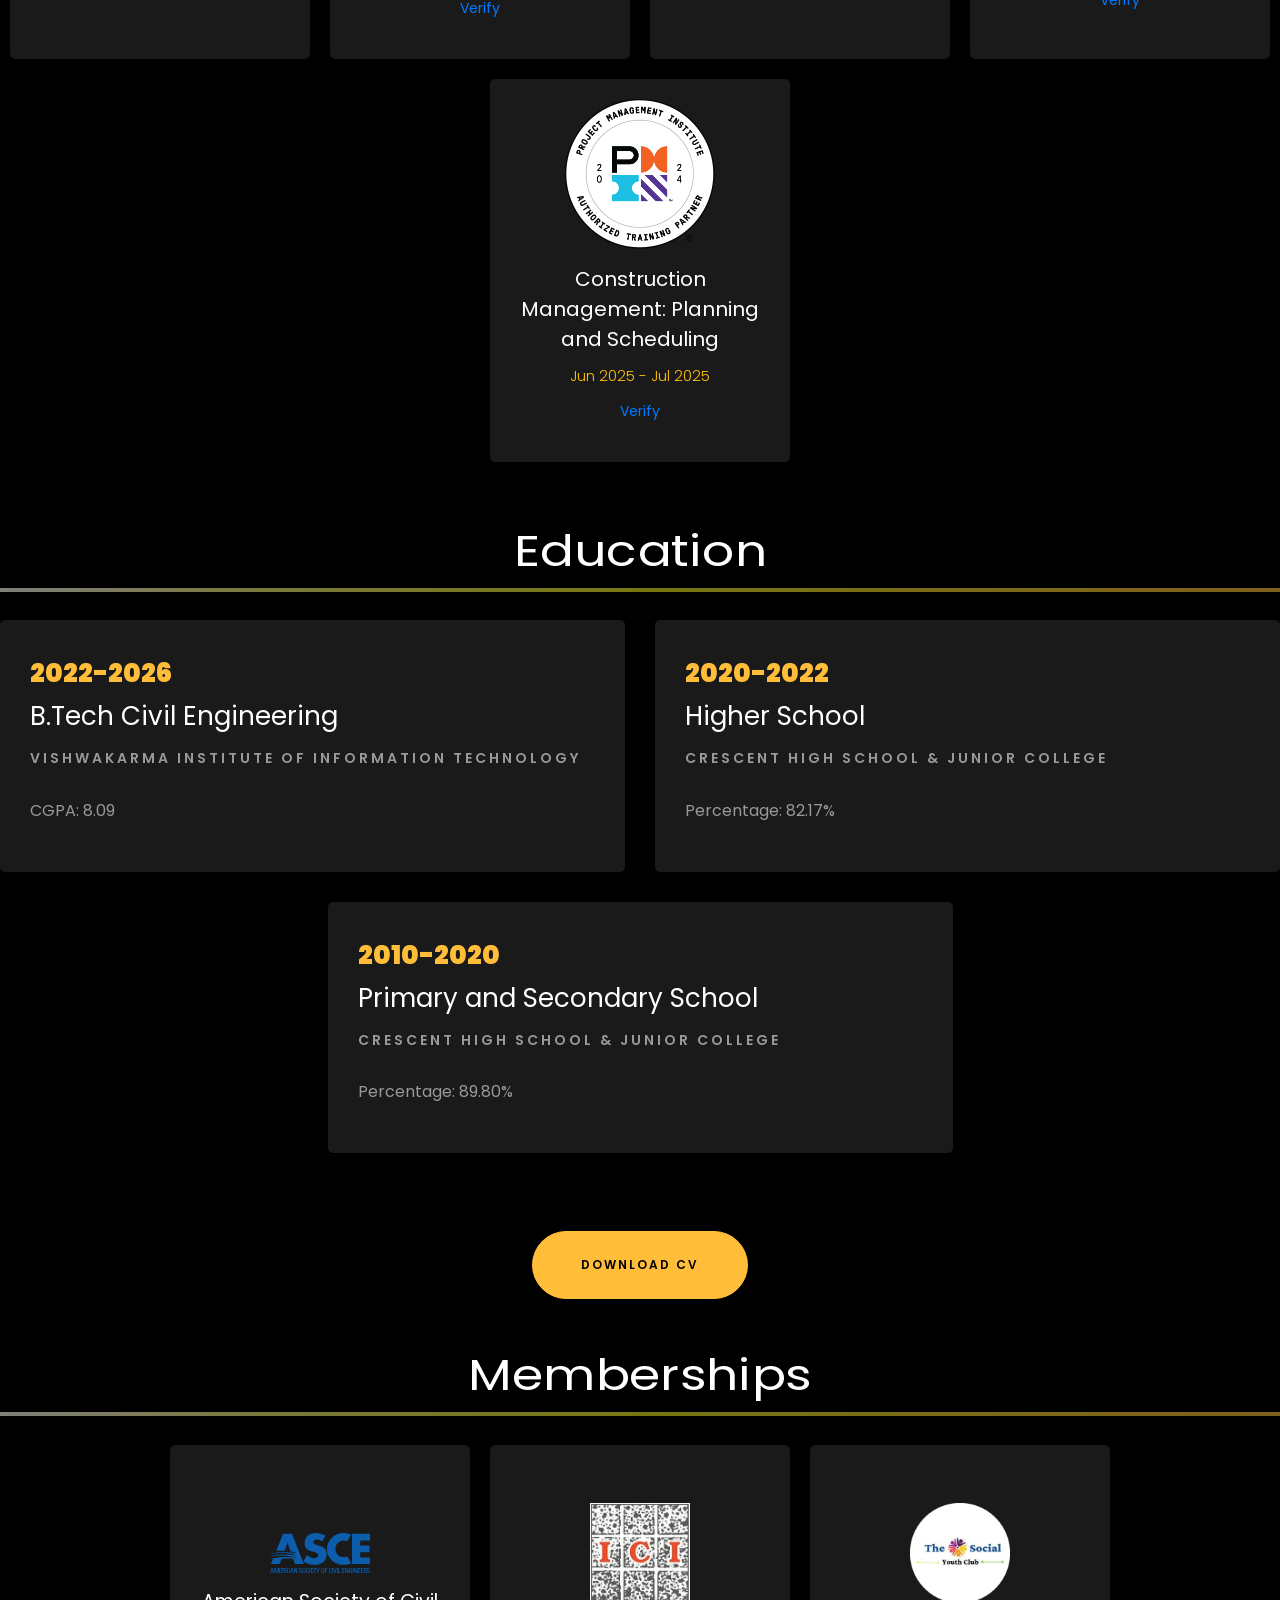
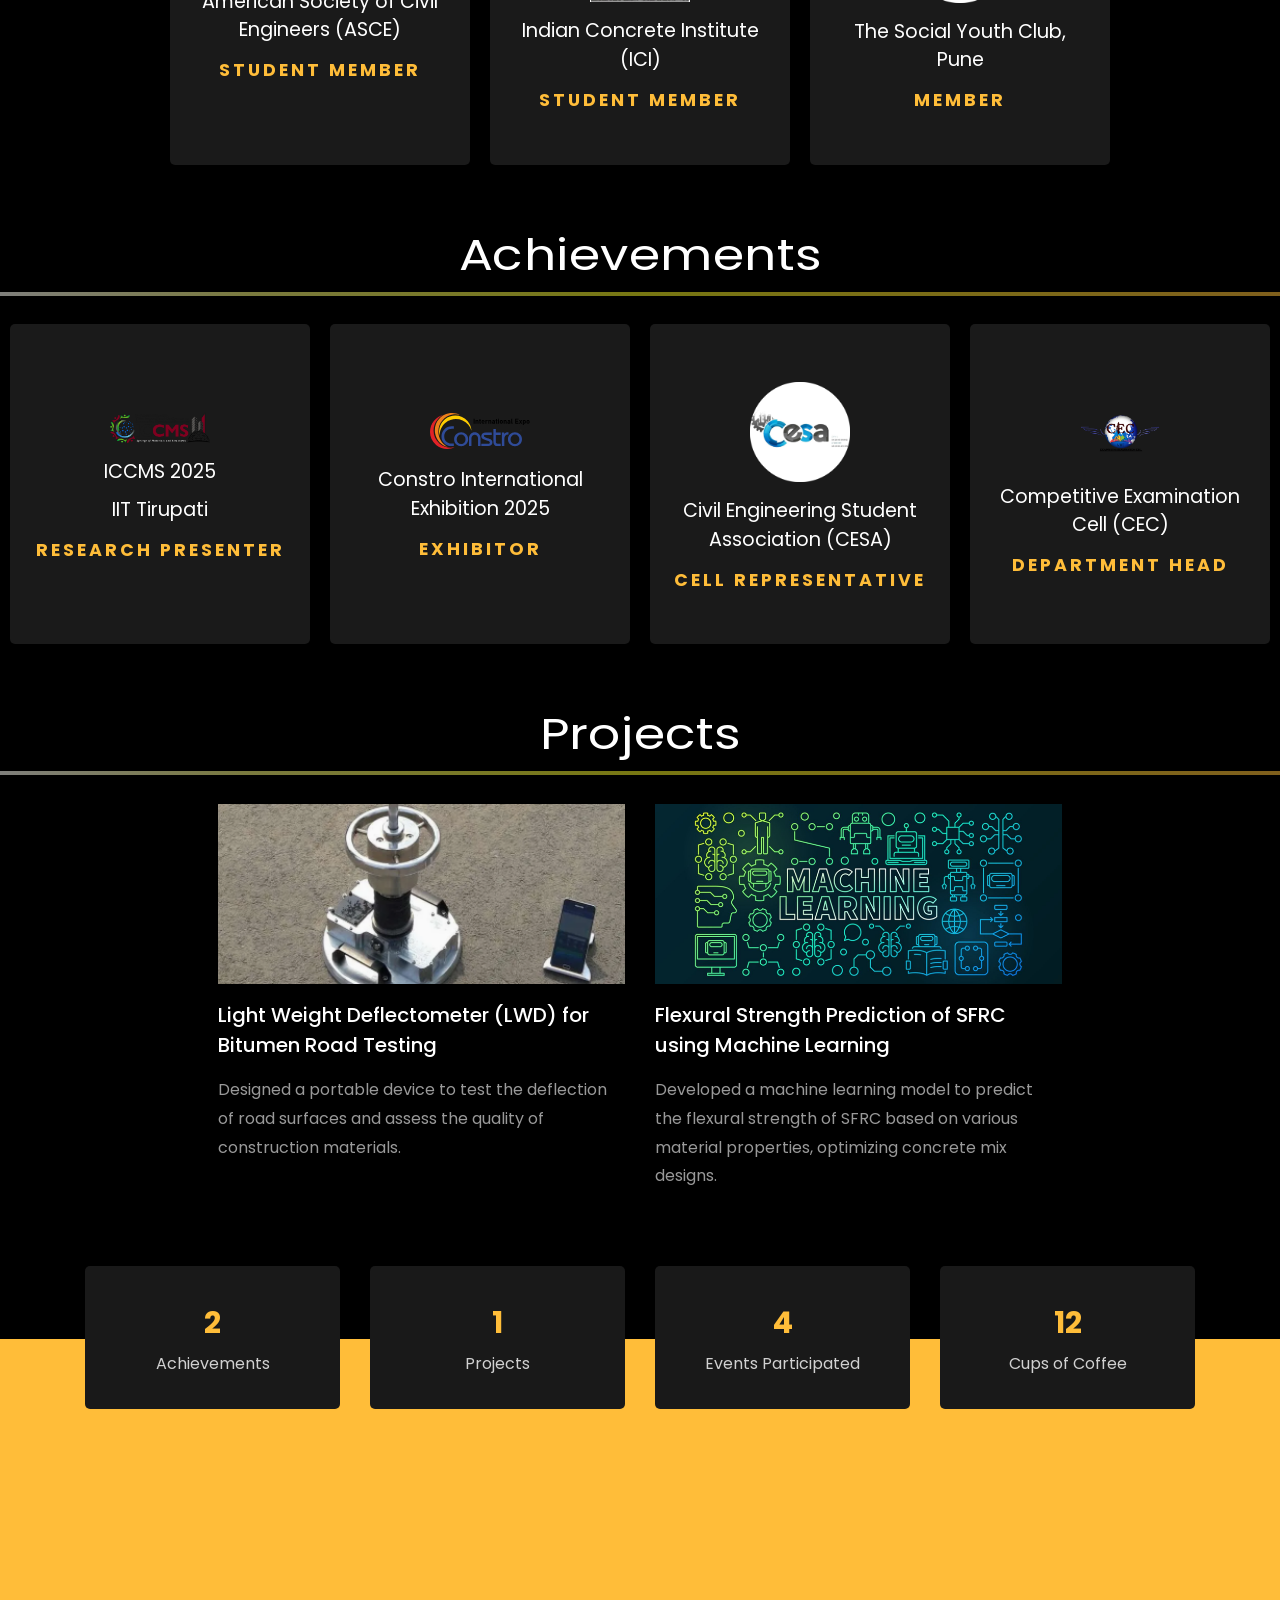
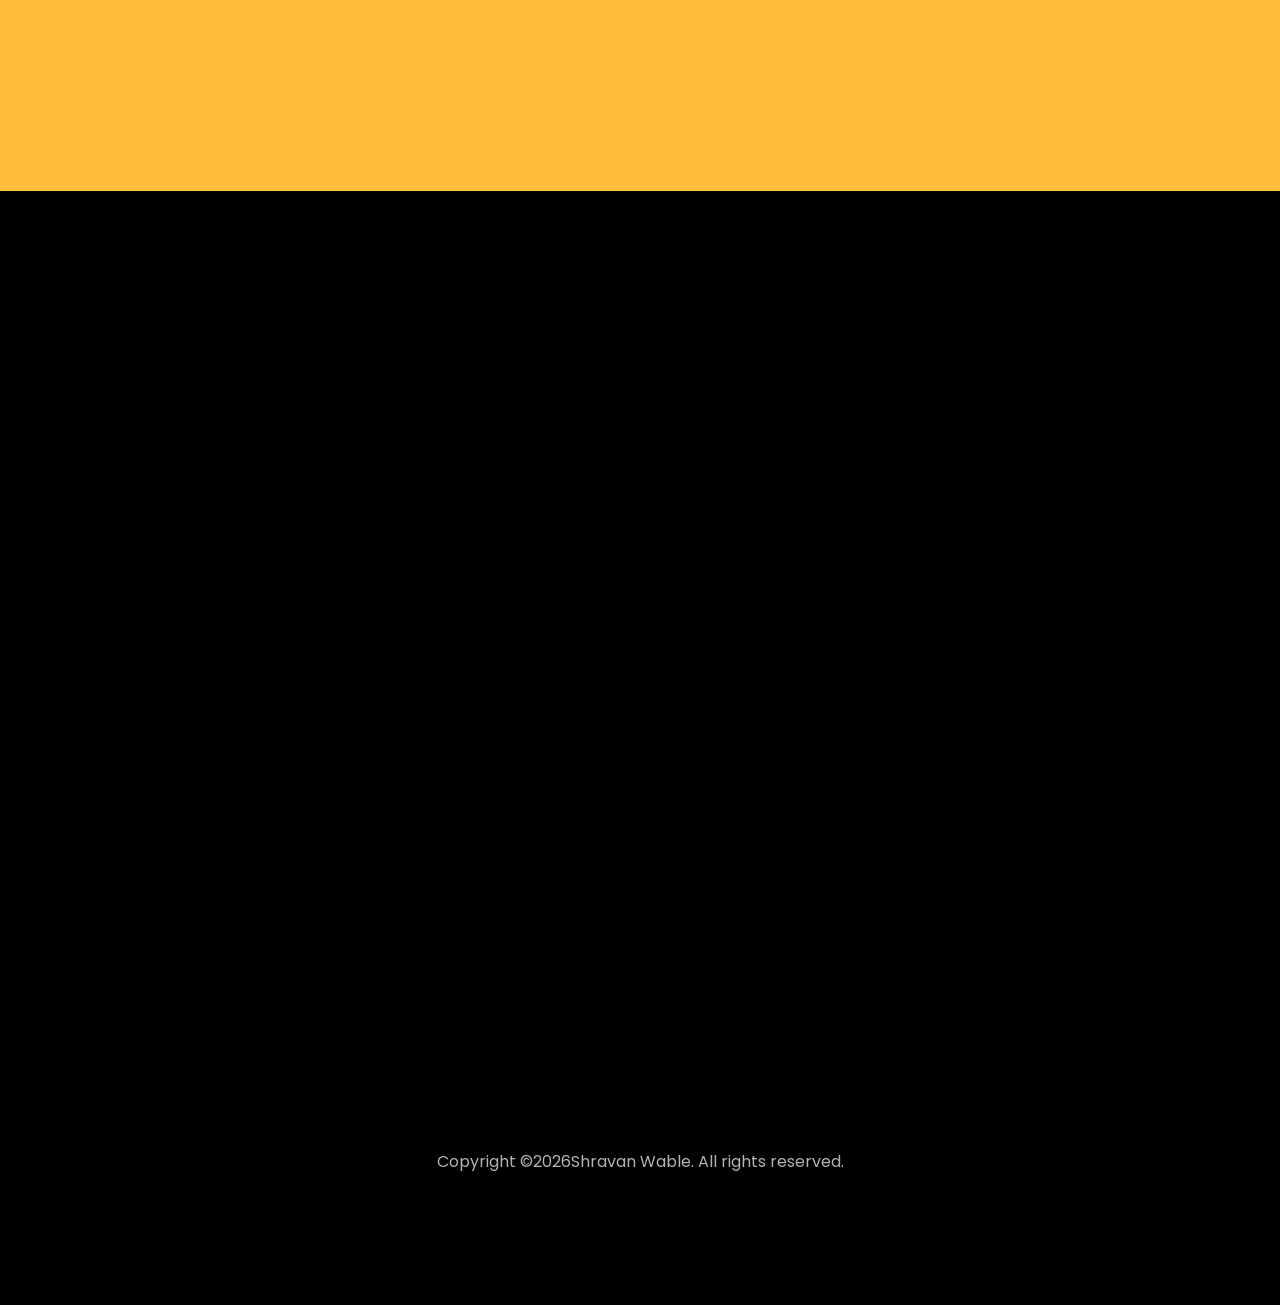
==== commit 441f6973: "Update index.html" ====
--- a/index.html
+++ b/index.html
@@ -648,7 +648,7 @@
           			<span class="icon-globe"></span>
           		</div>
           		<h3 class="mb-4">Download Resume</h3>
-	            <p><a href="#">resumelink</a></p>
+	            <p><a href="CV Shravan.pdf">resumelink</a></p>
 	          </div>
           </div>
 		  
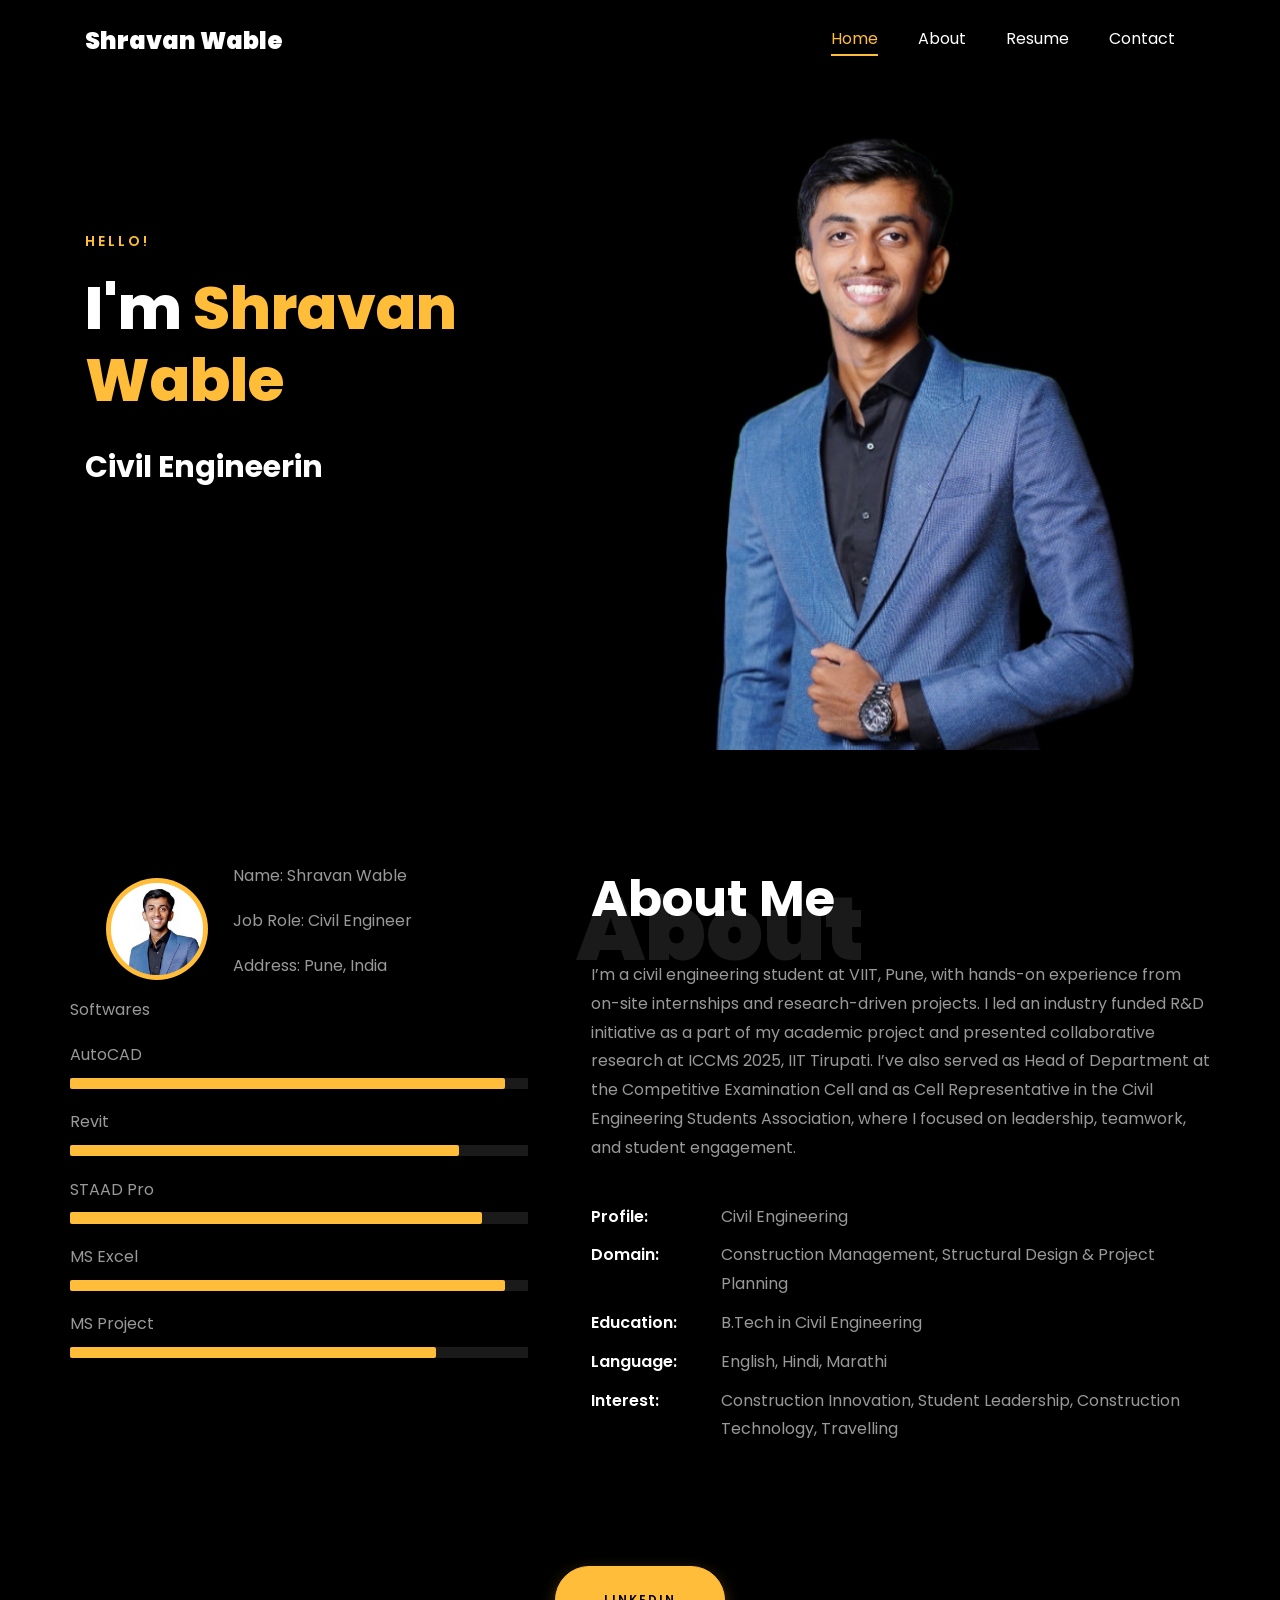
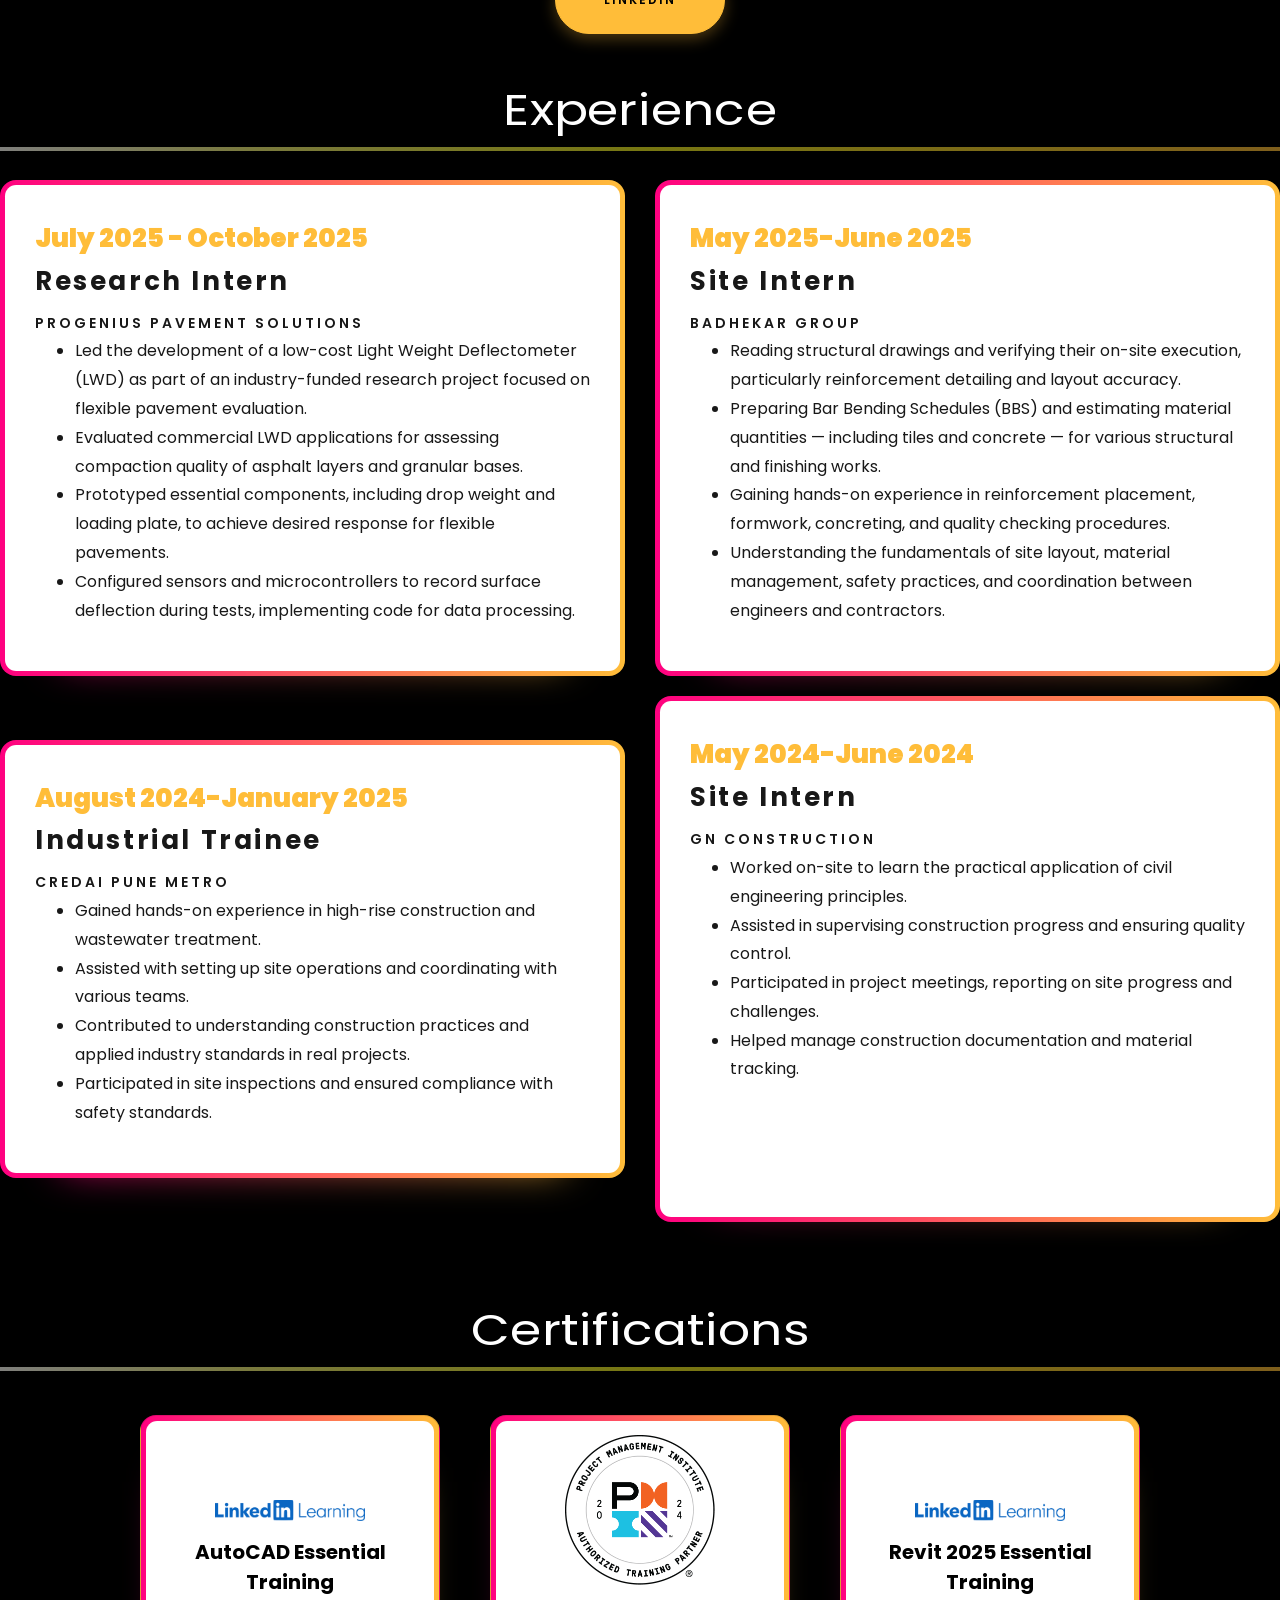
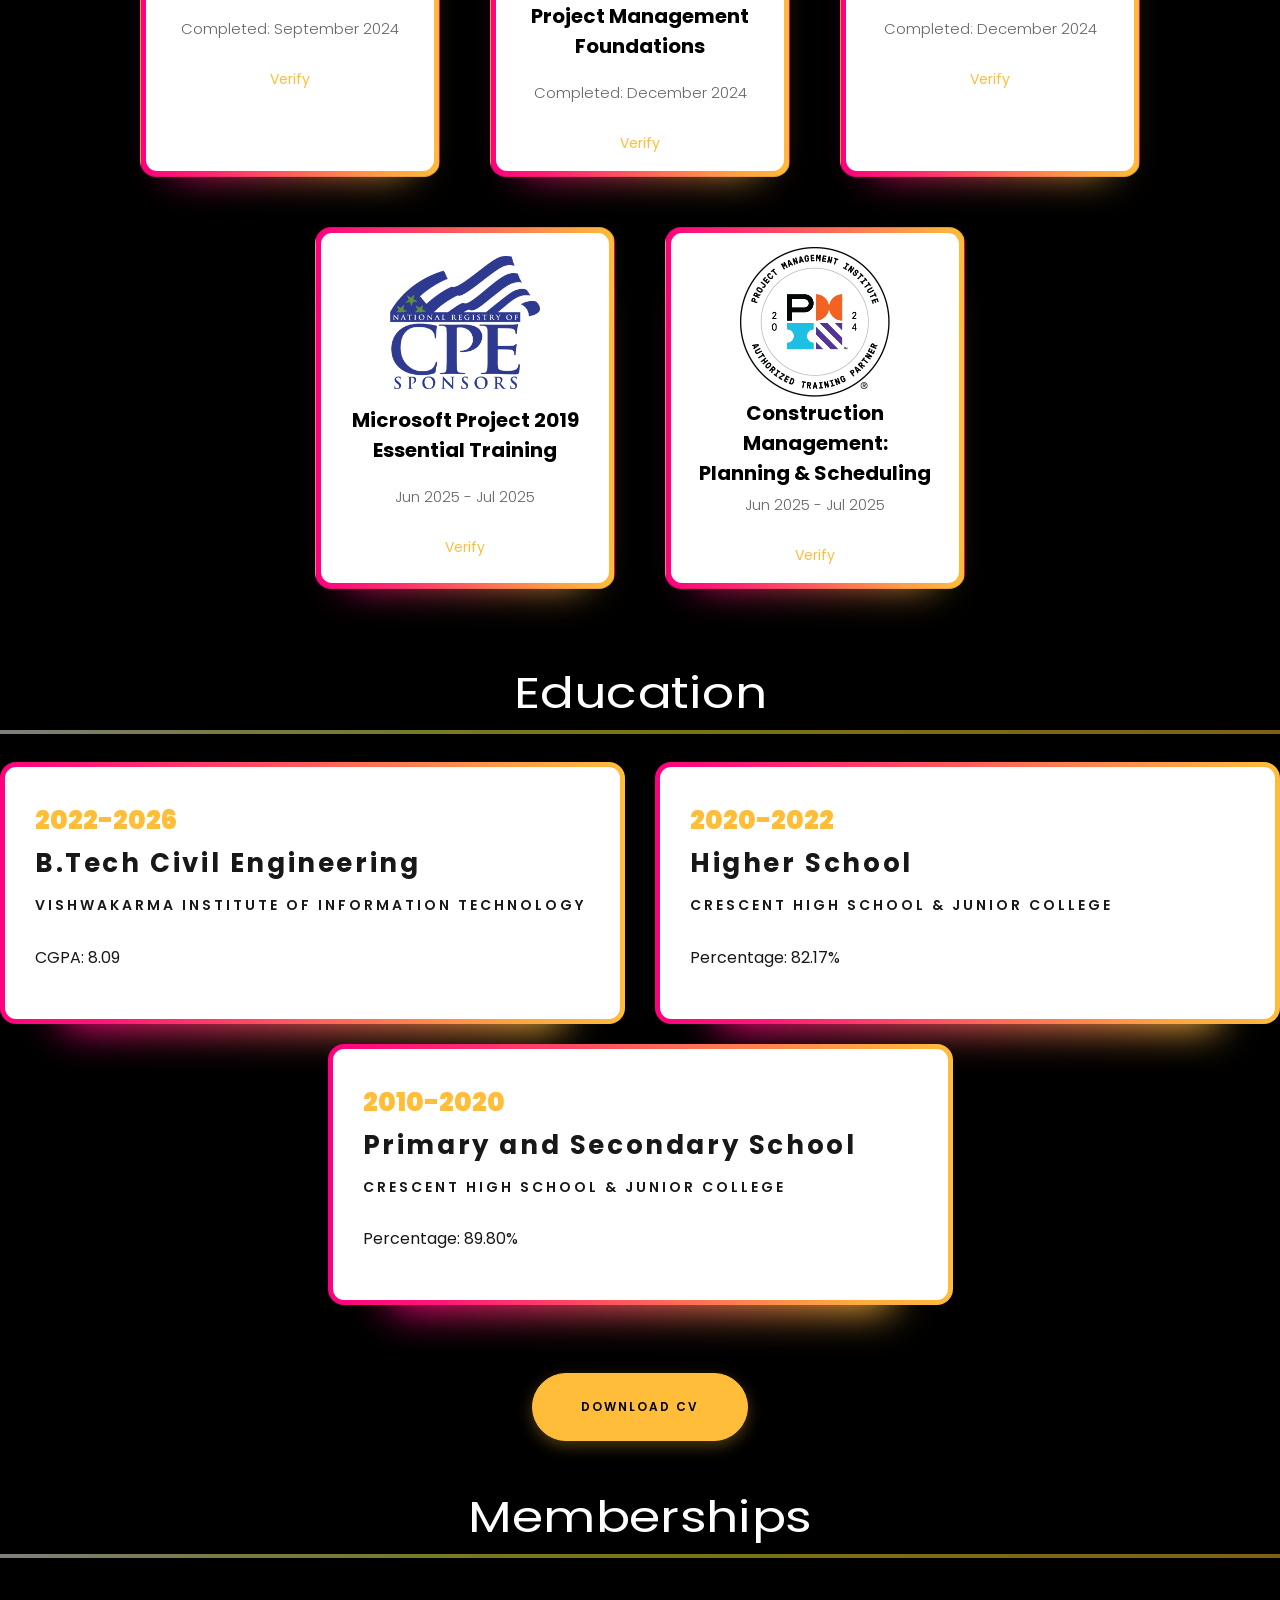
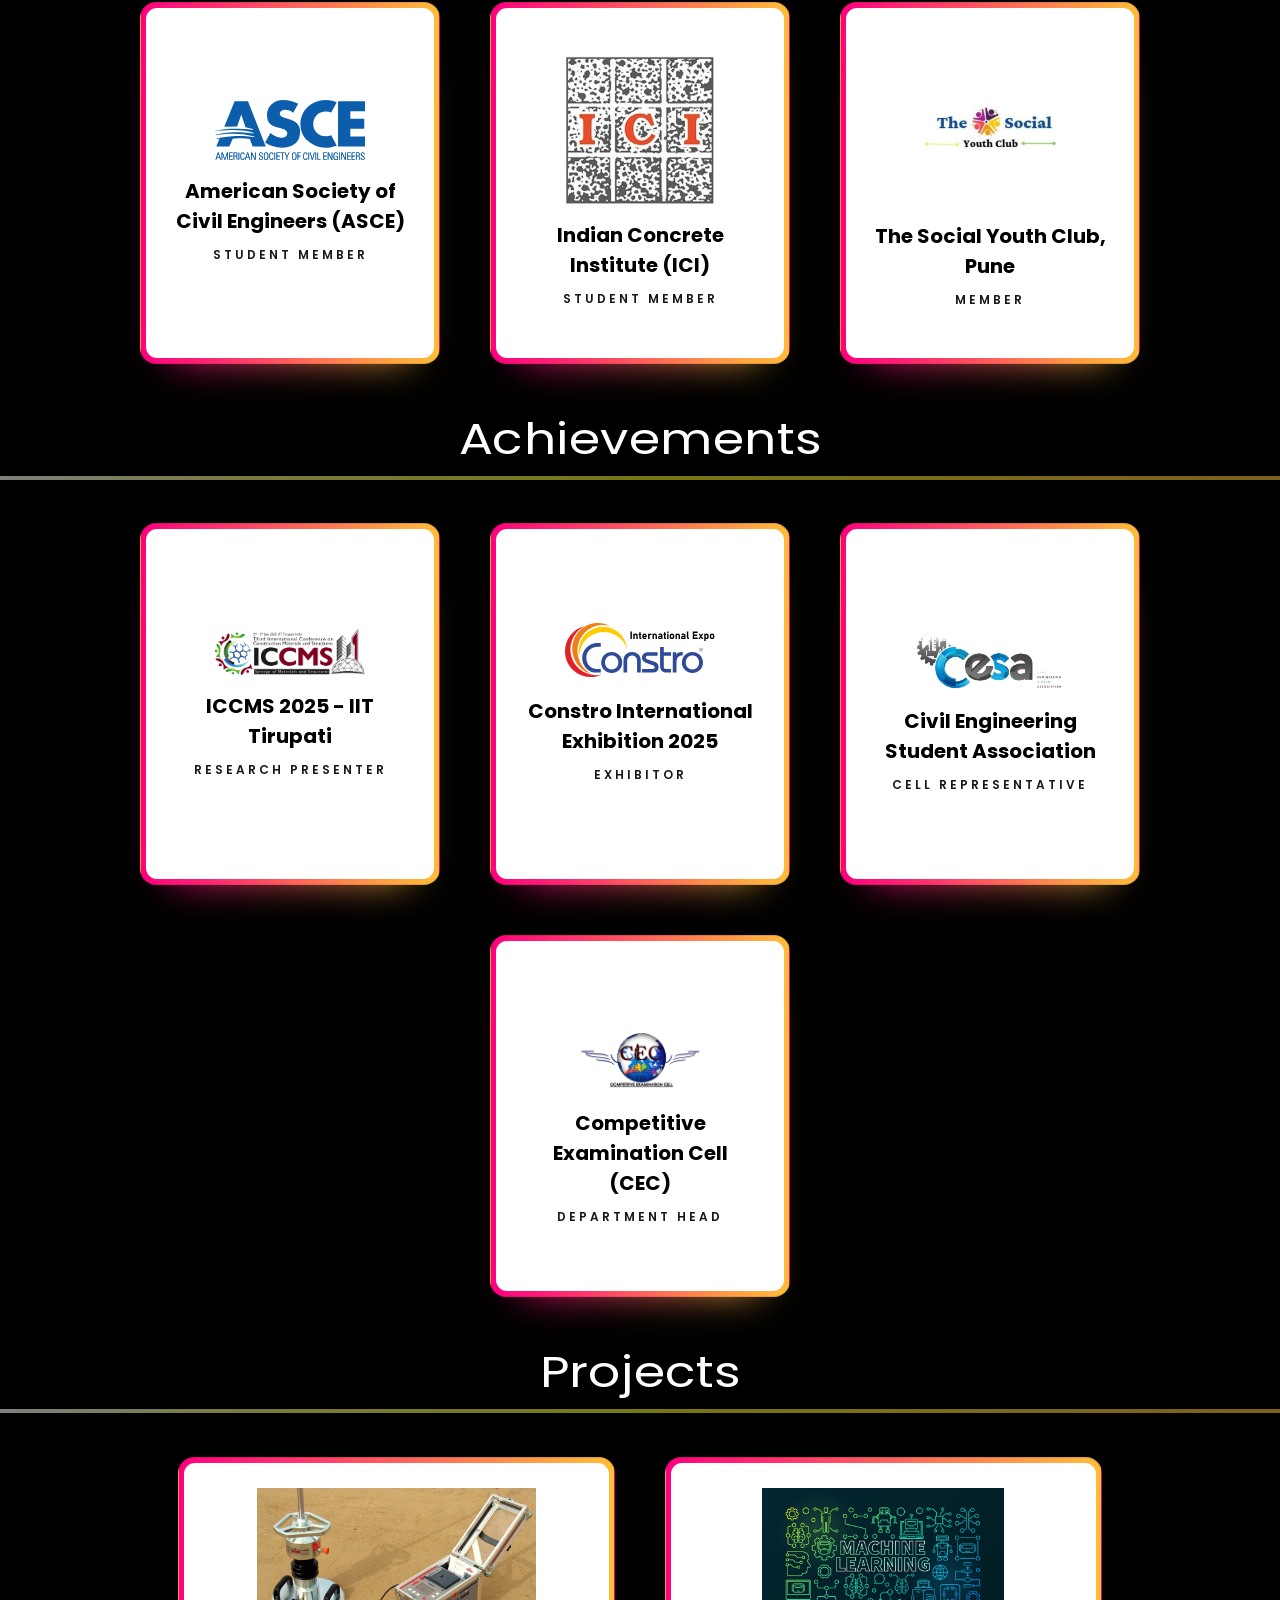
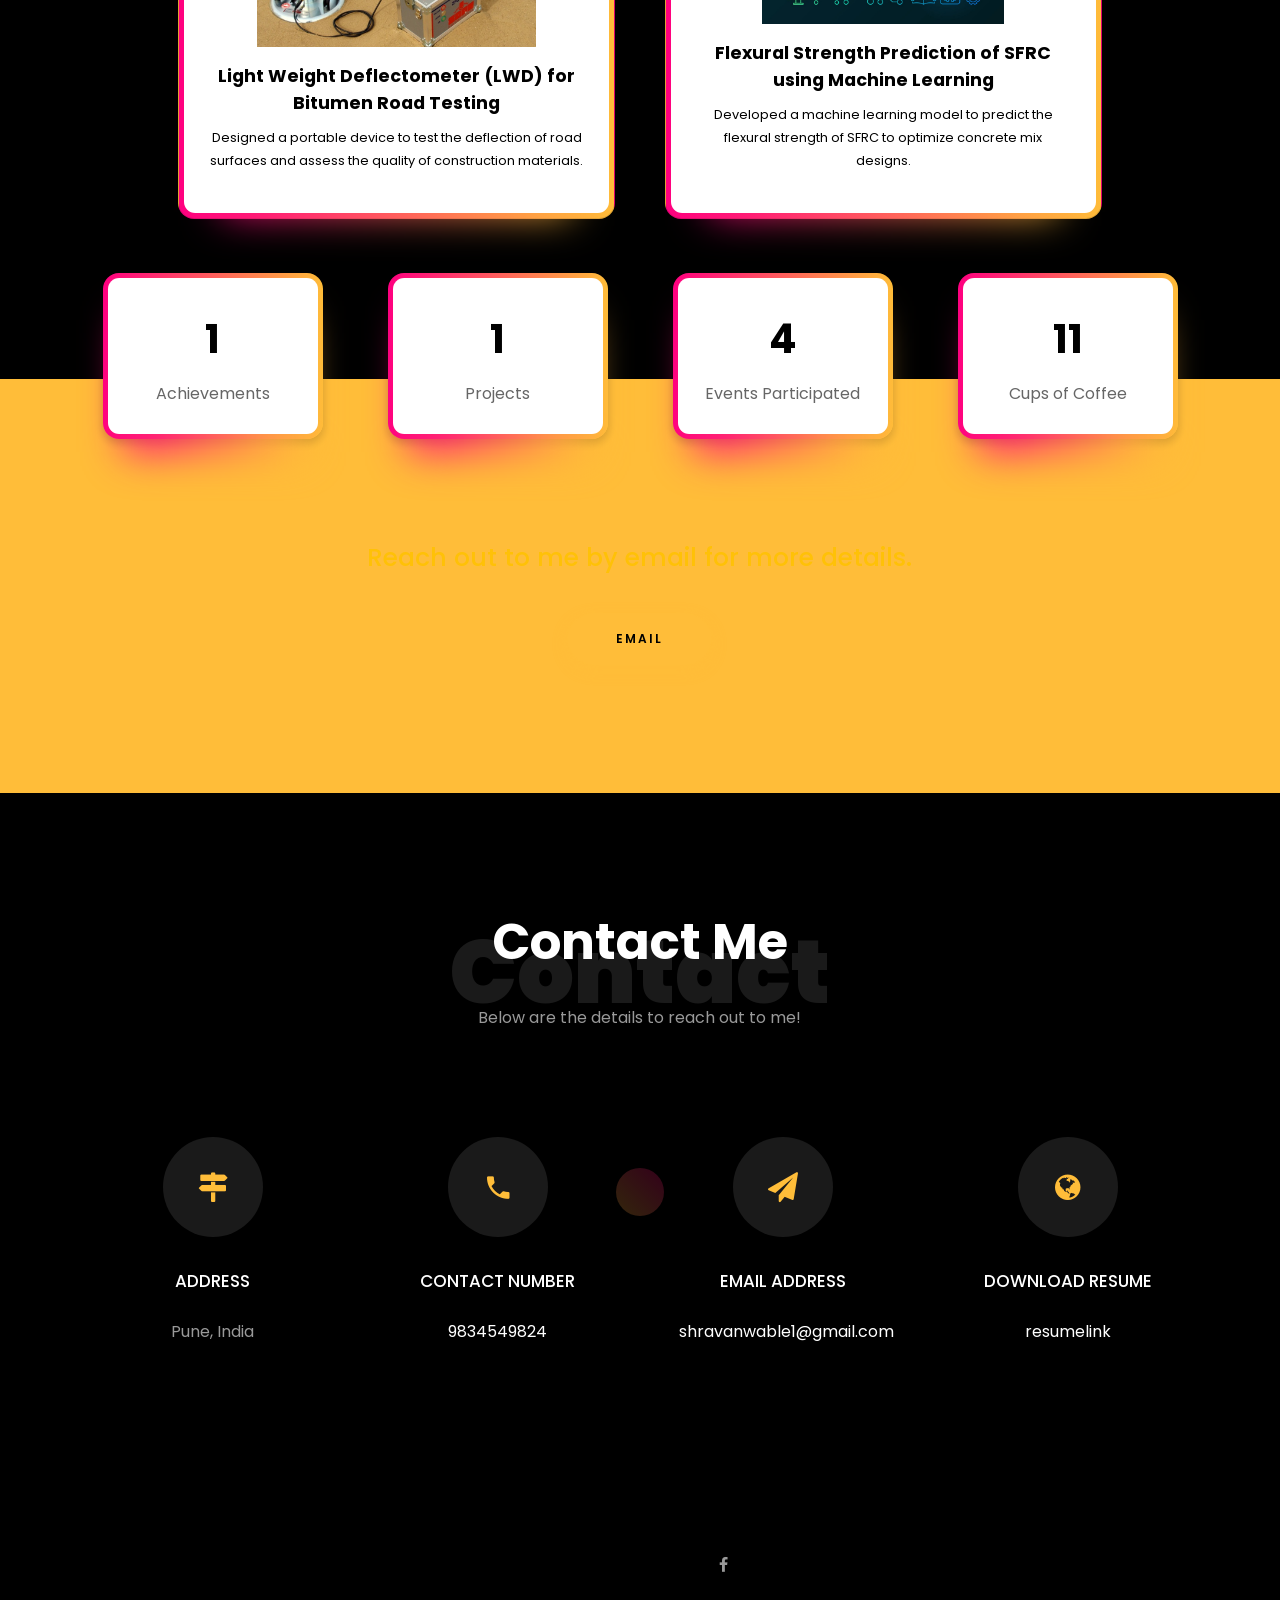
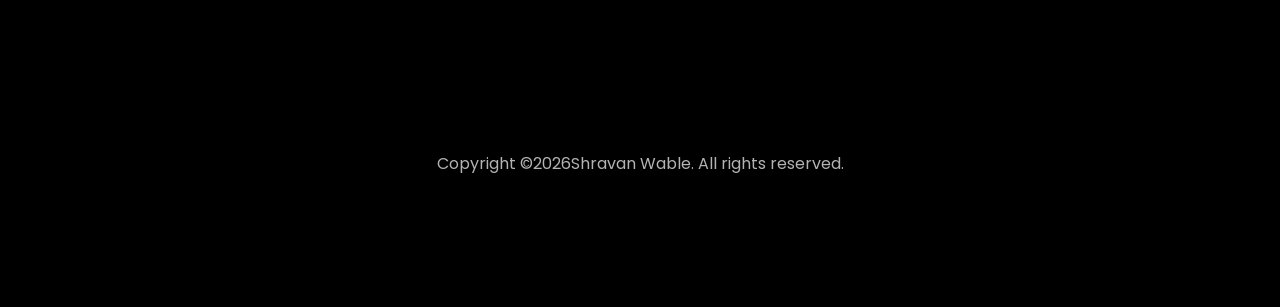
==== commit 9e688dd9: "1-08" ====
--- a/index.html
+++ b/index.html
@@ -25,6 +25,170 @@
 
 
 <style>
+/* Enhanced Button Styles */
+.btn-primary {
+  background: linear-gradient(45deg, #ffbd39, #ff0080);
+  border: none;
+  position: relative;
+  overflow: hidden;
+  transition: all 0.3s ease;
+  box-shadow: 0 5px 15px rgba(255, 189, 57, 0.3);
+  z-index: 1;
+}
+
+.btn-primary:before {
+  content: '';
+  position: absolute;
+  top: 0;
+  left: -100%;
+  width: 100%;
+  height: 100%;
+  background: linear-gradient(45deg, #ff0080, #ffbd39);
+  transition: all 0.5s ease;
+  z-index: -1;
+}
+
+.btn-primary:hover:before {
+  left: 0;
+}
+
+.btn-primary:hover {
+  transform: translateY(-3px);
+  box-shadow: 0 8px 20px rgba(255, 0, 128, 0.4);
+}
+
+.btn-primary:active {
+  transform: translateY(1px);
+}
+
+/* Verify Link Animation */
+.verify-link {
+  color: #ffbd39;
+  position: relative;
+  text-decoration: none;
+  transition: all 0.3s ease;
+}
+
+.verify-link:before {
+  content: '';
+  position: absolute;
+  bottom: -2px;
+  left: 0;
+  width: 0;
+  height: 2px;
+  background: linear-gradient(to right, #ffbd39, #ff0080);
+  transition: width 0.3s ease;
+}
+
+.verify-link:hover:before {
+  width: 100%;
+}
+
+.verify-link:hover {
+  color: #ff0080;
+  text-shadow: 0 0 8px rgba(255, 189, 57, 0.3);
+}
+
+/* Nav Link Hover Effect */
+.nav-link {
+  position: relative;
+  transition: all 0.3s ease;
+}
+
+.nav-link:before {
+  content: '';
+  position: absolute;
+  bottom: 0;
+  left: 50%;
+  width: 0;
+  height: 2px;
+  background: linear-gradient(to right, #ffbd39, #ff0080);
+  transition: all 0.3s ease;
+  transform: translateX(-50%);
+}
+
+.nav-link:hover:before {
+  width: 100%;
+}
+
+/* Social Media Icons Animation */
+.ftco-footer-social a {
+  position: relative;
+  overflow: hidden;
+  background: linear-gradient(45deg, #ffbd39, #ff0080);
+  -webkit-background-clip: text;
+  -webkit-text-fill-color: transparent;
+  transition: all 0.3s ease;
+}
+
+.ftco-footer-social a:hover {
+  transform: translateY(-3px);
+  text-shadow: 0 5px 15px rgba(255, 189, 57, 0.5);
+}
+
+.ftco-footer-social a:before {
+  content: '';
+  position: absolute;
+  top: -2px;
+  left: -2px;
+  right: -2px;
+  bottom: -2px;
+  background: linear-gradient(45deg, #ffbd39, #ff0080);
+  z-index: -1;
+  border-radius: 50%;
+  opacity: 0;
+  transition: all 0.3s ease;
+}
+
+.ftco-footer-social a:hover:before {
+  opacity: 0.2;
+  transform: scale(1.2);
+}
+
+.ftco-footer-social li a {
+  float: none;
+}
+
+/* Download CV Button Special Effect */
+.btn-cv {
+  position: relative;
+  background: linear-gradient(45deg, #ffbd39, #ff0080);
+  border: none;
+  padding: 15px 30px;
+  color: white;
+  border-radius: 50px;
+  font-weight: bold;
+  text-transform: uppercase;
+  letter-spacing: 1px;
+  overflow: hidden;
+  transition: all 0.3s ease;
+}
+
+.btn-cv:before {
+  content: '';
+  position: absolute;
+  top: 0;
+  left: 0;
+  width: 100%;
+  height: 100%;
+  background: linear-gradient(45deg, #ff0080, #ffbd39);
+  opacity: 0;
+  transition: all 0.3s ease;
+}
+
+.btn-cv:hover:before {
+  opacity: 1;
+}
+
+.btn-cv:hover {
+  transform: translateY(-3px);
+  box-shadow: 0 10px 20px rgba(255, 0, 128, 0.3);
+}
+
+.btn-cv span {
+  position: relative;
+  z-index: 1;
+}
 
 /*======================================
 //--//-->   ABOUT
@@ -56,6 +220,158 @@
   background-color: #ffbd39;
 }
 
+/* Education Card Styles */
+.resume-wrap {
+  --background: linear-gradient(to left, #ffbd39 0%, #ff0080 100%);
+  padding: 5px;
+  border-radius: 1rem;
+  overflow: visible;
+  position: relative;
+  z-index: 1;
+  margin-bottom: 20px;
+  background: var(--background);
+}
+
+.resume-wrap::after {
+  position: absolute;
+  content: "";
+  top: 30px;
+  left: 0;
+  right: 0;
+  z-index: -1;
+  height: 100%;
+  width: 100%;
+  transform: scale(0.8);
+  filter: blur(25px);
+  background: var(--background);
+  transition: opacity .5s;
+}
+
+.resume-wrap > div {
+  background: white;
+  color: #181818;
+  overflow: visible;
+  border-radius: .7rem;
+  padding: 30px;
+  height: 100%;
+  width: 100%;
+  transition: all 0.3s ease;
+}
+
+.resume-wrap:hover::after {
+  opacity: 0;
+}
+
+.resume-wrap:hover {
+  transform: translateY(-5px);
+}
+
+.resume-wrap h2 {
+  font-weight: bold;
+  letter-spacing: .1em;
+  color: #181818;
+}
+
+/* Card styles for all sections */
+.card {
+  --background: linear-gradient(to left, #ffbd39 0%, #ff0080 100%);
+  width: 300px;
+  padding: 5px;
+  border-radius: 1rem;
+  overflow: visible;
+  background: var(--background);
+  position: relative;
+  z-index: 1;
+  margin: 15px;
+  transition: transform 0.3s ease;
+  display: flex;
+}
+
+.card::after {
+  position: absolute;
+  content: "";
+  top: 30px;
+  left: 0;
+  right: 0;
+  z-index: -1;
+  height: 100%;
+  width: 100%;
+  transform: scale(0.8);
+  filter: blur(25px);
+  background: var(--background);
+  transition: opacity .5s;
+}
+
+.card-info {
+  --color: #181818;
+  background: white;
+  color: var(--color);
+  display: flex;
+  flex-direction: column;
+  align-items: center;
+  justify-content: center;
+  width: 100%;
+  height: 350px;
+  overflow: visible;
+  border-radius: .7rem;
+  padding: 25px;
+  text-align: center;
+  box-sizing: border-box;
+}
+
+.card .title {
+  color: #000000;
+  font-weight: bold;
+  min-height: 3em;
+  display: flex;
+  align-items: center;
+  justify-content: center;
+}
+.card .date, .membership-box .position, .activity-box .position {
+  color: #666;
+  margin: 10px 0;
+}
+
+.card .verify-link {
+  margin-top: 15px;
+  display: inline-block;
+}
+
+.card:hover, .membership-box:hover, .activity-box:hover {
+  transform: translateY(-5px);
+}
+
+.card::after, .membership-box::after, .activity-box::after {
+  position: absolute;
+  content: "";
+  top: 30px;
+  left: 0;
+  right: 0;
+  z-index: -1;
+  height: 100%;
+  width: 100%;
+  transform: scale(0.8);
+  filter: blur(25px);
+  background: var(--background);
+  transition: opacity .5s;
+}
+
+.card:hover::after, .membership-box:hover::after, .activity-box:hover::after {
+  opacity: 0;
+}
+
+.card:hover .card-info, .membership-box:hover, .activity-box:hover {
+  color: #181818;
+  transition: color 1s;
+}
+
+/* Shared image styles */
+.membership-box img, .activity-box img {
+  width: 60px;
+  height: 60px;
+  margin-bottom: 15px;
+  object-fit: contain;
+}
 
 /* Animation styles */
 #typing-animation {
@@ -109,6 +425,105 @@
   transform: scale(1.1);
 }
 
+/* Counter Box Styles */
+.block-18.resume-wrap {
+  --background: linear-gradient(to left, #ffbd39 0%, #ff0080 100%);
+  padding: 5px;
+  width: 220px;
+  margin: 10px;
+  border-radius: 1rem;
+  overflow: visible;
+  position: relative;
+  z-index: 1;
+  background: var(--background);
+  transition: transform 0.3s ease;
+}
+
+.block-18.resume-wrap::after {
+  position: absolute;
+  content: "";
+  top: 30px;
+  left: 0;
+  right: 0;
+  z-index: -1;
+  height: 100%;
+  width: 100%;
+  transform: scale(0.8);
+  filter: blur(25px);
+  background: var(--background);
+  transition: opacity .5s;
+}
+
+.block-18.resume-wrap > div {
+  background: white;
+  color: #181818;
+  border-radius: .7rem;
+  padding: 25px;
+  height: 100%;
+  width: 100%;
+  text-align: center;
+  display: flex;
+  flex-direction: column;
+  align-items: center;
+  justify-content: center;
+  transition: all 0.3s ease;
+}
+
+.block-18.resume-wrap:hover {
+  transform: translateY(-5px);
+}
+
+.block-18.resume-wrap:hover::after {
+  opacity: 0;
+}
+
+.block-18.resume-wrap .number {
+  font-size: 40px;
+  font-weight: bold;
+  display: block;
+  margin-bottom: 5px;
+  color: #000;
+}
+
+.block-18.resume-wrap span:not(.number) {
+  font-size: 16px;
+  color: #666;
+  display: block;
+}
+
+/* Profile Image Shining Border Effect */
+.about-img img {
+  position: relative;
+  border-radius: 50%;
+  z-index: 1;
+}
+
+.about-img {
+  position: relative;
+  display: inline-block;
+}
+
+.about-img::before {
+  content: '';
+  position: absolute;
+  width: calc(100% + 10px);
+  height: calc(100% + 10px);
+  top: -5px;
+  left: -5px;
+  background: #ffbd39;
+  z-index: 0;
+  border-radius: 50%;
+  animation: shine 2s linear infinite;
+}
+
+@keyframes shine {
+  0% {
+    transform: rotate(0deg);
+  }
+  100% {
+    transform: rotate(360deg);
+  }
+}
 
 </style>
 
@@ -312,56 +727,67 @@
 			<div class="row">
 				<div class="col-md-6">
 					<div class="resume-wrap ftco-animate experience-equal">
-						<span class="date">July 2025 - October 2025</span>
-						<h2>Research Intern</h2>
-						<span class="position">Progenius Pavement Solutions</span>
-						<ul>
-							<li>Led the development of a low-cost Light Weight Deflectometer (LWD) as part of an industry-funded research project focused on flexible pavement evaluation.</li>
-							<li>Evaluated commercial LWD applications for assessing compaction quality of asphalt layers and granular bases.</li>
-							<li>Prototyped essential components, including drop weight and loading plate, to achieve desired response for flexible pavements.</li>
-							<li>Configured sensors and microcontrollers to record surface deflection during tests, implementing code for data processing.</li>
-						</ul>
+						<div>
+							<span class="date">July 2025 - October 2025</span>
+							<h2>Research Intern</h2>
+							<span class="position">Progenius Pavement Solutions</span>
+							<ul>
+								<li>Led the development of a low-cost Light Weight Deflectometer (LWD) as part of an industry-funded research project focused on flexible pavement evaluation.</li>
+								<li>Evaluated commercial LWD applications for assessing compaction quality of asphalt layers and granular bases.</li>
+								<li>Prototyped essential components, including drop weight and loading plate, to achieve desired response for flexible pavements.</li>
+								<li>Configured sensors and microcontrollers to record surface deflection during tests, implementing code for data processing.</li>
+							</ul>
+						</div>
 					</div>
 				</div>
 				<div class="col-md-6">
 					<div class="resume-wrap ftco-animate experience-equal">
-						<span class="date">May 2025-June 2025</span>
-						<h2>Site Intern</h2>
-						<span class="position">Badhekar Group</span>
-						<ul>
-							<li>Reading structural drawings and verifying their on-site execution, particularly reinforcement detailing and layout accuracy.</li>
-							<li>Preparing Bar Bending Schedules (BBS) and estimating material quantities — including tiles and concrete — for various structural and finishing works.</li>
-							<li>Gaining hands-on experience in reinforcement placement, formwork, concreting, and quality checking procedures.</li>
-							<li>Understanding the fundamentals of site layout, material management, safety practices, and coordination between engineers and contractors.</li>
-						</ul>
+						<div>
+							<span class="date">May 2025-June 2025</span>
+							<h2>Site Intern</h2>
+							<span class="position">Badhekar Group</span>
+							<ul>
+								<li>Reading structural drawings and verifying their on-site execution, particularly reinforcement detailing and layout accuracy.</li>
+								<li>Preparing Bar Bending Schedules (BBS) and estimating material quantities — including tiles and concrete — for various structural and finishing works.</li>
+								<li>Gaining hands-on experience in reinforcement placement, formwork, concreting, and quality checking procedures.</li>
+								<li>Understanding the fundamentals of site layout, material management, safety practices, and coordination between engineers and contractors.</li>
+							</ul>
+						</div>
 					</div>
 				</div>
 			</div>
 			<div class="row">
 				<div class="col-md-6">
 					<div class="resume-wrap ftco-animate experience-equal">
-						<span class="date">August 2024-January 2025</span>
-						<h2>Industrial Trainee</h2>
-						<span class="position">Credai Pune Metro</span>
-						<ul>
-							<li>Gained hands-on experience in high-rise construction and wastewater treatment.</li>
-							<li>Assisted with setting up site operations and coordinating with various teams.</li>
-							<li>Contributed to understanding construction practices and applied industry standards in real projects.</li>
-							<li>Participated in site inspections and ensured compliance with safety standards.</li>
-						</ul>
+						<div>
+							<span class="date">August 2024-January 2025</span>
+							<h2>Industrial Trainee</h2>
+							<span class="position">Credai Pune Metro</span>
+							<ul>
+								<li>Gained hands-on experience in high-rise construction and wastewater treatment.</li>
+								<li>Assisted with setting up site operations and coordinating with various teams.</li>
+								<li>Contributed to understanding construction practices and applied industry standards in real projects.</li>
+								<li>Participated in site inspections and ensured compliance with safety standards.</li>
+							</ul>
+						</div>
 					</div>
 				</div>
 				<div class="col-md-6">
 					<div class="resume-wrap ftco-animate experience-equal">
-						<span class="date">May 2024-June 2024</span> 
-						<h2>Site Intern</h2>
-						<span class="position">GN Construction</span>
-						<ul>
-							<li>Worked on-site to learn the practical application of civil engineering principles.</li>
-							<li>Assisted in supervising construction progress and ensuring quality control.</li>
-							<li>Participated in project meetings, reporting on site progress and challenges.</li>
-							<li>Helped manage construction documentation and material tracking.</li>
-						</ul>
+						<div>
+							<span class="date">May 2024-June 2024</span> 
+							<h2>Site Intern</h2>
+							<span class="position">GN Construction</span>
+							<ul>
+								<li>Worked on-site to learn the practical application of civil engineering principles.</li>
+								<li>Assisted in supervising construction progress and ensuring quality control.</li>
+								<li>Participated in project meetings, reporting on site progress and challenges.</li>
+								<li>Helped manage construction documentation and material tracking.</li>
+								<br>
+								<br>
+								<br>
+							</ul>
+						</div>
 					</div>
 				</div>
 			</div>
@@ -376,38 +802,51 @@
 			</div>
 			<br>
 			<div class="row justify-content-center"> 
-				<div class="col-md-12"> <div class="certifications-container">
-						<div class="certification-box ftco-animate">
-							<img src="images/certification_1.png" alt="Course Logo 1" class="certification-logo">
-							<h2>AutoCAD Essential Training</h2>
-							<span class="date">Completed: September 2024</span>
-							<p><a href="https://www.linkedin.com/learning/certificates/c151e4fcbfcc727d2190f5012bdbaa1fdb6296434c9f1afd127ef5a0eb56492a?u=126888530" class="verify-link" target="_blank">Verify</a></p>
+				<div class="col-md-12">
+					<div class="certifications-container d-flex flex-wrap justify-content-center">
+						<div class="card ftco-animate">
+							<div class="card-info">
+								<img src="images/certification_1.png" alt="Course Logo 1" class="certification-logo mb-3">
+								<h2 class="title">AutoCAD Essential Training</h2>
+								<span class="date">Completed: September 2024</span>
+								<a href="https://www.linkedin.com/learning/certificates/c151e4fcbfcc727d2190f5012bdbaa1fdb6296434c9f1afd127ef5a0eb56492a?u=126888530" class="verify-link" target="_blank">Verify</a>
+							</div>
 						</div>
 						
-						<div class="certification-box ftco-animate">
-							<img src="images/certification_2.png" alt="Course Logo 2" class="certification-logo">
-							<h2>Project Management Foundations</h2>
-							<span class="date">Completed: December 2024</span>
-							<p><a href="https://www.linkedin.com/learning/certificates/9f7424cbbfe6e3a9257fb3f82cd3cf0b4e91a21eb3f3ccaa09b2c4e9fbd3aef2?trk=share_certificate" class="verify-link" target="_blank">Verify</a></p>
+						<div class="card ftco-animate">
+							<div class="card-info">
+								<img src="images/certification_2.png" alt="Course Logo 2" class="certification-logo mb-3">
+								<h2 class="title">Project Management Foundations</h2>
+								<span class="date">Completed: December 2024</span>
+								<a href="https://www.linkedin.com/learning/certificates/9f7424cbbfe6e3a9257fb3f82cd3cf0b4e91a21eb3f3ccaa09b2c4e9fbd3aef2?trk=share_certificate" class="verify-link" target="_blank">Verify</a>
+							</div>
 						</div>
 						
-						<div class="certification-box ftco-animate">
-							<img src="images/certification_1.png" alt="Course Logo 3" class="certification-logo">
-							<h2>Revit 2025 Essential Training for Structure (Imperial and Metric)</h2>
-							<span class="date">Completed: December 2024</span>
-							<p><a href="https://www.linkedin.com/learning/certificates/9f7424cbbfe6e3a92557fb3f82cd3cf0b4e91a21eb3f3ccaa09b2c4e9fbd3aef2?trk=share_certificate" class="verify-link" target="_blank">Verify</a></p>
-						</div>
-						<div class="certification-box ftco-animate">
-							<img src="images/certification_3.png" alt="PMI Logo" class="certification-logo">
-							<h2>Microsoft Project 2019 Essential Training</h2>
-							<span class="date">Jun 2025 - Jul 2025</span>
-							<p><a href="https://www.linkedin.com/learning/certificates/9f7424cbbfe6e3a92557fb3f82cd3cf0b4e91a21eb3f3ccaa09b2c4e9fbd3aef2?trk=share_certificate" class="verify-link" target="_blank">Verify</a></p>
-						</div>
-						<div class="certification-box ftco-animate">
-							<img src="images/certification_2.png" alt="PMI Logo" class="certification-logo">
-							<h2>Construction Management: Planning and Scheduling</h2>
-							<span class="date">Jun 2025 - Jul 2025</span>
-							<p><a href="https://www.linkedin.com/learning/certificates/80c8c1180d9d3b8660635f481b09a31fe3afdcb7be144f3a7ac89839969ab493?trk=share_certificate" class="verify-link" target="_blank">Verify</a></p>
+						<div class="card ftco-animate">
+							<div class="card-info">
+								<img src="images/certification_1.png" alt="Course Logo 3" class="certification-logo mb-3">
+								<h2 class="title">Revit 2025 Essential Training</h2>
+								<span class="date">Completed: December 2024</span>
+								<a href="https://www.linkedin.com/learning/certificates/9f7424cbbfe6e3a92557fb3f82cd3cf0b4e91a21eb3f3ccaa09b2c4e9fbd3aef2?trk=share_certificate" class="verify-link" target="_blank">Verify</a>
+							</div>
+						</div>
+						
+						<div class="card ftco-animate">
+							<div class="card-info">
+								<img src="images/certification_3.png" alt="PMI Logo" class="certification-logo mb-3">
+								<h2 class="title">Microsoft Project 2019 Essential Training</h2>
+								<span class="date">Jun 2025 - Jul 2025</span>
+								<a href="https://www.linkedin.com/learning/certificates/9f7424cbbfe6e3a92557fb3f82cd3cf0b4e91a21eb3f3ccaa09b2c4e9fbd3aef2?trk=share_certificate" class="verify-link" target="_blank">Verify</a>
+							</div>
+						</div>
+						
+						<div class="card ftco-animate">
+							<div class="card-info">
+								<img src="images/certification_2.png" alt="PMI Logo" class="certification-logo mb-3">
+								<h2 class="title">Construction Management: Planning & Scheduling</h2>
+								<span class="date">Jun 2025 - Jul 2025</span>
+								<a href="https://www.linkedin.com/learning/certificates/80c8c1180d9d3b8660635f481b09a31fe3afdcb7be144f3a7ac89839969ab493?trk=share_certificate" class="verify-link" target="_blank">Verify</a>
+							</div>
 						</div>
 					</div>
 				</div>
@@ -424,18 +863,22 @@
 			<div class="row">
 				<div class="col-md-6">
 					<div class="resume-wrap ftco-animate">
-						<span class="date">2022-2026</span>
-						<h2>B.Tech Civil Engineering</h2>
-						<span class="position">Vishwakarma Institute of Information Technology</span>
-						<p class="mt-4">CGPA: 8.09</p>
+						<div>
+							<span class="date">2022-2026</span>
+							<h2>B.Tech Civil Engineering</h2>
+							<span class="position">Vishwakarma Institute of Information Technology</span>
+							<p class="mt-4">CGPA: 8.09</p>
+						</div>
 					</div>
 				</div>
 				<div class="col-md-6">
 					<div class="resume-wrap ftco-animate">
-						<span class="date">2020-2022</span>
-						<h2>Higher School</h2>
-						<span class="position">Crescent High School & Junior College</span>
-						<p class="mt-4">Percentage: 82.17%</p>
+						<div>
+							<span class="date">2020-2022</span>
+							<h2>Higher School</h2>
+							<span class="position">Crescent High School & Junior College</span>
+							<p class="mt-4">Percentage: 82.17%</p>
+						</div>
 					</div>
 				</div>
 			</div>
@@ -443,10 +886,12 @@
 			<div class="row justify-content-center"> 
 				<div class="col-md-6">
 					<div class="resume-wrap ftco-animate">
-						<span class="date">2010-2020</span>
-						<h2>Primary and Secondary School</h2>
-						<span class="position">Crescent High School & Junior College</span>
-						<p class="mt-4">Percentage: 89.80%</p>
+						<div>
+							<span class="date">2010-2020</span>
+							<h2>Primary and Secondary School</h2>
+							<span class="position">Crescent High School & Junior College</span>
+							<p class="mt-4">Percentage: 89.80%</p>
+						</div>
 					</div>
 				</div>
 			</div>
@@ -458,32 +903,38 @@
     </section>
 	<br>
 
-    <!-- Memberships Section -->
-    <section>
-      <div class="row">
-        <h1 class="big-4">Memberships</h1>
-        <div class="underline"></div>
-      </div>
-      <br>
-      <div class="membership-container">
-        <div class="membership-box ftco-animate text-center">
-          <img src="images/asce_logo.svg" alt="ASCE Logo">
-          <h2>American Society of Civil Engineers (ASCE)</h2>
-          <span class="position">Student Member</span>
+      <!-- Memberships Section -->
+      <section>
+        <div class="row">
+          <h1 class="big-4">Memberships</h1>
+          <div class="underline"></div>
         </div>
-        <div class="membership-box ftco-animate text-center">
-          <img src="images/ici_logo.jpg" alt="ICI Logo">
-          <h2>Indian Concrete Institute (ICI)</h2>
-          <span class="position">Student Member</span>
+        <br>
+        <div class="activities-container d-flex flex-wrap justify-content-center">
+          <div class="card ftco-animate">
+            <div class="card-info">
+              <img src="images/asce_logo.svg" alt="ASCE Logo" class="activity-logo mb-3">
+              <h2 class="title">American Society of Civil Engineers (ASCE)</h2>
+              <span class="position">Student Member</span>
+            </div>
+          </div>
+          <div class="card ftco-animate">
+            <div class="card-info">
+              <img src="images/ici_logo.jpg" alt="ICI Logo" class="activity-logo mb-3">
+              <h2 class="title">Indian Concrete Institute (ICI)</h2>
+              <span class="position">Student Member</span>
+            </div>
+          </div>
+          <div class="card ftco-animate">
+            <div class="card-info">
+              <img src="images/syc_logo.png" alt="SYC Logo" class="activity-logo mb-3">
+              <h2 class="title">The Social Youth Club, Pune</h2>
+              <span class="position">Member</span>
+            </div>
+          </div>
         </div>
-        <div class="membership-box ftco-animate text-center">
-          <img src="images/syc_logo.png" alt="SYC Logo">
-          <h2>The Social Youth Club, Pune</h2>
-          <span class="position">Member</span>
-        </div>
-      </div>
-      <br>
-    </section>
+        <br>
+      </section>
 
 	<section>
 			<div class="row">
@@ -491,27 +942,34 @@
 				<div class="underline"></div>
 			</div>
 			<br>
-			<div class="activities-container">
-				<div class="activity-box ftco-animate text-center">
-					<img src="images/iccms_logo.png" alt="ICCMS Logo" class="activity-logo">
-					<h2> ICCMS 2025</h2>
-					<h2>IIT Tirupati</h2>
-					<span class="position">Research Presenter</span>
-				</div>
-				<div class="activity-box ftco-animate text-center">
-					<img src="images/constro_logo.svg" alt="CONSTRO Logo" class="activity-logo">
-					<h2>Constro International Exhibition 2025</h2>
-					<span class="position">Exhibitor</span>
-				</div>
-				<div class="activity-box ftco-animate text-center">
-					<img src="images/cesa_logo.png" alt="CESA Logo" class="activity-logo">
-					<h2>Civil Engineering Student Association (CESA)</h2>
-					<span class="position">Cell Representative</span>
-				</div>
-				<div class="activity-box ftco-animate text-center">
-					<img src="images/cec_logo.png" alt="CEC Logo" class="activity-logo">
-					<h2>Competitive Examination Cell (CEC)</h2>
-					<span class="position">Department Head</span>
+			<div class="activities-container d-flex flex-wrap justify-content-center">
+				<div class="card ftco-animate">
+					<div class="card-info">
+						<img src="images/iccms_logo.png" alt="ICCMS Logo" class="activity-logo mb-3">
+						<h2 class="title">ICCMS 2025 - IIT Tirupati</h2>
+						<span class="position">Research Presenter</span>
+					</div>
+				</div>
+				<div class="card ftco-animate">
+					<div class="card-info">
+						<img src="images/constro_logo.svg" alt="CONSTRO Logo" class="activity-logo mb-3">
+						<h2 class="title">Constro International Exhibition 2025</h2>
+						<span class="position">Exhibitor</span>
+					</div>
+				</div>
+				<div class="card ftco-animate">
+					<div class="card-info">
+						<img src="images/cesa_logo.png" alt="CESA Logo" class="activity-logo mb-3">
+						<h2 class="title">Civil Engineering Student Association</h2>
+						<span class="position">Cell Representative</span>
+					</div>
+				</div>
+				<div class="card ftco-animate">
+					<div class="card-info">
+						<img src="images/cec_logo.png" alt="CEC Logo" class="activity-logo mb-3">
+						<h2 class="title">Competitive Examination Cell (CEC)</h2>
+						<span class="position">Department Head</span>
+					</div>
 				</div>
 			</div>
 			<br>
@@ -522,23 +980,21 @@
 			<div class="underline"></div>
 		</div>
 		<br>
-		<div class="row d-flex align-items-stretch"> <div class="col-md-4 d-flex ftco-animate">
-				<div class="blog-entry"> <a class="block-20 zoom-effect" style="background-image: url('images/lwd_project.png');">
+		<div class="activities-container d-flex flex-wrap justify-content-center row d-flex align-items-stretch">
+			<div class="card ftco-animate col-md-4 d-flex">
+				<div class="card-info">
+					<a class="block-20 zoom-effect" style="background-image: url('images/LWD.jpg'); height: 260px; background-size: contain; background-repeat: no-repeat; background-position: center;">
 					</a>
-					<div class="text mt-3 float-right d-block">
-						<h3 class="heading"><a>Light Weight Deflectometer (LWD) for Bitumen Road Testing</a></h3>
-						<p>Designed a portable device to test the deflection of road surfaces and assess the quality of construction materials.</p>
-					</div>
-				</div>
-			</div>
-
-			<div class="col-md-4 d-flex ftco-animate">
-				<div class="blog-entry"> <a class="block-20 zoom-effect" style="background-image: url('images/ML_project.jpg');">
+					<h3 class="heading mt-3" style="font-size: 1.1rem; color: black;"><a>Light Weight Deflectometer (LWD) for Bitumen Road Testing</a></h3>
+					<p style="font-size: 0.8rem; color: black;">Designed a portable device to test the deflection of road surfaces and assess the quality of construction materials.</p>
+				</div>
+			</div>
+			<div class="card ftco-animate col-md-4 d-flex">
+				<div class="card-info">
+					<a class="block-20 zoom-effect" style="background-image: url('images/ML_project.jpg'); height: 260px; background-size: contain; background-repeat: no-repeat; background-position: center;">
 					</a>
-					<div class="text mt-3 float-right d-block">
-						<h3 class="heading"><a>Flexural Strength Prediction of SFRC using Machine Learning</a></h3>
-						<p>Developed a machine learning model to predict the flexural strength of SFRC based on various material properties, optimizing concrete mix designs.</p>
-					</div>
+					<h3 class="heading mt-3" style="font-size: 1.1rem; color: black;"><a>Flexural Strength Prediction of SFRC using Machine Learning</a></h3>
+					<p style="font-size: 0.8rem; color: black;">Developed a machine learning model to predict the flexural strength of SFRC to optimize concrete mix designs.</p>
 				</div>
 			</div>
 		</div>
@@ -551,32 +1007,32 @@
 			<div class="container">
 			  <div class="row d-md-flex align-items-center">
 				<div class="col-md d-flex justify-content-center counter-wrap ftco-animate">
-				  <div class="block-18">
-					<div class="text">
+				  <div class="block-18 resume-wrap">
+					<div>
 					  <strong class="number" data-number="5">0</strong>
 					  <span>Achievements</span>
 					</div>
 				  </div>
 				</div>
 				<div class="col-md d-flex justify-content-center counter-wrap ftco-animate">
-				  <div class="block-18">
-					<div class="text">
+				  <div class="block-18 resume-wrap">
+					<div>
 					  <strong class="number" data-number="3">0</strong>
 					  <span>Projects</span>
 					</div>
 				  </div>
 				</div>
 				<div class="col-md d-flex justify-content-center counter-wrap ftco-animate">
-				  <div class="block-18">
-					<div class="text">
+				  <div class="block-18 resume-wrap">
+					<div>
 					  <strong class="number" data-number="12">0</strong>
 					  <span>Events Participated</span>
 					</div>
 				  </div>
 				</div>
 				<div class="col-md d-flex justify-content-center counter-wrap ftco-animate">
-				  <div class="block-18">
-					<div class="text">
+				  <div class="block-18 resume-wrap">
+					<div>
 					  <strong class="number" data-number="30">0</strong>
 					  <span>Cups of Coffee</span>
 					</div>
@@ -591,7 +1047,7 @@
 				  <div class="col-md-7 ftco-animate text-center">
 					<!--<h2>Check out my engineering projects. Reach out to me by email for more details.<span> Github</span></h2>-->
 					<div class="heading">
-					  <h4>Check out my engineering projects. Reach out to me by email for more details.</h4>
+					  <h4>Reach out to me by email for more details.</h4>
 					  <br>
 					  <p><a href="mailto:shravanwable1@gmail.com" class="btn btn-primary py-3 px-5">Email</a></p>
 					</div>
@@ -652,30 +1108,37 @@
 	          </div>
           </div>
 		  
-		  <div class="container">
+		<div class="container"></div>
 			<br>
 			<br>
-			<div class="row justify-content-center">
-				<div class="col-md-7 ftco-animate text-center">
-					<h2>Have a<span> Question?  </span> </div>
-			</div>
+			<div class="container">
 				<br>
-					<ul class="ftco-footer-social list-unstyled d-flex justify-content-center align-items-center mb-0">
-					  <li class="ftco-animate normal-txt">Find me on  </li>
-					  <!-- <li class="ftco-animate"><a href="https://www.youtube.com/@RishabhMishraOfficial"><span class="icon-youtube"></span></a></li> -->
-					  <li class="ftco-animate"><a href="https://www.linkedin.com/in/shravanwable?utm_source=share&utm_campaign=share_via&utm_content=profile&utm_medium=ios_app"><span class="icon-linkedin"></span></a></li>  
-					  <!-- <li class="ftco-animate"><a href="https://twitter.com/rishabhnmishra"><span class="icon-twitter"></span></a></li> -->
-					  <li class="ftco-animate"><a href="https://www.facebook.com/shravan.wable.526"><span class="icon-facebook"></span></a></li>
-				      <!-- <li class="ftco-animate"><a href="https://www.instagram.com/rishabhnmishra/"><span class="icon-instagram"></span></a></li> -->
-					</ul>
 				<br>
-		   </div>
-   </div>
+				<div class="row justify-content-center">
+					<div class="col-md-7 ftco-animate text-center">
+						<h2>Have a<span> Question?  </span> </h2>
+					</div>
+				</div>
+			</div>
+			<br>
+			<ul class="ftco-footer-social list-unstyled d-flex justify-content-center align-items-center mb-0" style="background: none;">
+				<li class="ftco-animate normal-txt" style="background: none;">Find me on  </li>
+				<li class="ftco-animate" style="background: none; position: relative;">
+					<span style="position: absolute; top: 50%; left: 50%; width: 48px; height: 48px; background: linear-gradient(45deg, #ffbd39, #ff0080); border-radius: 50%; transform: translate(-50%, -50%); z-index: 0; opacity: 0.2;"></span>
+					<a href="https://www.linkedin.com/in/shravanwable?utm_source=share&utm_campaign=share_via&utm_content=profile&utm_medium=ios_app" style="background: none; -webkit-background-clip: initial; -webkit-text-fill-color: initial; color: #ffbd39; position: relative; z-index: 1;">
+						<span class="icon-linkedin"></span>
+					</a>
+				</li>  
+				<li class="ftco-animate" style="background: none; position: relative;"></li>
+					<span style="position: absolute; top: 50%; left: 50%; width: 48px; height: 48px; background: linear-gradient(45deg, #ffbd39, #ff0080); border-radius: 50%; transform: translate(-50%, -50%); z-index: 0; opacity: 0.2;"></span>
+					<a href="https://www.facebook.com/shravan.wable.526" style="background: none; -webkit-background-clip: initial; -webkit-text-fill-color: initial; color: #ffbd39; position: relative; z-index: 1;"></a>
+						<span class="icon-facebook"></span>
+					</a>
+				</li>
+			</ul>
+			<br>
+		</div>
  </section>
-
-
- 
-	
     <footer class="ftco-footer ftco-section">
 		<div class="container">
 		  <div class="row">
